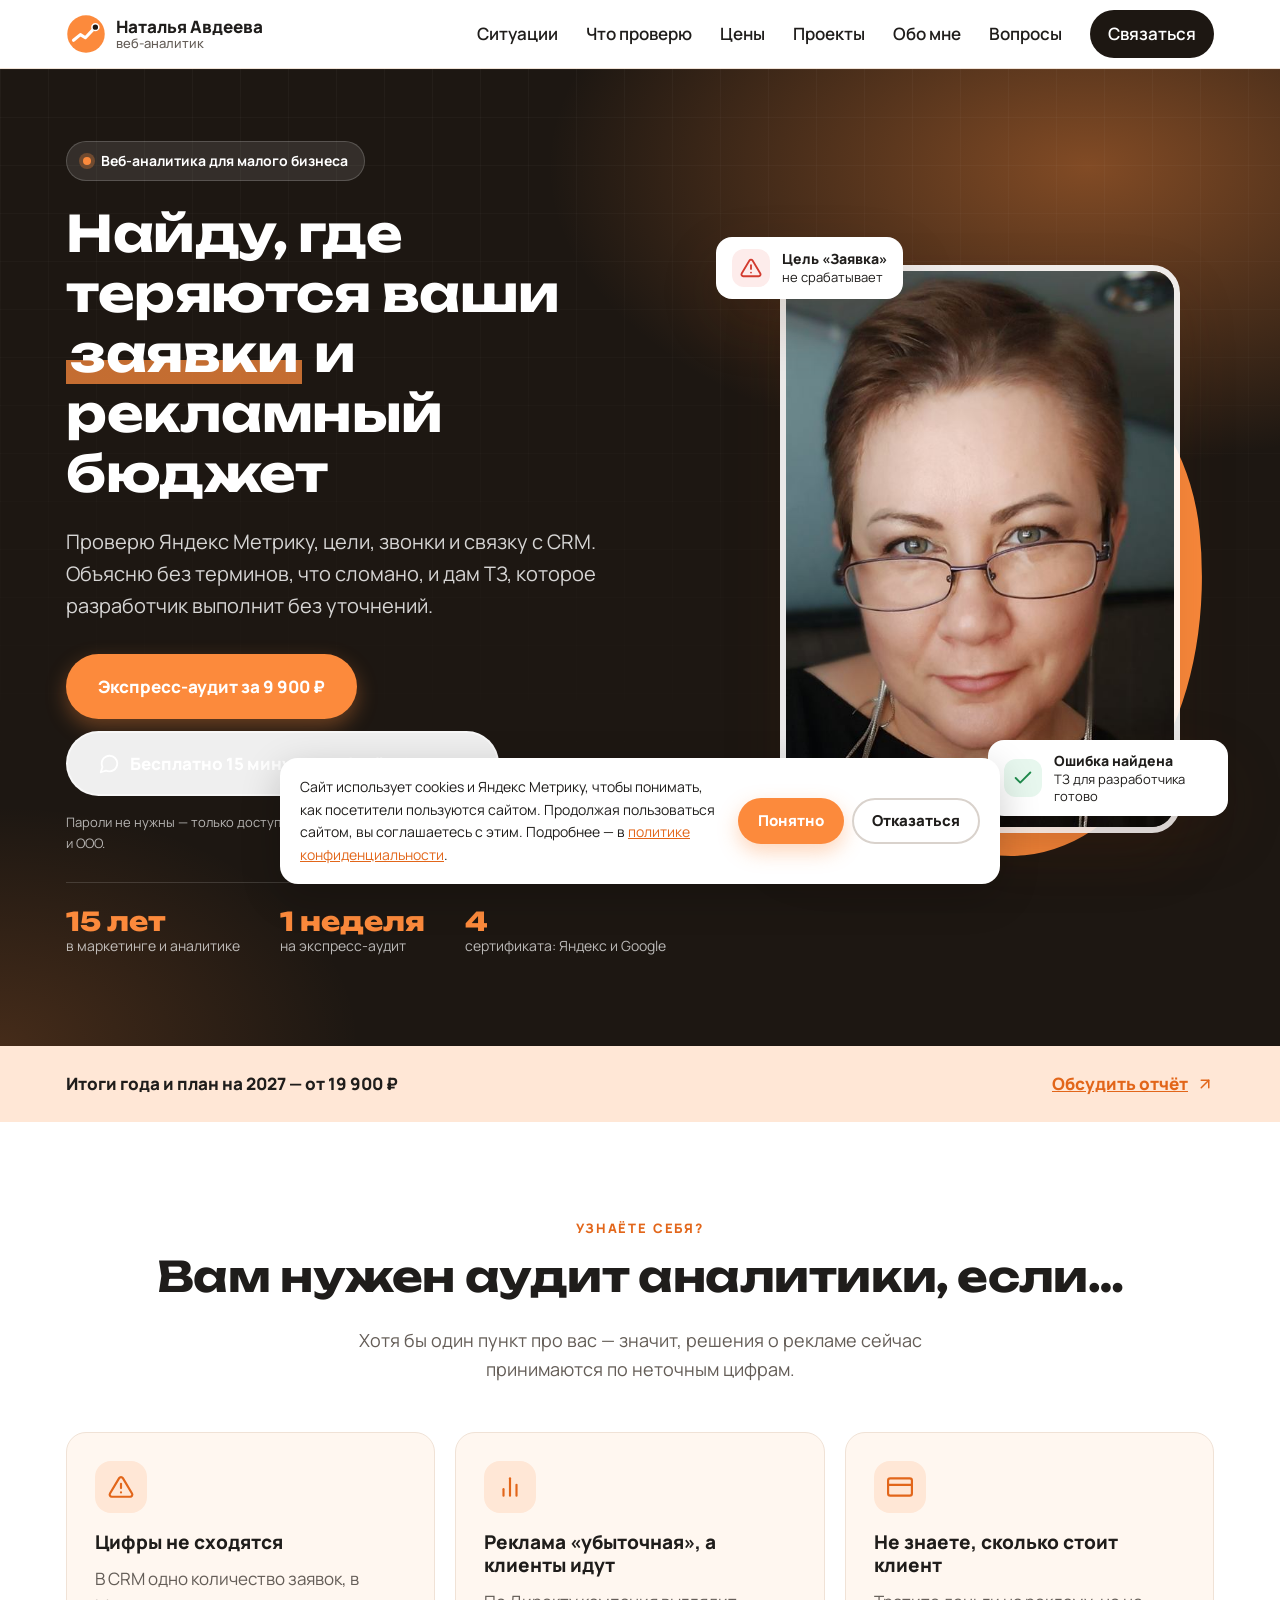
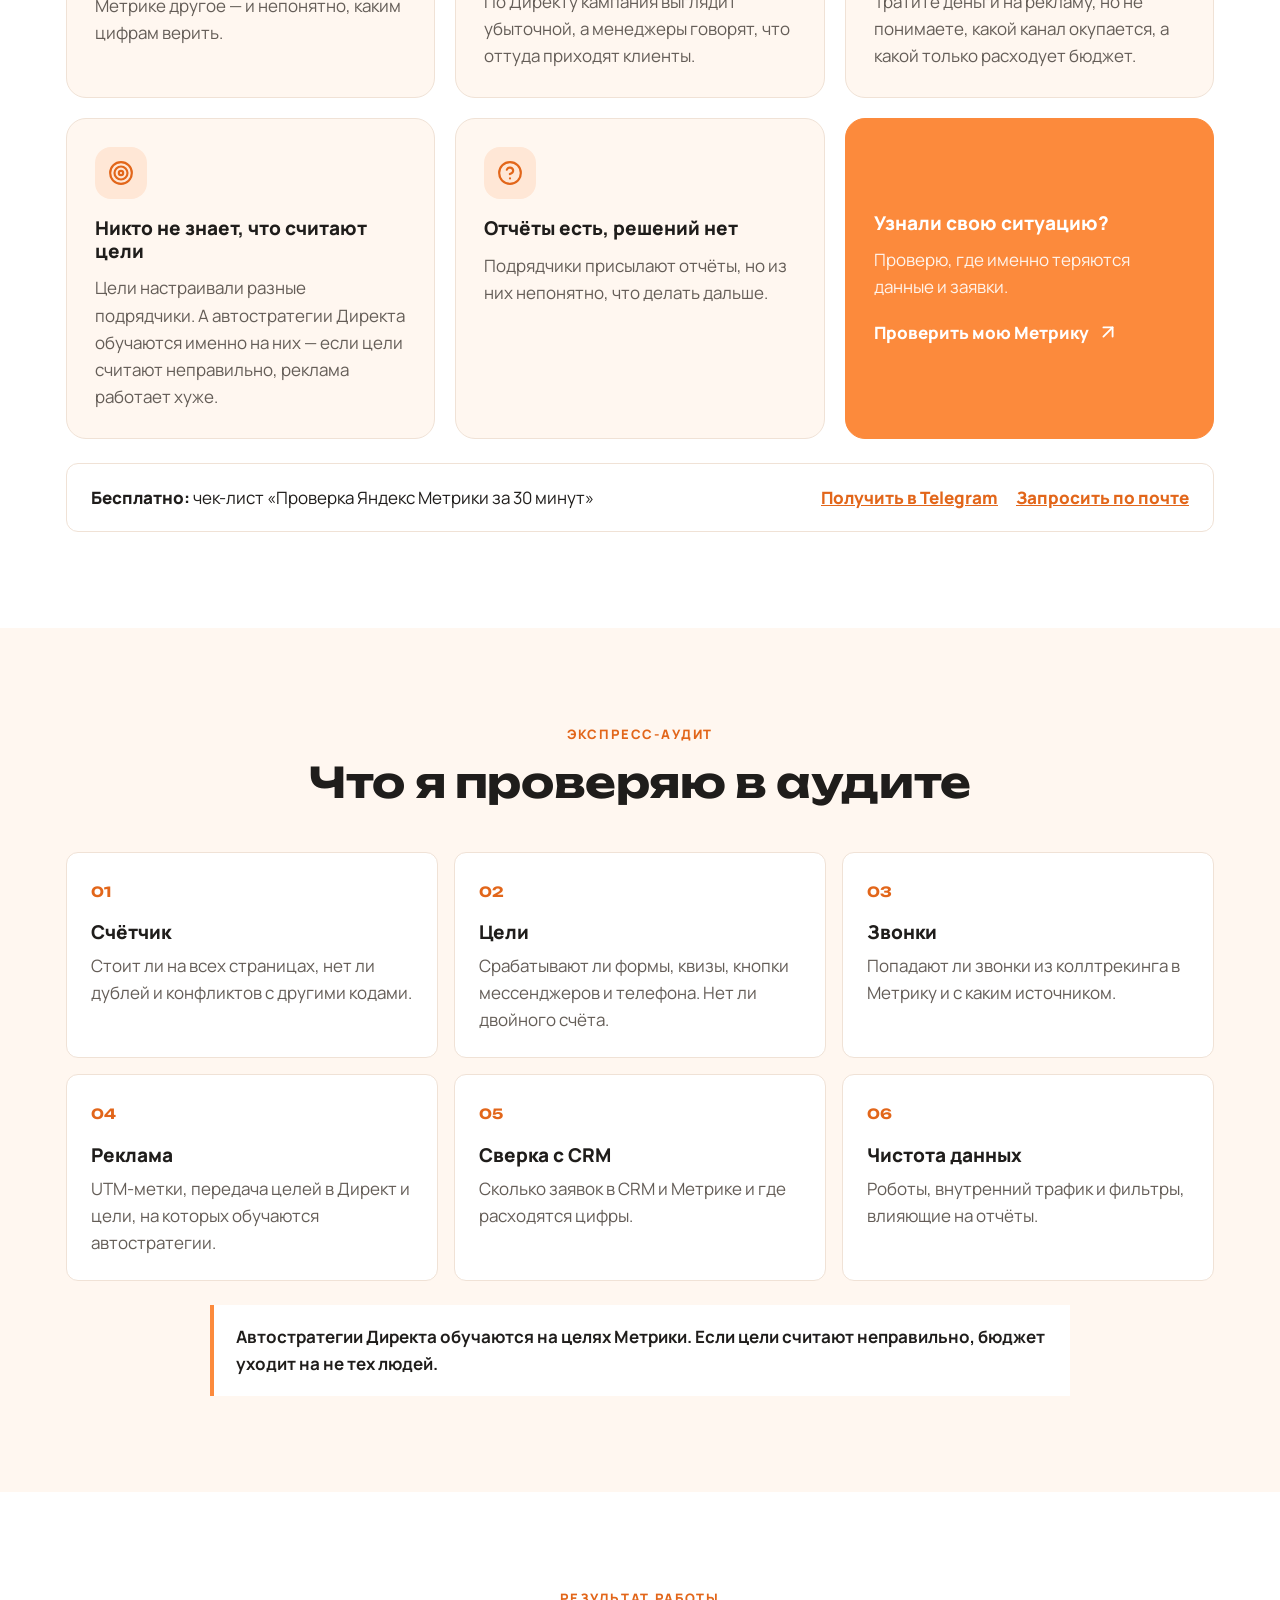
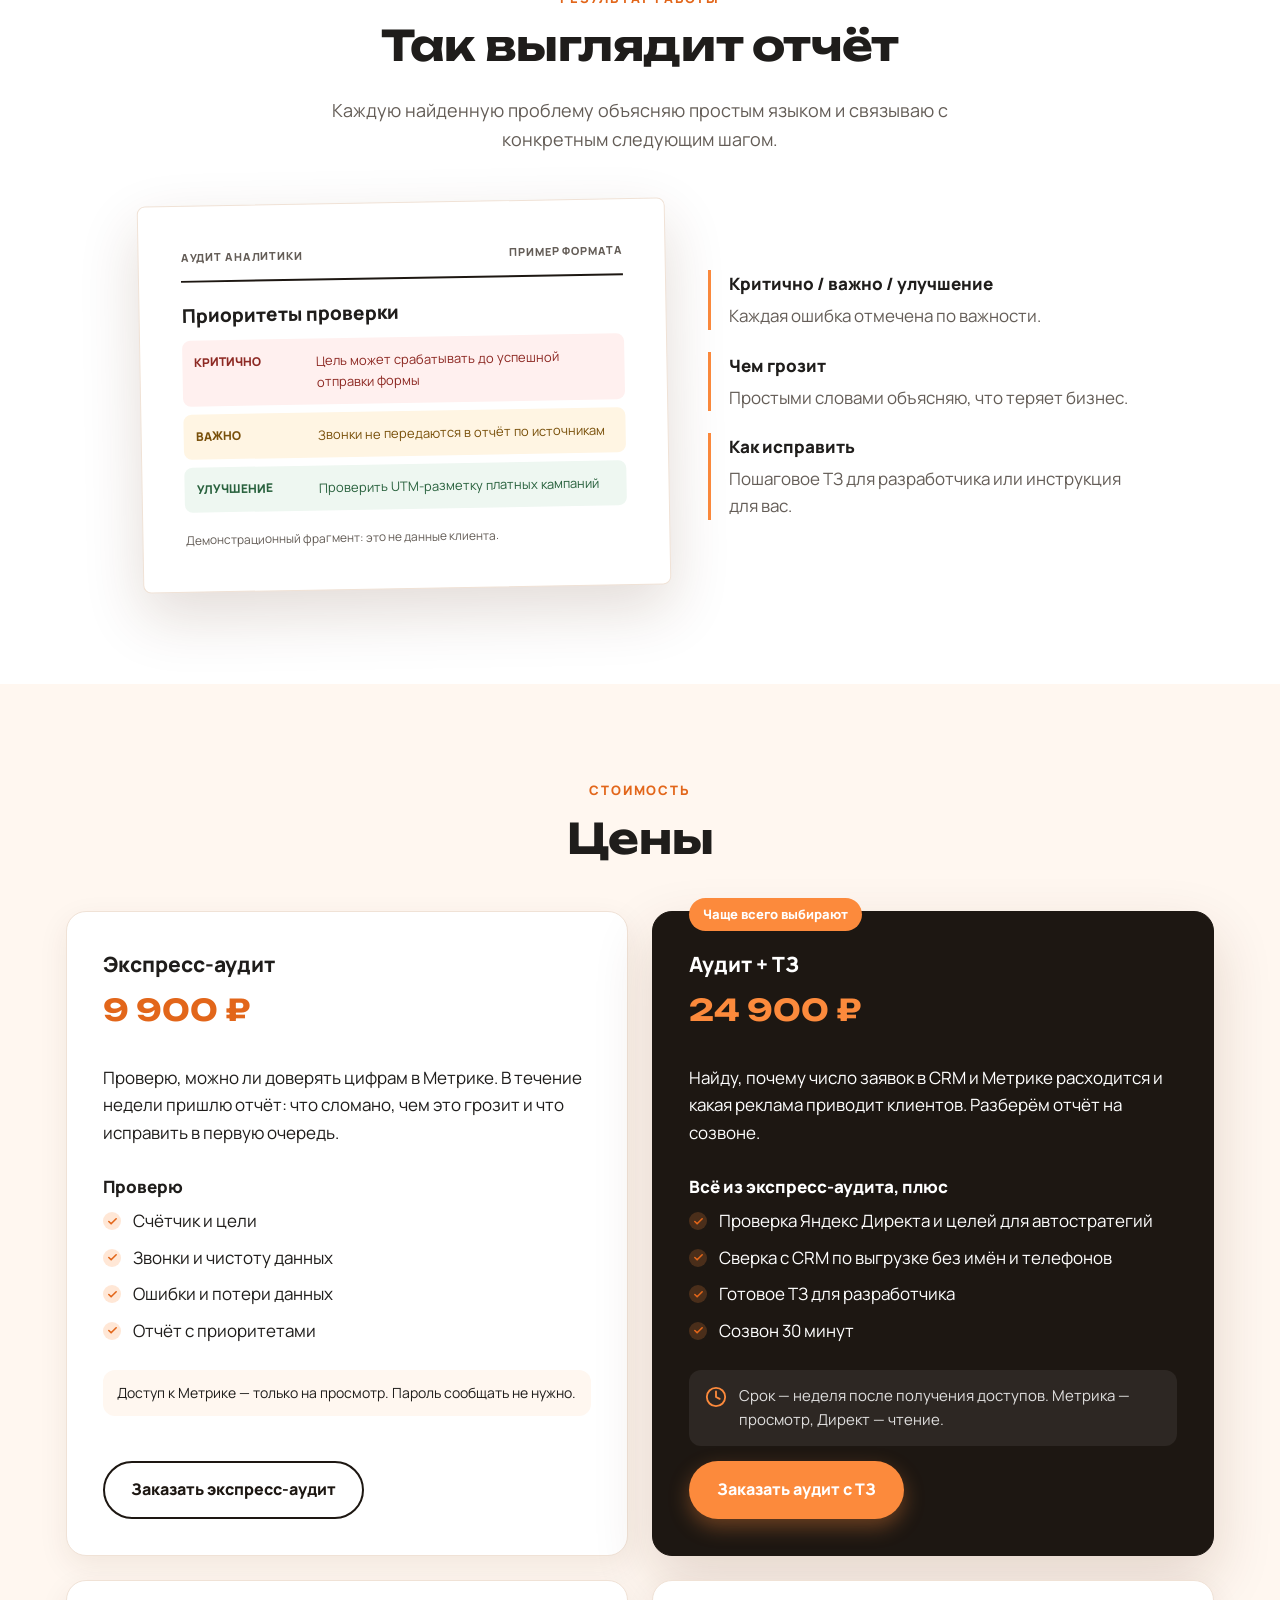
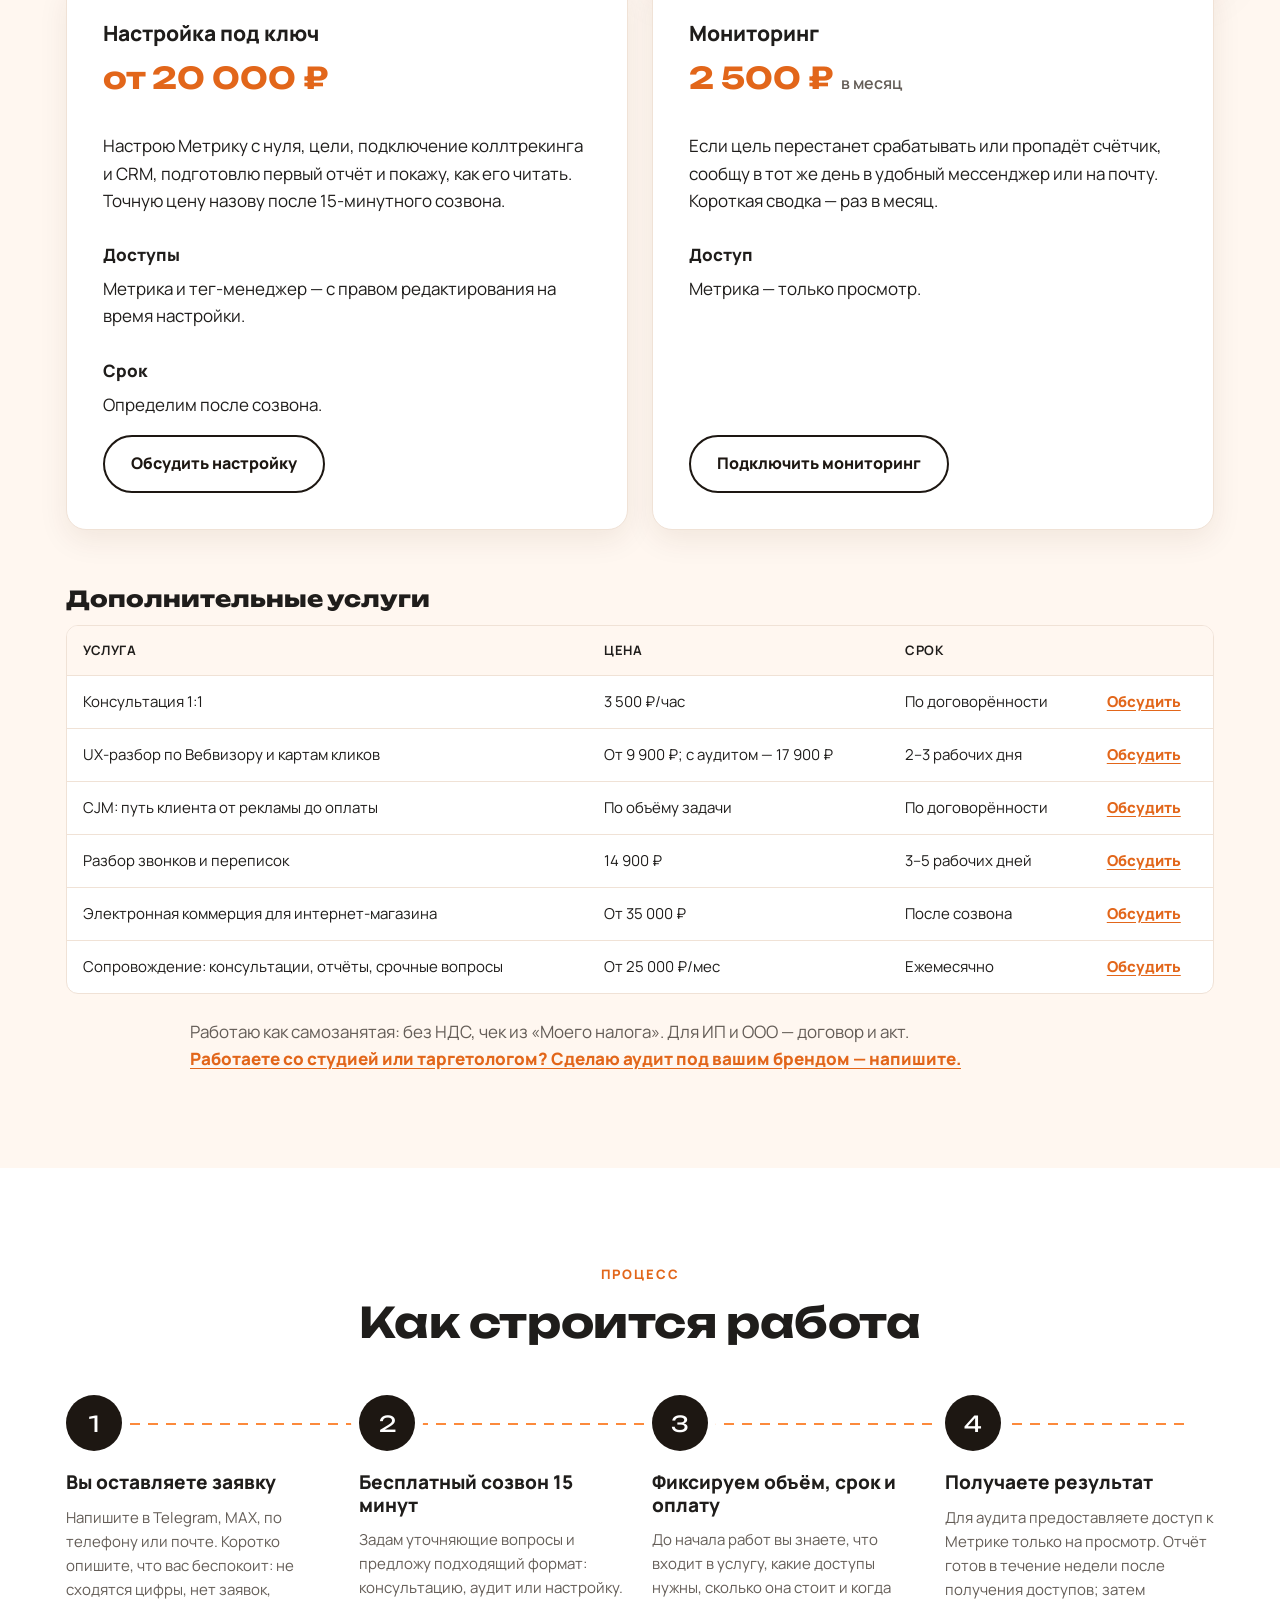
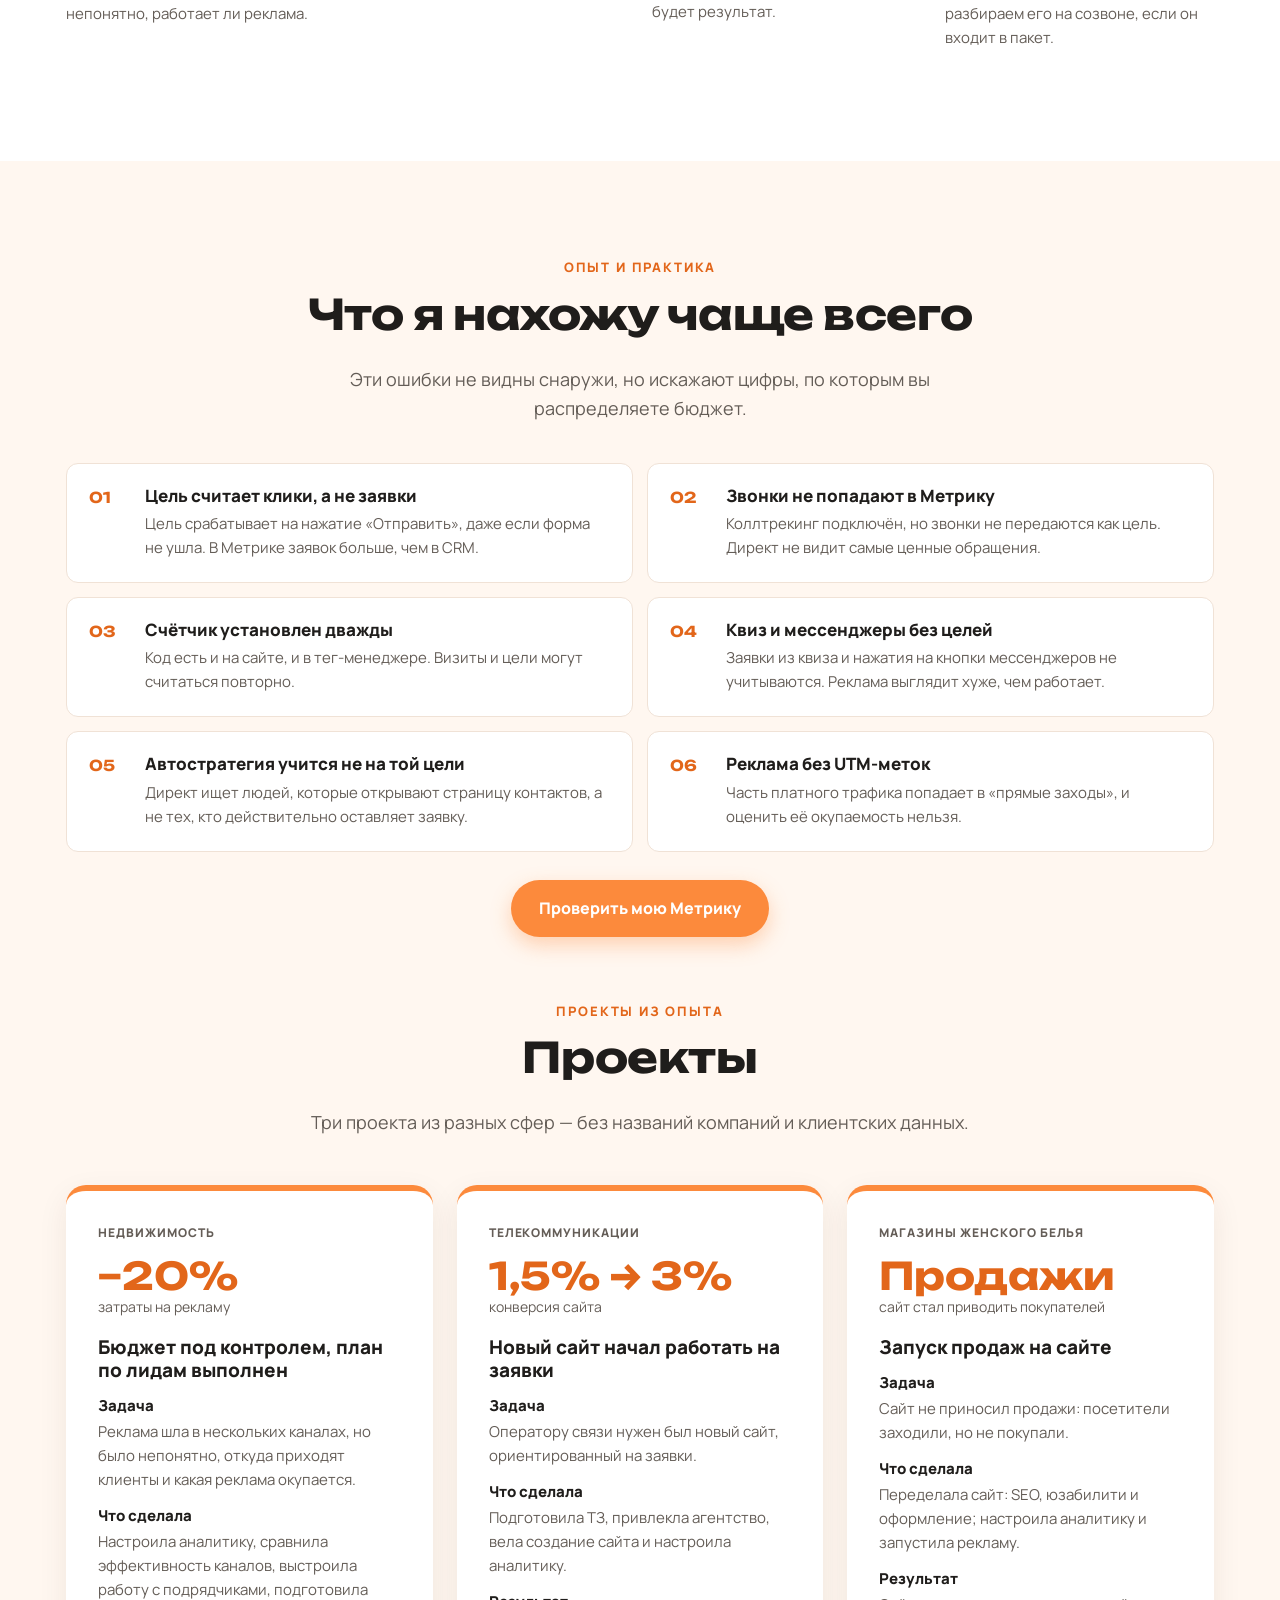
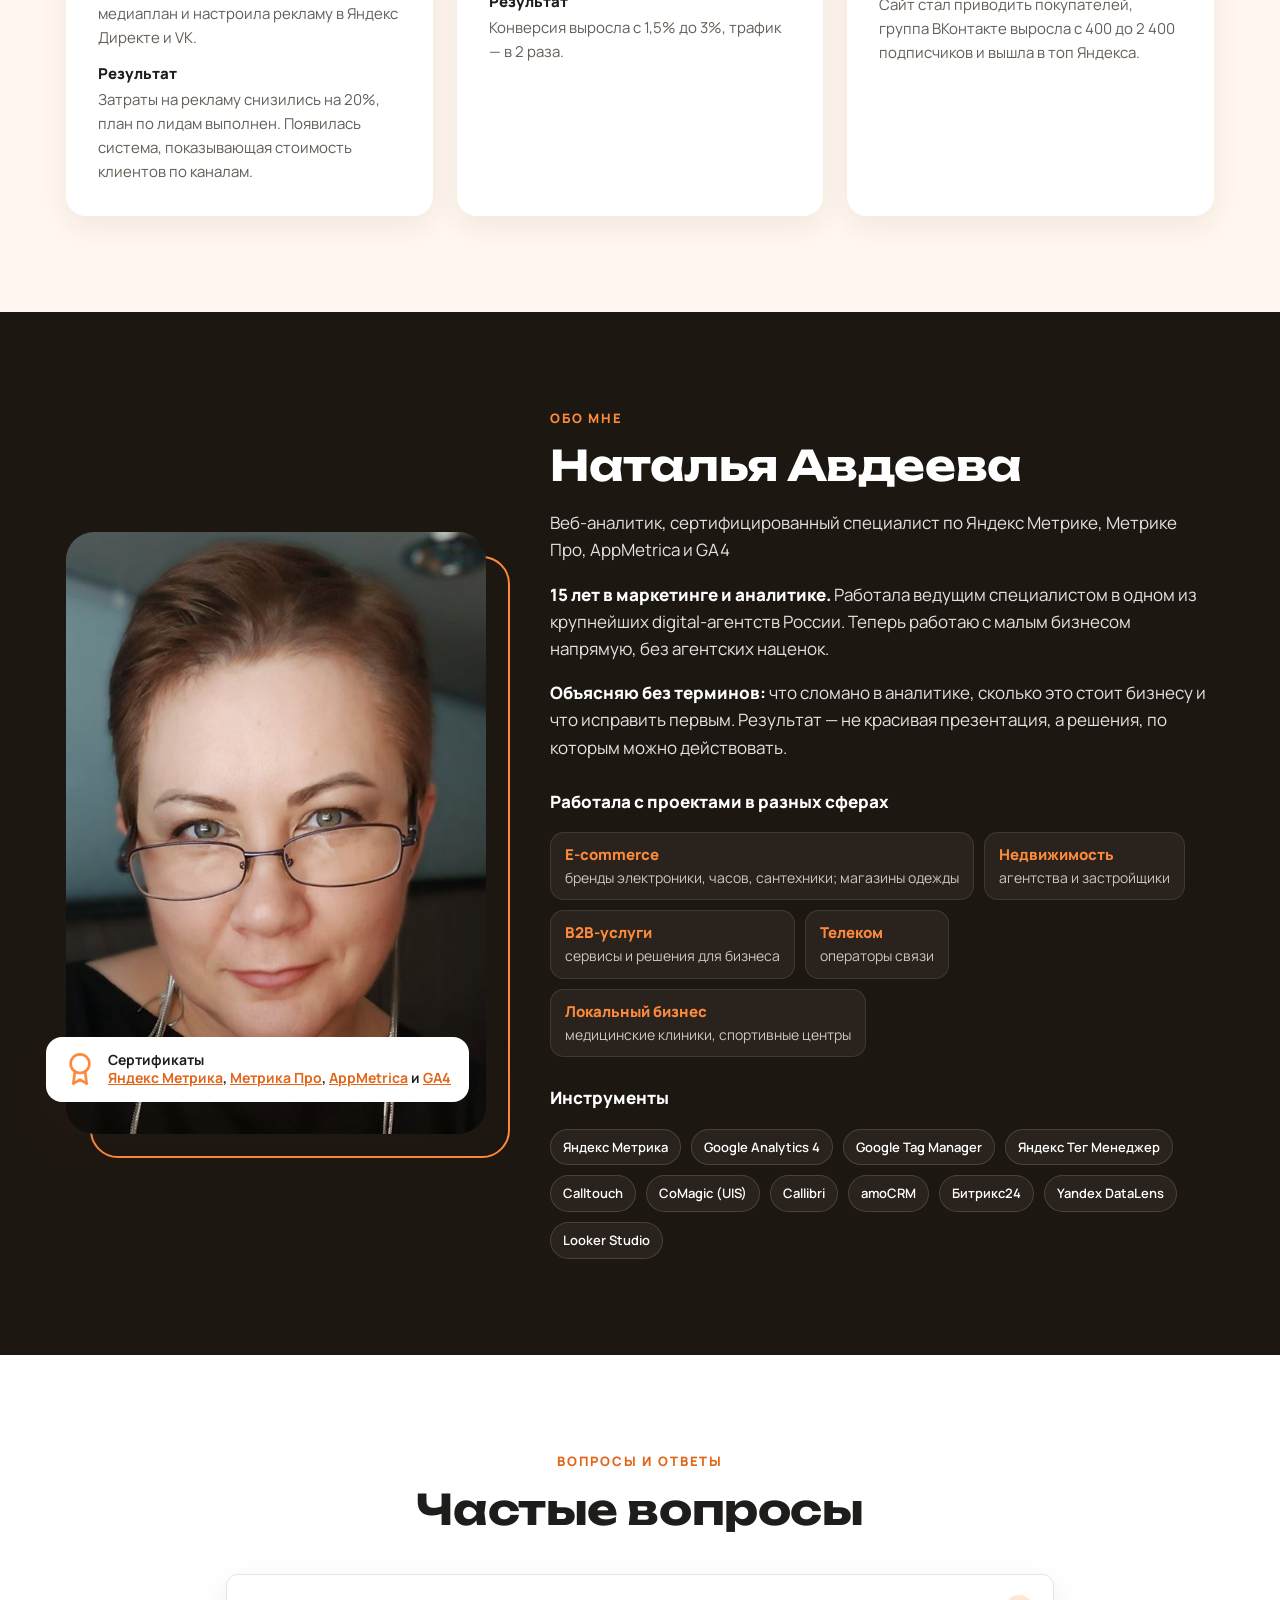
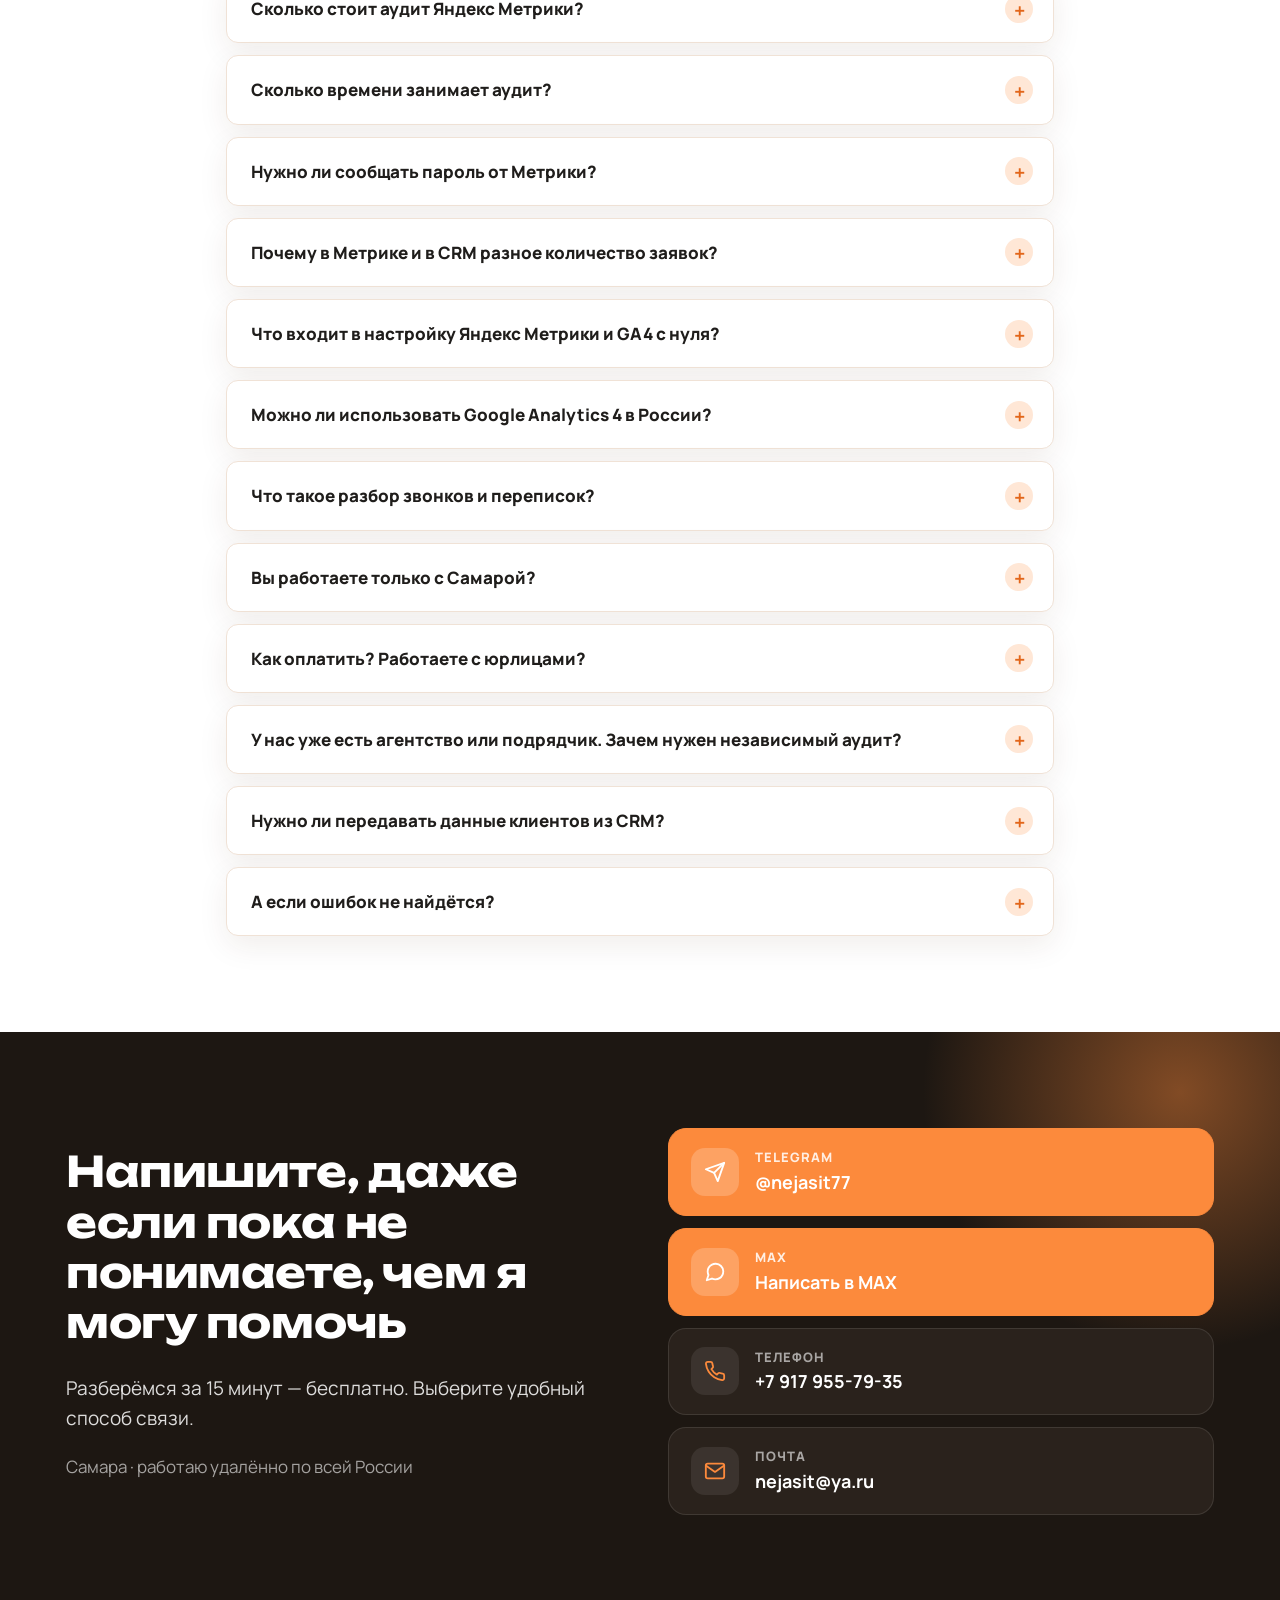
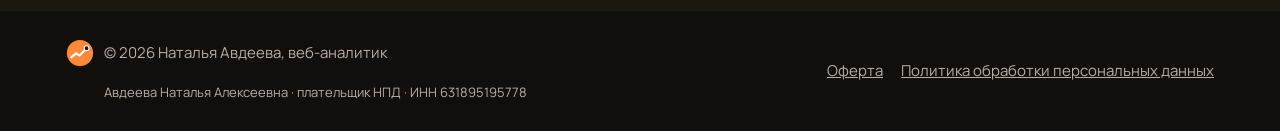
==== index.html @ f1ad082d "Publish staging website to GitHub Pages Co-authored-by: Copilot App <223556219+Copilot@users.noreply" ====
<!doctype html>
<html lang="ru">
<head>
  <meta charset="utf-8">
  <meta name="viewport" content="width=device-width, initial-scale=1">
  <title>Аудит Яндекс Метрики и GA4 за 9 900 ₽ — Наталья Авдеева</title>
  <meta name="description" content="Проверю Яндекс Метрику, цели, звонки и CRM. Экспресс-аудит за 9 900 ₽ с отчётом и приоритетами за неделю. Работаю с малым бизнесом по всей России.">
  <meta name="robots" content="noindex, follow">
  <meta name="author" content="Наталья Авдеева">
  <link rel="canonical" href="https://test.avd-analytics.ru/">
  <link rel="sitemap" type="application/xml" href="sitemap.xml">
  <meta property="og:title" content="Аудит Яндекс Метрики и GA4 за 9 900 ₽ — Наталья Авдеева">
  <meta property="og:description" content="Проверю цели, звонки, рекламу и сверку с CRM. Понятный отчёт с ошибками и планом исправлений за неделю.">
  <meta property="og:type" content="website">
  <meta property="og:locale" content="ru_RU">
  <meta property="og:site_name" content="Наталья Авдеева — веб-аналитик">
  <meta property="og:url" content="https://test.avd-analytics.ru/">
  <meta property="og:image" content="https://test.avd-analytics.ru/images/avatar-512.png">
  <meta name="twitter:card" content="summary">
  <!-- Структурированные данные для поисковиков и ИИ-ассистентов. При смене цен или контактов правьте и здесь -->
  <script type="application/ld+json">
  {
    "@context": "https://schema.org",
    "@graph": [
      {
        "@type": "WebSite",
        "@id": "https://test.avd-analytics.ru/#website",
        "url": "https://test.avd-analytics.ru/",
        "name": "Наталья Авдеева — веб-аналитик",
        "inLanguage": "ru"
      },
      {
        "@type": "Person",
        "@id": "https://test.avd-analytics.ru/#person",
        "name": "Наталья Авдеева",
        "jobTitle": "Веб-аналитик",
        "description": "Сертифицированный специалист по Яндекс Метрике, Метрике Про, AppMetrica и GA4. 15 лет в маркетинге и аналитике.",
        "image": "https://test.avd-analytics.ru/images/photo.jpg",
        "url": "https://test.avd-analytics.ru/",
        "address": { "@type": "PostalAddress", "addressLocality": "Самара", "addressCountry": "RU" },
        "sameAs": ["https://t.me/nejasit77"],
        "knowsAbout": ["Яндекс Метрика", "Google Analytics 4", "AppMetrica", "Google Tag Manager", "Яндекс Тег Менеджер", "Яндекс Директ", "коллтрекинг", "сквозная аналитика", "веб-аналитика"],
        "hasCredential": [
          { "@type": "EducationalOccupationalCredential", "name": "Сертификат Яндекса: Яндекс Метрика", "url": "https://b2b.yandex.ru/adv/expert/certificates?certId=299248&lastname=%D0%90%D0%B2%D0%B4%D0%B5%D0%B5%D0%B2%D0%B0" },
          { "@type": "EducationalOccupationalCredential", "name": "Сертификат Яндекса: Метрика Про", "url": "https://b2b.yandex.ru/adv/expert/certificates?certId=316061&lastname=%D0%90%D0%B2%D0%B4%D0%B5%D0%B5%D0%B2%D0%B0" },
          { "@type": "EducationalOccupationalCredential", "name": "Сертификат Яндекса: AppMetrica", "url": "https://b2b.yandex.ru/adv/expert/certificates?certId=316079&lastname=%D0%90%D0%B2%D0%B4%D0%B5%D0%B5%D0%B2%D0%B0" },
          { "@type": "EducationalOccupationalCredential", "name": "Google Analytics Certification (GA4)", "url": "https://skillshop.credential.net/a94b5e6e-2b35-4356-89f3-f37d66139ad4" }
        ]
      },
      {
        "@type": "ProfessionalService",
        "@id": "https://test.avd-analytics.ru/#service",
        "name": "Наталья Авдеева — аудит и настройка веб-аналитики",
        "description": "Аудит и настройка Яндекс Метрики и GA4 для малого бизнеса: цели, события, сверка с CRM, ТЗ для разработчика, разбор звонков и переписок менеджеров.",
        "url": "https://test.avd-analytics.ru/",
        "image": "https://test.avd-analytics.ru/images/avatar-512.png",
        "telephone": "+7 917 955-79-35",
        "email": "nejasit@ya.ru",
        "address": { "@type": "PostalAddress", "addressLocality": "Самара", "addressCountry": "RU" },
        "areaServed": { "@type": "Country", "name": "Россия" },
        "priceRange": "2 500–35 000 ₽",
        "founder": { "@id": "https://test.avd-analytics.ru/#person" },
        "hasOfferCatalog": {
          "@type": "OfferCatalog",
          "name": "Услуги веб-аналитика",
          "itemListElement": [
            { "@type": "Offer", "name": "Консультация по веб-аналитике 1:1", "price": "3500", "priceCurrency": "RUB", "description": "Час разбора вашей аналитики: где теряются деньги и что делать в ближайший месяц." },
            { "@type": "Offer", "name": "Экспресс-аудит Яндекс Метрики / GA4", "price": "9900", "priceCurrency": "RUB", "description": "Проверка счётчика, целей, звонков и чистоты данных. Отчёт с приоритетами в течение недели." },
            { "@type": "Offer", "name": "Аудит + ТЗ для разработчика", "price": "24900", "priceCurrency": "RUB", "description": "Экспресс-аудит, проверка Яндекс Директа, сверка с CRM, ТЗ для разработчика и созвон 30 минут. Срок — неделя." },
            { "@type": "Offer", "name": "Настройка Яндекс Метрики и GA4 с нуля", "price": "20000", "priceCurrency": "RUB", "description": "Установка счётчиков, настройка целей и событий, первый отчёт и обучение. Интернет-магазин с электронной коммерцией — от 35 000 ₽." },
            { "@type": "Offer", "name": "Мониторинг аналитики", "price": "2500", "priceCurrency": "RUB", "description": "Оперативное уведомление о сбое целей или счётчика и короткая сводка раз в месяц." },
            { "@type": "Offer", "name": "Сопровождение аналитики", "price": "25000", "priceCurrency": "RUB", "description": "Консультации, отчёты и срочные вопросы. Ежемесячно." },
            { "@type": "Offer", "name": "UX-разбор по Вебвизору и картам кликов", "price": "9900", "priceCurrency": "RUB", "description": "UX-разбор по Вебвизору и картам кликов от 9 900 ₽; вместе с аудитом — 17 900 ₽." },
            { "@type": "Offer", "name": "Разбор звонков и переписок менеджеров", "price": "14900", "priceCurrency": "RUB", "description": "Разбор 30–50 звонков и переписок: почему заявки не превращаются в продажи и 5–7 правок для скрипта. 3–5 рабочих дней." }
          ]
        }
      }
    ]
  }
  </script>
  <link rel="icon" href="images/logo.svg" type="image/svg+xml">
  <link rel="icon" href="images/favicon-32.png" sizes="32x32" type="image/png">
  <link rel="apple-touch-icon" href="images/apple-touch-icon.png">
  <link rel="preconnect" href="https://fonts.googleapis.com">
  <link rel="preconnect" href="https://fonts.gstatic.com" crossorigin>
  <link href="https://fonts.googleapis.com/css2?family=Manrope:wght@400;500;600;700;800&family=Unbounded:wght@500;700&display=swap" rel="stylesheet">
  <link rel="stylesheet" href="css/style.css?v=6">
</head>
<body>

<!-- Иконки: используются через <use href="#i-..."> -->
<svg width="0" height="0" style="position:absolute" aria-hidden="true">
  <symbol id="i-search" viewBox="0 0 24 24"><circle cx="11" cy="11" r="8"/><line x1="21" y1="21" x2="16.65" y2="16.65"/></symbol>
  <symbol id="i-eye" viewBox="0 0 24 24"><path d="M1 12s4-8 11-8 11 8 11 8-4 8-11 8-11-8-11-8z"/><circle cx="12" cy="12" r="3"/></symbol>
  <symbol id="i-chart" viewBox="0 0 24 24"><line x1="18" y1="20" x2="18" y2="10"/><line x1="12" y1="20" x2="12" y2="4"/><line x1="6" y1="20" x2="6" y2="14"/></symbol>
  <symbol id="i-trend" viewBox="0 0 24 24"><polyline points="23 6 13.5 15.5 8.5 10.5 1 18"/><polyline points="17 6 23 6 23 12"/></symbol>
  <symbol id="i-file" viewBox="0 0 24 24"><path d="M14 2H6a2 2 0 0 0-2 2v16a2 2 0 0 0 2 2h12a2 2 0 0 0 2-2V8z"/><polyline points="14 2 14 8 20 8"/><line x1="16" y1="13" x2="8" y2="13"/><line x1="16" y1="17" x2="8" y2="17"/></symbol>
  <symbol id="i-alert" viewBox="0 0 24 24"><path d="M10.29 3.86L1.82 18a2 2 0 0 0 1.71 3h16.94a2 2 0 0 0 1.71-3L13.71 3.86a2 2 0 0 0-3.42 0z"/><line x1="12" y1="9" x2="12" y2="13"/><line x1="12" y1="17" x2="12.01" y2="17"/></symbol>
  <symbol id="i-card" viewBox="0 0 24 24"><rect x="1" y="4" width="22" height="16" rx="2"/><line x1="1" y1="10" x2="23" y2="10"/></symbol>
  <symbol id="i-target" viewBox="0 0 24 24"><circle cx="12" cy="12" r="10"/><circle cx="12" cy="12" r="6"/><circle cx="12" cy="12" r="2"/></symbol>
  <symbol id="i-help" viewBox="0 0 24 24"><circle cx="12" cy="12" r="10"/><path d="M9.09 9a3 3 0 0 1 5.83 1c0 2-3 3-3 3"/><line x1="12" y1="17" x2="12.01" y2="17"/></symbol>
  <symbol id="i-brief" viewBox="0 0 24 24"><rect x="2" y="7" width="20" height="14" rx="2"/><path d="M16 21V5a2 2 0 0 0-2-2h-4a2 2 0 0 0-2 2v16"/></symbol>
  <symbol id="i-book" viewBox="0 0 24 24"><path d="M2 3h6a4 4 0 0 1 4 4v14a3 3 0 0 0-3-3H2z"/><path d="M22 3h-6a4 4 0 0 0-4 4v14a3 3 0 0 1 3-3h7z"/></symbol>
  <symbol id="i-users" viewBox="0 0 24 24"><path d="M17 21v-2a4 4 0 0 0-4-4H5a4 4 0 0 0-4 4v2"/><circle cx="9" cy="7" r="4"/><path d="M23 21v-2a4 4 0 0 0-3-3.87"/><path d="M16 3.13a4 4 0 0 1 0 7.75"/></symbol>
  <symbol id="i-send" viewBox="0 0 24 24"><line x1="22" y1="2" x2="11" y2="13"/><polygon points="22 2 15 22 11 13 2 9 22 2"/></symbol>
  <symbol id="i-chat" viewBox="0 0 24 24"><path d="M21 11.5a8.38 8.38 0 0 1-.9 3.8 8.5 8.5 0 0 1-7.6 4.7 8.38 8.38 0 0 1-3.8-.9L3 21l1.9-5.7a8.38 8.38 0 0 1-.9-3.8 8.5 8.5 0 0 1 4.7-7.6 8.38 8.38 0 0 1 3.8-.9h.5a8.48 8.48 0 0 1 8 8v.5z"/></symbol>
  <symbol id="i-phone" viewBox="0 0 24 24"><path d="M22 16.92v3a2 2 0 0 1-2.18 2 19.79 19.79 0 0 1-8.63-3.07 19.5 19.5 0 0 1-6-6 19.79 19.79 0 0 1-3.07-8.67A2 2 0 0 1 4.11 2h3a2 2 0 0 1 2 1.72 12.84 12.84 0 0 0 .7 2.81 2 2 0 0 1-.45 2.11L8.09 9.91a16 16 0 0 0 6 6l1.27-1.27a2 2 0 0 1 2.11-.45 12.84 12.84 0 0 0 2.81.7A2 2 0 0 1 22 16.92z"/></symbol>
  <symbol id="i-mail" viewBox="0 0 24 24"><path d="M4 4h16c1.1 0 2 .9 2 2v12c0 1.1-.9 2-2 2H4c-1.1 0-2-.9-2-2V6c0-1.1.9-2 2-2z"/><polyline points="22,6 12,13 2,6"/></symbol>
  <symbol id="i-clock" viewBox="0 0 24 24"><circle cx="12" cy="12" r="10"/><polyline points="12 6 12 12 16 14"/></symbol>
  <symbol id="i-award" viewBox="0 0 24 24"><circle cx="12" cy="8" r="7"/><polyline points="8.21 13.89 7 23 12 20 17 23 15.79 13.88"/></symbol>
  <symbol id="i-check" viewBox="0 0 24 24"><polyline points="20 6 9 17 4 12"/></symbol>
  <symbol id="i-arrow" viewBox="0 0 24 24"><line x1="7" y1="17" x2="17" y2="7"/><polyline points="7 7 17 7 17 17"/></symbol>
</svg>

<header class="header">
  <div class="container header__inner">
    <a href="#top" class="header__logo" aria-label="На главную">
      <img src="images/logo.svg" alt="Наталья Авдеева — веб-аналитик" width="40" height="40">
      <span>Наталья Авдеева<small>веб-аналитик</small></span>
    </a>
    <button class="header__burger" aria-label="Открыть меню" aria-expanded="false" aria-controls="nav">
      <span></span><span></span><span></span>
    </button>
    <nav class="header__nav" id="nav">
      <a href="#pains">Ситуации</a>
      <a href="#audit-check">Что проверю</a>
      <a href="#prices">Цены</a>
      <a href="#cases">Проекты</a>
      <a href="#about">Обо мне</a>
      <a href="#faq">Вопросы</a>
      <a href="#contacts" class="header__cta" data-goal="click_order" data-service="header_contact" data-open-contact>Связаться</a>
    </nav>
  </div>
</header>

<main id="top">

  <!-- Первый экран -->
  <section class="hero">
    <div class="container hero__inner">
      <div class="hero__text">
        <p class="pill"><span class="pill__dot"></span>Веб-аналитика для малого бизнеса</p>
        <h1>Найду, где теряются ваши <mark>заявки</mark> и рекламный бюджет</h1>
        <p class="hero__lead">Проверю Яндекс Метрику, цели, звонки и связку с CRM. Объясню без терминов, что сломано, и дам ТЗ, которое разработчик выполнит без уточнений.</p>
        <div class="hero__actions">
        <button type="button" class="btn btn--primary btn--lg" data-goal="click_order" data-service="hero_audit" data-open-contact>Экспресс-аудит за 9 900 ₽</button>
        <button type="button" class="btn btn--ghost btn--lg" data-goal="click_order" data-service="hero_free_call" data-open-contact><svg class="ico"><use href="#i-chat"/></svg>Бесплатно 15 минут: подберём формат</button>
        </div>
        <p class="hero__fine">Пароли не нужны — только доступ на просмотр. Работаю как самозанятая: чек или договор для ИП и ООО.</p>
        <ul class="hero__facts">
        <li><b>15 лет</b><span>в маркетинге и аналитике</span></li>
        <li><b>1 неделя</b><span>на экспресс-аудит</span></li>
          <li><b>4</b><span>сертификата: Яндекс и Google</span></li>
        </ul>
      </div>
      <div class="hero__visual" aria-hidden="true">
        <div class="hero__blob"></div>
        <img class="hero__photo" src="images/photo.jpg" alt="Веб-аналитик Наталья Авдеева" width="540" height="774">
        <div class="float float--a">
          <span class="float__icon float__icon--warn"><svg class="ico"><use href="#i-alert"/></svg></span>
          <span><b>Цель «Заявка»</b>не срабатывает</span>
        </div>
        <div class="float float--b">
          <span class="float__icon"><svg class="ico"><use href="#i-check"/></svg></span>
          <span><b>Ошибка найдена</b>ТЗ для разработчика готово</span>
        </div>
      </div>
    </div>
  </section>

  <!-- Сезонный блок скрывается автоматически с января 2027 года -->
  <section class="seasonal" id="seasonal">
    <div class="container seasonal__inner">
      <p>Итоги года и план на 2027 — от 19 900 ₽</p>
      <a href="#prices">Обсудить отчёт <svg class="ico"><use href="#i-arrow"/></svg></a>
    </div>
  </section>

  <!-- Боли -->
  <section class="section" id="pains">
    <div class="container">
      <p class="kicker reveal">Узнаёте себя?</p>
      <h2 class="section__title reveal">Вам нужен аудит аналитики, если…</h2>
      <p class="section__lead reveal">Хотя бы один пункт про вас — значит, решения о рекламе сейчас принимаются по неточным цифрам.</p>
      <div class="pains">
        <div class="pain reveal"><span class="icon-badge icon-badge--soft"><svg class="ico"><use href="#i-alert"/></svg></span><h3>Цифры не сходятся</h3><p>В CRM одно количество заявок, в Метрике другое — и непонятно, каким цифрам верить.</p></div>
        <div class="pain reveal"><span class="icon-badge icon-badge--soft"><svg class="ico"><use href="#i-chart"/></svg></span><h3>Реклама «убыточная», а клиенты идут</h3><p>По Директу кампания выглядит убыточной, а менеджеры говорят, что оттуда приходят клиенты.</p></div>
        <div class="pain reveal"><span class="icon-badge icon-badge--soft"><svg class="ico"><use href="#i-card"/></svg></span><h3>Не знаете, сколько стоит клиент</h3><p>Тратите деньги на рекламу, но не понимаете, какой канал окупается, а какой только расходует бюджет.</p></div>
        <div class="pain reveal"><span class="icon-badge icon-badge--soft"><svg class="ico"><use href="#i-target"/></svg></span><h3>Никто не знает, что считают цели</h3><p>Цели настраивали разные подрядчики. А автостратегии Директа обучаются именно на них — если цели считают неправильно, реклама работает хуже.</p></div>
        <div class="pain reveal"><span class="icon-badge icon-badge--soft"><svg class="ico"><use href="#i-help"/></svg></span><h3>Отчёты есть, решений нет</h3><p>Подрядчики присылают отчёты, но из них непонятно, что делать дальше.</p></div>
        <a class="pain pain--cta reveal" href="#contacts" data-goal="click_order" data-service="pains_cta" data-open-contact>
          <h3>Узнали свою ситуацию?</h3>
          <p>Проверю, где именно теряются данные и заявки.</p>
          <span class="pain__link">Проверить мою Метрику <svg class="ico"><use href="#i-arrow"/></svg></span>
        </a>
      </div>
      <div class="checklist-line reveal">
        <p><b>Бесплатно:</b> чек-лист «Проверка Яндекс Метрики за 30 минут»</p>
        <span>
          <a href="https://t.me/nejasit77" target="_blank" rel="noopener" data-goal="click_telegram" data-service="checklist">Получить в Telegram</a>
          <a href="mailto:nejasit@ya.ru?subject=%D0%A7%D0%B5%D0%BA-%D0%BB%D0%B8%D1%81%D1%82%20%D0%BF%D0%BE%20%D0%AF%D0%BD%D0%B4%D0%B5%D0%BA%D1%81%20%D0%9C%D0%B5%D1%82%D1%80%D0%B8%D0%BA%D0%B5" data-goal="click_email" data-service="checklist">Запросить по почте</a>
        </span>
      </div>
    </div>
  </section>

  <!-- Что проверяю -->
  <section class="section section--cream" id="audit-check">
    <div class="container">
      <p class="kicker reveal">Экспресс-аудит</p>
      <h2 class="section__title reveal">Что я проверяю в аудите</h2>
      <div class="audit-grid">
        <article class="audit-item reveal"><span class="audit-item__num">01</span><h3>Счётчик</h3><p>Стоит ли на всех страницах, нет ли дублей и конфликтов с другими кодами.</p></article>
        <article class="audit-item reveal"><span class="audit-item__num">02</span><h3>Цели</h3><p>Срабатывают ли формы, квизы, кнопки мессенджеров и телефона. Нет ли двойного счёта.</p></article>
        <article class="audit-item reveal"><span class="audit-item__num">03</span><h3>Звонки</h3><p>Попадают ли звонки из коллтрекинга в Метрику и с каким источником.</p></article>
        <article class="audit-item reveal"><span class="audit-item__num">04</span><h3>Реклама</h3><p>UTM-метки, передача целей в Директ и цели, на которых обучаются автостратегии.</p></article>
        <article class="audit-item reveal"><span class="audit-item__num">05</span><h3>Сверка с CRM</h3><p>Сколько заявок в CRM и Метрике и где расходятся цифры.</p></article>
        <article class="audit-item reveal"><span class="audit-item__num">06</span><h3>Чистота данных</h3><p>Роботы, внутренний трафик и фильтры, влияющие на отчёты.</p></article>
      </div>
      <p class="audit-note reveal">Автостратегии Директа обучаются на целях Метрики. Если цели считают неправильно, бюджет уходит на не тех людей.</p>
    </div>
  </section>

  <!-- Как выглядит результат -->
  <section class="section" id="report">
    <div class="container">
      <p class="kicker reveal">Результат работы</p>
      <h2 class="section__title reveal">Так выглядит отчёт</h2>
      <p class="section__lead reveal">Каждую найденную проблему объясняю простым языком и связываю с конкретным следующим шагом.</p>
      <div class="report-preview reveal">
        <div class="report-preview__sheet">
          <div class="report-preview__top"><span>АУДИТ АНАЛИТИКИ</span><span>ПРИМЕР ФОРМАТА</span></div>
          <h3>Приоритеты проверки</h3>
          <div class="report-row report-row--critical"><b>Критично</b><span>Цель может срабатывать до успешной отправки формы</span></div>
          <div class="report-row report-row--important"><b>Важно</b><span>Звонки не передаются в отчёт по источникам</span></div>
          <div class="report-row report-row--improve"><b>Улучшение</b><span>Проверить UTM-разметку платных кампаний</span></div>
          <p>Демонстрационный фрагмент: это не данные клиента.</p>
        </div>
        <div class="report-preview__details">
          <article><b>Критично / важно / улучшение</b><p>Каждая ошибка отмечена по важности.</p></article>
          <article><b>Чем грозит</b><p>Простыми словами объясняю, что теряет бизнес.</p></article>
          <article><b>Как исправить</b><p>Пошаговое ТЗ для разработчика или инструкция для вас.</p></article>
        </div>
      </div>
    </div>
  </section>

  <!-- Цены -->
  <section class="section section--cream" id="prices">
    <div class="container">
      <p class="kicker reveal">Стоимость</p>
      <h2 class="section__title reveal">Цены</h2>
      <div class="prices">
        <article class="price reveal">
          <p class="price__name">Экспресс-аудит</p>
          <p class="price__value">9 900 ₽</p>
          <p>Проверю, можно ли доверять цифрам в Метрике. В течение недели пришлю отчёт: что сломано, чем это грозит и что исправить в первую очередь.</p>
          <p class="price__label">Проверю</p>
          <ul class="checks"><li>Счётчик и цели</li><li>Звонки и чистоту данных</li><li>Ошибки и потери данных</li><li>Отчёт с приоритетами</li></ul>
          <p class="price__note price__note--light">Доступ к Метрике — только на просмотр. Пароль сообщать не нужно.</p>
          <button type="button" class="btn btn--outline" data-goal="click_order" data-service="audit" data-open-contact>Заказать экспресс-аудит</button>
        </article>
        <article class="price price--hit reveal">
          <p class="price__badge">Чаще всего выбирают</p>
          <p class="price__name">Аудит + ТЗ</p>
          <p class="price__value">24 900 ₽</p>
          <p>Найду, почему число заявок в CRM и Метрике расходится и какая реклама приводит клиентов. Разберём отчёт на созвоне.</p>
          <p class="price__label">Всё из экспресс-аудита, плюс</p>
          <ul class="checks"><li>Проверка Яндекс Директа и целей для автостратегий</li><li>Сверка с CRM по выгрузке без имён и телефонов</li><li>Готовое ТЗ для разработчика</li><li>Созвон 30 минут</li></ul>
          <p class="price__note"><svg class="ico"><use href="#i-clock"/></svg><span>Срок — неделя после получения доступов. Метрика — просмотр, Директ — чтение.</span></p>
          <button type="button" class="btn btn--primary" data-goal="click_order" data-service="audit_tz" data-open-contact>Заказать аудит с ТЗ</button>
        </article>
        <article class="price reveal">
          <p class="price__name">Настройка под ключ</p>
          <p class="price__value">от 20 000 ₽</p>
          <p>Настрою Метрику с нуля, цели, подключение коллтрекинга и CRM, подготовлю первый отчёт и покажу, как его читать. Точную цену назову после 15-минутного созвона.</p>
          <p class="price__label">Доступы</p><p>Метрика и тег-менеджер — с правом редактирования на время настройки.</p>
          <p class="price__label">Срок</p><p>Определим после созвона.</p>
          <button type="button" class="btn btn--outline" data-goal="click_order" data-service="setup" data-open-contact>Обсудить настройку</button>
        </article>
        <article class="price reveal">
          <p class="price__name">Мониторинг</p>
          <p class="price__value">2 500 ₽ <span>в месяц</span></p>
          <p>Если цель перестанет срабатывать или пропадёт счётчик, сообщу в тот же день в удобный мессенджер или на почту. Короткая сводка — раз в месяц.</p>
          <p class="price__label">Доступ</p><p>Метрика — только просмотр.</p>
          <button type="button" class="btn btn--outline" data-goal="click_order" data-service="monitoring" data-open-contact>Подключить мониторинг</button>
        </article>
      </div>
      <div class="additional reveal">
        <h3>Дополнительные услуги</h3>
        <div class="additional__table-wrap">
          <table class="additional__table">
            <thead><tr><th>Услуга</th><th>Цена</th><th>Срок</th><th></th></tr></thead>
            <tbody>
              <tr><td>Консультация 1:1</td><td>3 500 ₽/час</td><td>По договорённости</td><td><button type="button" class="text-button" data-goal="click_order" data-service="consultation" data-open-contact>Обсудить</button></td></tr>
              <tr><td>UX-разбор по Вебвизору и картам кликов</td><td>От 9 900 ₽; с аудитом — 17 900 ₽</td><td>2–3 рабочих дня</td><td><button type="button" class="text-button" data-goal="click_order" data-service="ux_review" data-open-contact>Обсудить</button></td></tr>
              <tr><td>CJM: путь клиента от рекламы до оплаты</td><td>По объёму задачи</td><td>По договорённости</td><td><button type="button" class="text-button" data-goal="click_order" data-service="cjm" data-open-contact>Обсудить</button></td></tr>
              <tr><td>Разбор звонков и переписок</td><td>14 900 ₽</td><td>3–5 рабочих дней</td><td><button type="button" class="text-button" data-goal="click_order" data-service="calls_review" data-open-contact>Обсудить</button></td></tr>
              <tr><td>Электронная коммерция для интернет-магазина</td><td>От 35 000 ₽</td><td>После созвона</td><td><button type="button" class="text-button" data-goal="click_order" data-service="ecommerce" data-open-contact>Обсудить</button></td></tr>
              <tr><td>Сопровождение: консультации, отчёты, срочные вопросы</td><td>От 25 000 ₽/мес</td><td>Ежемесячно</td><td><button type="button" class="text-button" data-goal="click_order" data-service="support" data-open-contact>Обсудить</button></td></tr>
            </tbody>
          </table>
        </div>
      </div>
      <p class="prices__terms reveal">Работаю как самозанятая: без НДС, чек из «Моего налога». Для ИП и ООО — договор и акт. <button type="button" class="text-button" data-goal="click_order" data-service="agency_audit" data-open-contact>Работаете со студией или таргетологом? Сделаю аудит под вашим брендом — напишите.</button></p>
    </div>
  </section>

  <!-- Как строится работа -->
  <section class="section" id="process">
    <div class="container">
      <p class="kicker reveal">Процесс</p>
      <h2 class="section__title reveal">Как строится работа</h2>
      <ol class="steps">
        <li class="reveal"><span class="steps__num">1</span><h3>Вы оставляете заявку</h3><p>Напишите в Telegram, MAX, по телефону или почте. Коротко опишите, что вас беспокоит: не сходятся цифры, нет заявок, непонятно, работает ли реклама.</p></li>
        <li class="reveal"><span class="steps__num">2</span><h3>Бесплатный созвон 15 минут</h3><p>Задам уточняющие вопросы и предложу подходящий формат: консультацию, аудит или настройку.</p></li>
        <li class="reveal"><span class="steps__num">3</span><h3>Фиксируем объём, срок и оплату</h3><p>До начала работ вы знаете, что входит в услугу, какие доступы нужны, сколько она стоит и когда будет результат.</p></li>
        <li class="reveal"><span class="steps__num">4</span><h3>Получаете результат</h3><p>Для аудита предоставляете доступ к Метрике только на просмотр. Отчёт готов в течение недели после получения доступов; затем разбираем его на созвоне, если он входит в пакет.</p></li>
      </ol>
    </div>
  </section>

  <!-- Проекты -->
  <section class="section section--cream" id="cases">
    <div class="container">
      <p class="kicker reveal">Опыт и практика</p>
      <h2 class="section__title reveal">Что я нахожу чаще всего</h2>
      <p class="section__lead reveal">Эти ошибки не видны снаружи, но искажают цифры, по которым вы распределяете бюджет.</p>
      <div class="issues-grid">
        <article class="issue reveal"><span>01</span><div><h3>Цель считает клики, а не заявки</h3><p>Цель срабатывает на нажатие «Отправить», даже если форма не ушла. В Метрике заявок больше, чем в CRM.</p></div></article>
        <article class="issue reveal"><span>02</span><div><h3>Звонки не попадают в Метрику</h3><p>Коллтрекинг подключён, но звонки не передаются как цель. Директ не видит самые ценные обращения.</p></div></article>
        <article class="issue reveal"><span>03</span><div><h3>Счётчик установлен дважды</h3><p>Код есть и на сайте, и в тег-менеджере. Визиты и цели могут считаться повторно.</p></div></article>
        <article class="issue reveal"><span>04</span><div><h3>Квиз и мессенджеры без целей</h3><p>Заявки из квиза и нажатия на кнопки мессенджеров не учитываются. Реклама выглядит хуже, чем работает.</p></div></article>
        <article class="issue reveal"><span>05</span><div><h3>Автостратегия учится не на той цели</h3><p>Директ ищет людей, которые открывают страницу контактов, а не тех, кто действительно оставляет заявку.</p></div></article>
        <article class="issue reveal"><span>06</span><div><h3>Реклама без UTM-меток</h3><p>Часть платного трафика попадает в «прямые заходы», и оценить её окупаемость нельзя.</p></div></article>
      </div>
      <p class="issues-cta reveal"><button type="button" class="btn btn--primary" data-goal="click_order" data-service="common_errors" data-open-contact>Проверить мою Метрику</button></p>
      <div class="projects-heading">
        <p class="kicker reveal">Проекты из опыта</p>
        <h2 class="section__title reveal">Проекты</h2>
        <p class="section__lead reveal">Три проекта из разных сфер — без названий компаний и клиентских данных.</p>
      </div>
      <div class="grid grid--3">
        <article class="case reveal">
          <p class="case__sphere">Недвижимость</p>
          <p class="case__metric">−20%</p>
          <p class="case__metric-label">затраты на рекламу</p>
          <h3>Бюджет под контролем, план по лидам выполнен</h3>
          <dl>
            <dt>Задача</dt><dd>Реклама шла в нескольких каналах, но было непонятно, откуда приходят клиенты и какая реклама окупается.</dd>
            <dt>Что сделала</dt><dd>Настроила аналитику, сравнила эффективность каналов, выстроила работу с подрядчиками, подготовила медиаплан и настроила рекламу в Яндекс Директе и VK.</dd>
            <dt>Результат</dt><dd>Затраты на рекламу снизились на 20%, план по лидам выполнен. Появилась система, показывающая стоимость клиентов по каналам.</dd>
          </dl>
        </article>
        <article class="case reveal">
          <p class="case__sphere">Телекоммуникации</p>
          <p class="case__metric">1,5% → 3%</p>
          <p class="case__metric-label">конверсия сайта</p>
          <h3>Новый сайт начал работать на заявки</h3>
          <dl>
            <dt>Задача</dt><dd>Оператору связи нужен был новый сайт, ориентированный на заявки.</dd>
            <dt>Что сделала</dt><dd>Подготовила ТЗ, привлекла агентство, вела создание сайта и настроила аналитику.</dd>
            <dt>Результат</dt><dd>Конверсия выросла с 1,5% до 3%, трафик — в 2 раза.</dd>
          </dl>
        </article>
        <article class="case reveal">
          <p class="case__sphere">Магазины женского белья</p>
          <p class="case__metric">Продажи</p>
          <p class="case__metric-label">сайт стал приводить покупателей</p>
          <h3>Запуск продаж на сайте</h3>
          <dl>
            <dt>Задача</dt><dd>Сайт не приносил продажи: посетители заходили, но не покупали.</dd>
            <dt>Что сделала</dt><dd>Переделала сайт: SEO, юзабилити и оформление; настроила аналитику и запустила рекламу.</dd>
            <dt>Результат</dt><dd>Сайт стал приводить покупателей, группа ВКонтакте выросла с 400 до 2 400 подписчиков и вышла в топ Яндекса.</dd>
          </dl>
        </article>
      </div>
    </div>
  </section>

  <!-- Обо мне -->
  <section class="section section--dark" id="about">
    <div class="container about">
      <div class="about__media reveal">
        <img class="about__photo" src="images/photo.jpg" alt="Наталья Авдеева, веб-аналитик" width="540" height="774" loading="lazy">
        <div class="about__badge"><svg class="ico"><use href="#i-award"/></svg><span>Сертификаты<br><a href="https://b2b.yandex.ru/adv/expert/certificates?certId=299248&amp;lastname=%D0%90%D0%B2%D0%B4%D0%B5%D0%B5%D0%B2%D0%B0" target="_blank" rel="noopener">Яндекс Метрика</a>, <a href="https://b2b.yandex.ru/adv/expert/certificates?certId=316061&amp;lastname=%D0%90%D0%B2%D0%B4%D0%B5%D0%B5%D0%B2%D0%B0" target="_blank" rel="noopener">Метрика Про</a>, <a href="https://b2b.yandex.ru/adv/expert/certificates?certId=316079&amp;lastname=%D0%90%D0%B2%D0%B4%D0%B5%D0%B5%D0%B2%D0%B0" target="_blank" rel="noopener">AppMetrica</a> и <a href="https://skillshop.credential.net/a94b5e6e-2b35-4356-89f3-f37d66139ad4#acc.31vSM8tE" target="_blank" rel="noopener">GA4</a></span></div>
      </div>
      <div class="about__text reveal">
        <p class="kicker">Обо мне</p>
        <h2 class="section__title section__title--left">Наталья Авдеева</h2>
        <p class="about__role">Веб-аналитик, сертифицированный специалист по Яндекс Метрике, Метрике Про, AppMetrica и GA4</p>
        <p><b>15 лет в маркетинге и аналитике.</b> Работала ведущим специалистом в одном из крупнейших digital-агентств России. Теперь работаю с малым бизнесом напрямую, без агентских наценок.</p>
        <p><b>Объясняю без терминов:</b> что сломано в аналитике, сколько это стоит бизнесу и что исправить первым. Результат — не красивая презентация, а решения, по которым можно действовать.</p>
        <p class="about__label">Работала с проектами в разных сферах</p>
        <ul class="tags">
          <li><b>E-commerce</b> бренды электроники, часов, сантехники; магазины одежды</li>
          <li><b>Недвижимость</b> агентства и застройщики</li>
          <li><b>B2B-услуги</b> сервисы и решения для бизнеса</li>
          <li><b>Телеком</b> операторы связи</li>
          <li><b>Локальный бизнес</b> медицинские клиники, спортивные центры</li>
        </ul>
        <p class="about__label">Инструменты</p>
        <ul class="chips chips--about">
          <li>Яндекс Метрика</li><li>Google Analytics 4</li>
          <li>Google Tag Manager</li><li>Яндекс Тег Менеджер</li>
          <li>Calltouch</li><li>CoMagic (UIS)</li><li>Callibri</li>
          <li>amoCRM</li><li>Битрикс24</li>
          <li>Yandex DataLens</li><li>Looker Studio</li>
        </ul>
      </div>
    </div>
  </section>

  <!-- Частые вопросы. Тексты продублированы в FAQPage ниже — правьте в обоих местах -->
  <section class="section" id="faq">
    <div class="container container--narrow">
      <p class="kicker reveal">Вопросы и ответы</p>
      <h2 class="section__title reveal">Частые вопросы</h2>
      <div class="faq reveal">
        <details>
          <summary>Сколько стоит аудит Яндекс Метрики?</summary>
          <p>Экспресс-аудит — 9 900 ₽: проверю счётчик, цели, звонки и чистоту данных, пришлю отчёт с приоритетами в течение недели. Аудит с ТЗ — 24 900 ₽: дополнительно проверю Директ, сверю данные с CRM по обезличенной выгрузке, подготовлю ТЗ и разберу отчёт на созвоне 30 минут.</p>
        </details>
        <details>
          <summary>Сколько времени занимает аудит?</summary>
          <p>Отчёт будет готов в течение недели после получения необходимых доступов.</p>
        </details>
        <details>
          <summary>Нужно ли сообщать пароль от Метрики?</summary>
          <p>Нет. Вы добавляете мой логин в настройках счётчика с правом «Только просмотр» — это занимает пару минут, я пришлю инструкцию. Доступ можно отозвать в любой момент.</p>
        </details>
        <details>
          <summary>Почему в Метрике и в CRM разное количество заявок?</summary>
          <p>Частые причины: цель срабатывает на клик по кнопке, а не на успешную отправку формы; одна заявка засчитывается дважды; звонки и сообщения в мессенджерах не попадают в Метрику без коллтрекинга; часть посетителей блокирует счётчик. На аудите я нахожу, какие из причин есть у вас, и показываю, каким цифрам можно верить.</p>
        </details>
        <details>
          <summary>Что входит в настройку Яндекс Метрики и GA4 с нуля?</summary>
          <p>Настройка Метрики с нуля, цели, подключение коллтрекинга и CRM, первый отчёт и обучение. Стоимость — от 20 000 ₽, для интернет-магазина с электронной коммерцией — от 35 000 ₽. Точный срок определим после созвона.</p>
        </details>
        <details>
          <summary>Можно ли использовать Google Analytics 4 в России?</summary>
          <p>Отдельного закона, который запрещает именно Google Analytics, нет. Но по закону о персональных данных (ч. 5 ст. 18 152-ФЗ) данные россиян при сборе должны сначала записываться в базы на территории России, а GA4 отправляет данные посетителей сразу на серверы Google за рубежом. Уведомление Роскомнадзора о трансграничной передаче и согласие посетителя в cookie-баннере эту проблему не снимают. Штраф для компаний за нарушение локализации — до 6 млн ₽, при повторном нарушении — до 18 млн ₽. Поэтому для российских сайтов безопаснее Яндекс Метрика, а GA4 стоит подключать только после консультации с юристом по персональным данным.</p>
        </details>
        <details>
          <summary>Что такое разбор звонков и переписок?</summary>
          <p>Я разбираю 30–50 звонков и переписок ваших менеджеров и показываю, где и почему теряются клиенты: цена, запись, следующий шаг. Вы получаете частые вопросы клиентов и 5–7 правок для скрипта продаж с готовыми фразами. Стоимость — 14 900 ₽, срок — 3–5 рабочих дней.</p>
        </details>
        <details>
          <summary>Вы работаете только с Самарой?</summary>
          <p>Нет. Я живу в Самаре и работаю удалённо с клиентами по всей России: всё общение — в Telegram, MAX, по телефону или почте, доступы выдаются онлайн.</p>
        </details>
        <details>
          <summary>Как оплатить? Работаете с юрлицами?</summary>
          <p>Работаю как самозанятая, чек выдаю через «Мой налог». Для ИП и ООО готовлю договор и акт. НДС нет. Условия оплаты согласуем до начала работы.</p>
        </details>
        <details>
          <summary>У нас уже есть агентство или подрядчик. Зачем нужен независимый аудит?</summary>
          <p>Независимая проверка помогает убедиться, что данные аналитики точны и по ним можно объективно оценивать работу подрядчика.</p>
        </details>
        <details>
          <summary>Нужно ли передавать данные клиентов из CRM?</summary>
          <p>Нет. Для сверки достаточно выгрузки без имён и телефонов: дата, источник и статус заявки.</p>
        </details>
        <details>
          <summary>А если ошибок не найдётся?</summary>
          <p>Вы получите подтверждение, что данным можно доверять, и список того, что можно улучшить.</p>
        </details>
      </div>
    </div>
  </section>
  <script type="application/ld+json">
  {
    "@context": "https://schema.org",
    "@type": "FAQPage",
    "mainEntity": [
      { "@type": "Question", "name": "Сколько стоит аудит Яндекс Метрики?", "acceptedAnswer": { "@type": "Answer", "text": "Экспресс-аудит — 9 900 ₽: проверю счётчик, цели, звонки и чистоту данных, пришлю отчёт с приоритетами в течение недели. Аудит с ТЗ — 24 900 ₽: дополнительно проверю Директ, сверю данные с CRM по обезличенной выгрузке, подготовлю ТЗ и разберу отчёт на созвоне 30 минут." } },
      { "@type": "Question", "name": "Сколько времени занимает аудит?", "acceptedAnswer": { "@type": "Answer", "text": "Отчёт будет готов в течение недели после получения необходимых доступов." } },
      { "@type": "Question", "name": "Нужно ли сообщать пароль от Метрики?", "acceptedAnswer": { "@type": "Answer", "text": "Нет. Вы добавляете мой логин в настройках счётчика с правом «Только просмотр» — это занимает пару минут, я пришлю инструкцию. Доступ можно отозвать в любой момент." } },
      { "@type": "Question", "name": "Почему в Метрике и в CRM разное количество заявок?", "acceptedAnswer": { "@type": "Answer", "text": "Частые причины: цель срабатывает на клик по кнопке, а не на успешную отправку формы; одна заявка засчитывается дважды; звонки и сообщения в мессенджерах не попадают в Метрику без коллтрекинга; часть посетителей блокирует счётчик. На аудите я нахожу, какие из причин есть у вас, и показываю, каким цифрам можно верить." } },
      { "@type": "Question", "name": "Что входит в настройку Яндекс Метрики и GA4 с нуля?", "acceptedAnswer": { "@type": "Answer", "text": "Настройка Метрики с нуля, цели, подключение коллтрекинга и CRM, первый отчёт и обучение. Стоимость — от 20 000 ₽, для интернет-магазина с электронной коммерцией — от 35 000 ₽. Точный срок определим после созвона." } },
      { "@type": "Question", "name": "Можно ли использовать Google Analytics 4 в России?", "acceptedAnswer": { "@type": "Answer", "text": "Отдельного закона, который запрещает именно Google Analytics, нет. Но по закону о персональных данных (ч. 5 ст. 18 152-ФЗ) данные россиян при сборе должны сначала записываться в базы на территории России, а GA4 отправляет данные посетителей сразу на серверы Google за рубежом. Уведомление Роскомнадзора о трансграничной передаче и согласие посетителя в cookie-баннере эту проблему не снимают. Штраф для компаний за нарушение локализации — до 6 млн ₽, при повторном нарушении — до 18 млн ₽. Поэтому для российских сайтов безопаснее Яндекс Метрика, а GA4 стоит подключать только после консультации с юристом по персональным данным." } },
      { "@type": "Question", "name": "Что такое разбор звонков и переписок?", "acceptedAnswer": { "@type": "Answer", "text": "Я разбираю 30–50 звонков и переписок ваших менеджеров и показываю, где и почему теряются клиенты: цена, запись, следующий шаг. Вы получаете частые вопросы клиентов и 5–7 правок для скрипта продаж с готовыми фразами. Стоимость — 14 900 ₽, срок — 3–5 рабочих дней." } },
      { "@type": "Question", "name": "Вы работаете только с Самарой?", "acceptedAnswer": { "@type": "Answer", "text": "Нет. Я живу в Самаре и работаю удалённо с клиентами по всей России: всё общение — в Telegram, MAX, по телефону или почте, доступы выдаются онлайн." } },
      { "@type": "Question", "name": "Как оплатить? Работаете с юрлицами?", "acceptedAnswer": { "@type": "Answer", "text": "Работаю как самозанятая, чек выдаю через «Мой налог». Для ИП и ООО готовлю договор и акт. НДС нет. Условия оплаты согласуем до начала работы." } },
      { "@type": "Question", "name": "У нас уже есть агентство или подрядчик. Зачем нужен независимый аудит?", "acceptedAnswer": { "@type": "Answer", "text": "Независимая проверка помогает убедиться, что данные аналитики точны и по ним можно объективно оценивать работу подрядчика." } },
      { "@type": "Question", "name": "Нужно ли передавать данные клиентов из CRM?", "acceptedAnswer": { "@type": "Answer", "text": "Нет. Для сверки достаточно выгрузки без имён и телефонов: дата, источник и статус заявки." } },
      { "@type": "Question", "name": "А если ошибок не найдётся?", "acceptedAnswer": { "@type": "Answer", "text": "Вы получите подтверждение, что данным можно доверять, и список того, что можно улучшить." } }
    ]
  }
  </script>

  <!-- Контакты -->
  <section class="section contacts" id="contacts">
    <div class="container contacts__inner">
      <div class="contacts__text reveal">
        <h2 class="section__title section__title--left">Напишите, даже если пока не понимаете, чем я могу помочь</h2>
        <p class="contacts__lead">Разберёмся за 15 минут — бесплатно. Выберите удобный способ связи.</p>
        <p class="contacts__geo">Самара · работаю удалённо по всей России</p>
      </div>
      <div class="contacts__card reveal">
        <a class="contact contact--tg" href="https://t.me/nejasit77" target="_blank" rel="noopener" data-goal="click_telegram">
          <span class="contact__icon"><svg class="ico"><use href="#i-send"/></svg></span>
          <span><b>Telegram</b>@nejasit77</span>
        </a>
        <a class="contact contact--max" href="https://max.ru/u/f9LHodD0cOIstSbB-7pquYAZlcAGWximjwvTOyJSx4Q5UJZFZWwgO3F9Ykw" target="_blank" rel="noopener" data-goal="click_max">
          <span class="contact__icon"><svg class="ico"><use href="#i-chat"/></svg></span>
          <span><b>MAX</b>Написать в MAX</span>
        </a>
        <a class="contact" href="tel:+79179557935" data-goal="click_phone">
          <span class="contact__icon"><svg class="ico"><use href="#i-phone"/></svg></span>
          <span><b>Телефон</b>+7 917 955-79-35</span>
        </a>
        <a class="contact" href="mailto:nejasit@ya.ru" data-goal="click_email">
          <span class="contact__icon"><svg class="ico"><use href="#i-mail"/></svg></span>
          <span><b>Почта</b>nejasit@ya.ru</span>
        </a>
      </div>
    </div>
  </section>

</main>

<footer class="footer">
  <div class="container footer__inner">
    <div>
      <span class="footer__brand"><img src="images/logo.svg" alt="" width="28" height="28">© 2026 Наталья Авдеева, веб-аналитик</span>
      <p class="footer__seller">Авдеева Наталья Алексеевна · плательщик НПД · ИНН 631895195778</p>
    </div>
    <nav class="footer__links" aria-label="Документы">
      <a href="offer.html">Оферта</a>
      <a href="privacy.html">Политика обработки персональных данных</a>
    </nav>
  </div>
</footer>

<dialog class="contact-dialog" id="contact-dialog" aria-labelledby="contact-dialog-title">
  <div class="contact-dialog__inner">
    <button class="contact-dialog__close" type="button" aria-label="Закрыть окно" data-close-contact>&times;</button>
    <p class="kicker">Связаться</p>
    <h2 id="contact-dialog-title">Выберите удобный способ</h2>
    <p>Напишите, какая услуга вас интересует, и адрес сайта.</p>
    <div class="contact-dialog__choices">
      <a class="contact contact--tg" href="https://t.me/nejasit77" target="_blank" rel="noopener" data-goal="click_telegram"><span class="contact__icon"><svg class="ico"><use href="#i-send"/></svg></span><span><b>Telegram</b>@nejasit77</span></a>
      <a class="contact contact--max" href="https://max.ru/u/f9LHodD0cOIstSbB-7pquYAZlcAGWximjwvTOyJSx4Q5UJZFZWwgO3F9Ykw" target="_blank" rel="noopener" data-goal="click_max"><span class="contact__icon"><svg class="ico"><use href="#i-chat"/></svg></span><span><b>MAX</b>Написать в MAX</span></a>
      <a class="contact" href="tel:+79179557935" data-goal="click_phone"><span class="contact__icon"><svg class="ico"><use href="#i-phone"/></svg></span><span><b>Телефон</b>+7 917 955-79-35</span></a>
      <a class="contact" href="mailto:nejasit@ya.ru" data-goal="click_email"><span class="contact__icon"><svg class="ico"><use href="#i-mail"/></svg></span><span><b>Почта</b>nejasit@ya.ru</span></a>
    </div>
  </div>
</dialog>

<div class="cookie" id="cookie" hidden>
  <p>Сайт использует cookies и Яндекс Метрику, чтобы понимать, как посетители пользуются сайтом. Продолжая пользоваться сайтом, вы соглашаетесь с этим. Подробнее — в <a href="privacy.html">политике конфиденциальности</a>.</p>
  <div class="cookie__actions">
    <button class="btn btn--primary btn--sm" data-cookie="accept">Понятно</button>
    <button class="btn btn--ghost-dark btn--sm" data-cookie="decline">Отказаться</button>
  </div>
</div>

<script src="js/main.js"></script>
</body>
</html>
---- css/style.css ----
:root {
  --accent: #fc8a3c;
  --accent-dark: #e2661a;
  --accent-soft: #ffe7d6;
  --ink: #1d1712;
  --text: #1f1d1b;
  --muted: #645d57;
  --bg: #ffffff;
  --cream: #fff7f0;
  --line: #f0e2d6;
  --dark: #1d1712;
  --dark-2: #2a221c;
  --radius: 20px;
  --radius-sm: 12px;
  --shadow: 0 10px 30px rgba(80, 40, 10, .08);
  --shadow-lg: 0 24px 60px rgba(80, 40, 10, .16);
  --font-head: "Unbounded", "Manrope", system-ui, sans-serif;
}

*, *::before, *::after { box-sizing: border-box; }

html { scroll-behavior: smooth; scroll-padding-top: 80px; }

body {
  margin: 0;
  font-family: "Manrope", system-ui, -apple-system, "Segoe UI", Roboto, Arial, sans-serif;
  font-size: 17px;
  line-height: 1.6;
  color: var(--text);
  background: var(--bg);
  -webkit-font-smoothing: antialiased;
}

img { max-width: 100%; display: block; }
a { color: var(--accent-dark); }
h1, h2, h3 { line-height: 1.2; margin: 0 0 .6em; }
h3 { font-size: 19px; font-weight: 800; }
p { margin: 0 0 1em; }
b { font-weight: 800; }

:focus-visible { outline: 3px solid var(--accent); outline-offset: 3px; border-radius: 6px; }

.container { width: 100%; max-width: 1180px; margin: 0 auto; padding: 0 16px; }
.container--narrow { max-width: 860px; }

.ico {
  width: 22px; height: 22px; flex-shrink: 0;
  fill: none; stroke: currentColor; stroke-width: 2; stroke-linecap: round; stroke-linejoin: round;
}

/* Шапка */
.header {
  position: sticky; top: 0; z-index: 20;
  background: rgba(255, 255, 255, .92);
  backdrop-filter: blur(10px);
  border-bottom: 1px solid var(--line);
}
.header__inner { display: flex; align-items: center; justify-content: space-between; height: 68px; }
.header__logo { display: flex; align-items: center; gap: 10px; color: var(--text); text-decoration: none; font-weight: 800; line-height: 1.15; }
.header__logo img { width: 40px; height: 40px; }
.header__logo small { display: block; font-weight: 500; font-size: 13px; color: var(--muted); }
.header__nav { display: flex; align-items: center; gap: 28px; }
.header__nav a { color: var(--text); text-decoration: none; font-weight: 600; white-space: nowrap; }
.header__nav a:hover { color: var(--accent-dark); }
.header__nav a.header__cta { background: var(--ink); color: #fff; padding: 10px 18px; border-radius: 999px; }
.header__nav a.header__cta:hover { background: var(--accent-dark); color: #fff; }
.header__burger { display: none; background: none; border: 0; padding: 8px; cursor: pointer; }
.header__burger span { display: block; width: 24px; height: 2px; margin: 5px 0; background: var(--text); border-radius: 2px; }

/* Кнопки */
.btn {
  display: inline-flex; align-items: center; justify-content: center; gap: 10px;
  padding: 14px 26px; border-radius: 999px;
  font: inherit; font-weight: 800; font-size: 16px; text-decoration: none; text-align: center;
  cursor: pointer; border: 2px solid transparent;
  transition: background .2s, color .2s, transform .2s, box-shadow .2s;
}
.btn:hover { transform: translateY(-2px); }
.btn--lg { padding: 17px 30px; font-size: 17px; }
.btn--primary { background: var(--accent); color: #fff; box-shadow: 0 8px 20px rgba(252, 138, 60, .35); }
.btn--primary:hover { background: var(--accent-dark); }
.btn--ghost { border-color: rgba(255, 255, 255, .55); color: #fff; }
.btn--ghost:hover { background: rgba(255, 255, 255, .12); }
.btn--outline { border-color: var(--ink); color: var(--ink); background: transparent; }
.btn--outline:hover { background: var(--ink); color: #fff; }
.btn--ghost-dark { border-color: #d9d2cc; color: var(--text); background: #fff; }
.btn--sm { padding: 9px 18px; font-size: 15px; }

/* Первый экран */
.hero {
  position: relative; overflow: hidden; color: #fff;
  background:
    radial-gradient(900px 500px at 85% 10%, rgba(252, 138, 60, .45), transparent 60%),
    radial-gradient(600px 400px at 0% 100%, rgba(252, 138, 60, .18), transparent 60%),
    var(--dark);
  padding: 72px 0 88px;
}
.hero::after {
  content: ""; position: absolute; inset: 0; pointer-events: none;
  background-image: linear-gradient(rgba(255,255,255,.05) 1px, transparent 1px), linear-gradient(90deg, rgba(255,255,255,.05) 1px, transparent 1px);
  background-size: 48px 48px;
  mask-image: linear-gradient(180deg, rgba(0,0,0,.6), transparent 80%);
}
.hero__inner { position: relative; z-index: 1; display: grid; grid-template-columns: 1.15fr .85fr; gap: 48px; align-items: center; }
.pill {
  display: inline-flex; align-items: center; gap: 10px; margin-bottom: 22px;
  padding: 8px 16px; border-radius: 999px; background: rgba(255, 255, 255, .1); border: 1px solid rgba(255, 255, 255, .18);
  font-size: 14px; font-weight: 700;
}
.pill__dot { width: 8px; height: 8px; border-radius: 50%; background: var(--accent); box-shadow: 0 0 0 4px rgba(252, 138, 60, .3); }
.hero h1 { font-family: var(--font-head); font-weight: 700; font-size: clamp(30px, 4vw, 50px); letter-spacing: -.01em; margin-bottom: .45em; }
.hero h1 mark {
  color: inherit; background: linear-gradient(180deg, transparent 62%, rgba(252, 138, 60, .75) 62%);
  padding: 0 .08em;
}
.hero__lead { font-size: clamp(17px, 1.6vw, 20px); color: rgba(255, 255, 255, .82); max-width: 560px; margin-bottom: 32px; }
.hero__actions { display: flex; flex-wrap: wrap; gap: 12px; margin-bottom: 40px; }
.hero__fine { color: rgba(255, 255, 255, .68); font-size: 13px; max-width: 620px; margin: -24px 0 28px; }
.hero__facts { list-style: none; margin: 0; padding: 24px 0 0; display: flex; flex-wrap: wrap; gap: 16px 40px; border-top: 1px solid rgba(255, 255, 255, .14); }
.hero__facts li { display: flex; flex-direction: column; }
.hero__facts b { font-family: var(--font-head); font-size: 26px; color: var(--accent); line-height: 1.1; }
.hero__facts span { font-size: 14px; color: rgba(255, 255, 255, .7); }

.hero__visual { position: relative; justify-self: center; width: min(400px, 100%); }
.hero__blob {
  position: absolute; inset: 8% -6% -4% 6%; border-radius: 42% 58% 52% 48% / 46% 44% 56% 54%;
  background: var(--accent); transform: rotate(-6deg);
}
.hero__photo {
  position: relative; width: 100%; height: auto;
  border-radius: 28px; box-shadow: var(--shadow-lg); border: 6px solid rgba(255, 255, 255, .9);
}
.float {
  position: absolute; display: flex; align-items: center; gap: 12px;
  background: #fff; color: var(--text); border-radius: 16px; padding: 12px 16px;
  box-shadow: var(--shadow-lg); font-size: 13px; line-height: 1.3; max-width: 240px;
  animation: float 6s ease-in-out infinite;
}
.float b { display: block; font-size: 14px; }
/* Плашки стоят на краях фото (над верхним краем и на уровне одежды), чтобы не закрывать лицо */
.float--a { left: -16%; top: -5%; }
.float--b { right: -12%; bottom: 3%; animation-delay: -3s; }
.float__icon { width: 38px; height: 38px; border-radius: 12px; display: grid; place-items: center; background: #e7f7ee; color: #1f8a4c; flex-shrink: 0; }
.float__icon--warn { background: #fdeceb; color: #d23b2f; }
@keyframes float { 0%, 100% { transform: translateY(0); } 50% { transform: translateY(-10px); } }

/* Секции */
.section { padding: 96px 0; }
.section--tight { padding: 72px 0; }
.section--cream { background: var(--cream); }
.section--dark { background: var(--dark); color: #fff; }
.kicker {
  text-align: center; text-transform: uppercase; letter-spacing: .14em;
  font-size: 13px; font-weight: 800; color: var(--accent-dark); margin-bottom: 12px;
}
.section__title { font-family: var(--font-head); font-weight: 700; font-size: clamp(26px, 3.4vw, 42px); text-align: center; letter-spacing: -.01em; }
.section__title--left { text-align: left; }
.section__lead { text-align: center; color: var(--muted); max-width: 680px; margin: 0 auto 8px; font-size: 18px; }

.grid { display: grid; gap: 24px; margin-top: 48px; }
.grid--2 { grid-template-columns: repeat(2, 1fr); }
.grid--3 { grid-template-columns: repeat(3, 1fr); }

.icon-badge {
  width: 52px; height: 52px; border-radius: 16px; display: inline-grid; place-items: center;
  background: var(--accent); color: #fff; box-shadow: 0 8px 18px rgba(252, 138, 60, .3);
}
.icon-badge .ico { width: 26px; height: 26px; }
.icon-badge--soft { background: var(--accent-soft); color: var(--accent-dark); box-shadow: none; }

/* Сезонное предложение */
.seasonal { background: var(--accent-soft); }
.seasonal[hidden] { display: none; }
.seasonal__inner { min-height: 76px; display: flex; align-items: center; justify-content: space-between; gap: 18px; }
.seasonal__inner p { margin: 0; font-weight: 800; }
.seasonal__inner a { display: inline-flex; align-items: center; gap: 8px; font-weight: 800; white-space: nowrap; }
.seasonal__inner .ico { width: 18px; height: 18px; }

/* Боли */
.pains { display: grid; grid-template-columns: repeat(3, 1fr); gap: 20px; margin-top: 48px; }
.pain { background: var(--cream); border-radius: var(--radius); padding: 28px; border: 1px solid var(--line); }
.pain .icon-badge { margin-bottom: 18px; }
.pain p { margin: 0; color: var(--muted); }
.pain--cta {
  display: flex; flex-direction: column; justify-content: center; text-decoration: none;
  background: var(--accent); color: #fff; border-color: var(--accent); transition: background .2s, transform .2s;
}
.pain--cta:hover { background: var(--accent-dark); transform: translateY(-4px); }
.pain--cta p { color: rgba(255, 255, 255, .9); margin-bottom: 18px; }
.pain__link { display: inline-flex; align-items: center; gap: 8px; font-weight: 800; }
.checklist-line { display: flex; justify-content: space-between; align-items: center; gap: 20px; padding: 20px 24px; margin-top: 24px; border: 1px solid var(--line); border-radius: var(--radius-sm); background: #fff; }
.checklist-line p { margin: 0; }
.checklist-line span { display: flex; flex-wrap: wrap; gap: 18px; }
.checklist-line a { font-weight: 800; white-space: nowrap; }

/* Проверка и формат отчёта */
.audit-grid { display: grid; grid-template-columns: repeat(3, 1fr); gap: 16px; margin-top: 44px; }
.audit-item { background: #fff; border: 1px solid var(--line); border-radius: var(--radius-sm); padding: 24px; }
.audit-item__num { display: inline-block; margin-bottom: 18px; color: var(--accent-dark); font-family: var(--font-head); font-size: 14px; font-weight: 700; }
.audit-item h3 { margin-bottom: 8px; }
.audit-item p { color: var(--muted); margin: 0; }
.audit-note { margin: 24px auto 0; max-width: 860px; padding: 18px 22px; border-left: 4px solid var(--accent); background: #fff; font-weight: 700; }
.report-preview { display: grid; grid-template-columns: 1.1fr .9fr; gap: 40px; align-items: center; max-width: 1000px; margin: 48px auto 0; }
.report-preview__sheet { padding: clamp(24px, 4vw, 42px); background: #fff; border: 1px solid var(--line); border-radius: 8px; box-shadow: var(--shadow-lg); transform: rotate(-1deg); }
.report-preview__top { display: flex; justify-content: space-between; gap: 12px; padding-bottom: 14px; border-bottom: 2px solid var(--ink); color: var(--muted); font-size: 11px; font-weight: 800; letter-spacing: .08em; }
.report-preview__sheet h3 { margin: 22px 0 14px; }
.report-row { display: grid; grid-template-columns: 110px 1fr; gap: 12px; padding: 12px; margin-top: 8px; border-radius: 8px; font-size: 13px; }
.report-row b { font-size: 12px; text-transform: uppercase; }
.report-row--critical { background: #fff0ef; color: #8d2923; }
.report-row--important { background: #fff5e3; color: #79500a; }
.report-row--improve { background: #eef7f1; color: #28613d; }
.report-preview__sheet > p { margin: 18px 0 0; color: var(--muted); font-size: 12px; }
.report-preview__details { display: grid; gap: 22px; }
.report-preview__details article { padding-left: 18px; border-left: 3px solid var(--accent); }
.report-preview__details b { display: block; margin-bottom: 5px; }
.report-preview__details p { color: var(--muted); margin: 0; }

/* Обо мне */
.about { display: grid; grid-template-columns: 420px 1fr; gap: 64px; align-items: center; }
.about__media { position: relative; }
.about__photo { width: 100%; height: auto; border-radius: 28px; }
.about__media::before {
  content: ""; position: absolute; inset: 24px -24px -24px 24px; border: 2px solid var(--accent); border-radius: 28px; z-index: 0;
}
.about__photo { position: relative; z-index: 1; }
.about__badge {
  position: absolute; z-index: 2; left: -20px; bottom: 32px; display: flex; align-items: center; gap: 12px;
  background: #fff; color: var(--text); padding: 14px 18px; border-radius: 16px; box-shadow: var(--shadow-lg);
  font-size: 14px; font-weight: 700; line-height: 1.35;
}
.about__badge .ico { width: 32px; height: 32px; color: var(--accent); }
.about__badge a { white-space: nowrap; }
.about__text .kicker { text-align: left; color: var(--accent); }
.about__role { color: rgba(255, 255, 255, .7); margin-top: -.4em; }
.about__text p { color: rgba(255, 255, 255, .88); }
.about__text b { color: #fff; }
.about__label { font-weight: 800; color: #fff !important; margin-top: 1.6em; }
.tags { list-style: none; padding: 0; margin: 0; display: flex; flex-wrap: wrap; gap: 10px; }
.tags li { background: var(--dark-2); border: 1px solid rgba(255, 255, 255, .1); border-radius: 14px; padding: 10px 14px; font-size: 14px; color: rgba(255, 255, 255, .75); }
.tags b { display: block; color: var(--accent); font-size: 15px; }

/* С кем работаю */
.who { background: #fff; border-radius: var(--radius); padding: 32px; border: 1px solid var(--line); box-shadow: var(--shadow); }
.who .icon-badge { margin-bottom: 20px; }
.who__accent { font-weight: 700; }

.checks { list-style: none; padding: 0; margin: 0 0 1em; }
.checks li { padding-left: 30px; position: relative; margin-bottom: .55em; }
.checks li::before {
  content: ""; position: absolute; left: 0; top: .3em; width: 18px; height: 18px; border-radius: 50%;
  background: var(--accent-soft) url("data:image/svg+xml,%3Csvg xmlns='http://www.w3.org/2000/svg' viewBox='0 0 24 24' fill='none' stroke='%23e2661a' stroke-width='3.5' stroke-linecap='round' stroke-linejoin='round'%3E%3Cpolyline points='20 6 9 17 4 12'/%3E%3C/svg%3E") center / 11px no-repeat;
}

/* Кейсы */
.case { background: #fff; border-radius: var(--radius); padding: 32px; box-shadow: var(--shadow); border-top: 6px solid var(--accent); }
.case__sphere { text-transform: uppercase; letter-spacing: .08em; font-size: 12px; font-weight: 800; color: var(--muted); margin-bottom: 14px; }
.case__metric { font-family: var(--font-head); font-weight: 700; font-size: clamp(30px, 3vw, 38px); color: var(--accent-dark); line-height: 1.05; margin: 0; }
.case__metric-label { color: var(--muted); font-size: 14px; margin-bottom: 18px; }
.case dl { margin: 0; font-size: 15px; }
.case dt { font-weight: 800; margin-top: 12px; }
.case dd { margin: 2px 0 0; color: var(--muted); }
.issues-grid { display: grid; grid-template-columns: repeat(2, 1fr); gap: 14px; margin-top: 40px; }
.issue { display: flex; gap: 18px; padding: 22px; background: #fff; border: 1px solid var(--line); border-radius: var(--radius-sm); }
.issue > span { flex: 0 0 38px; color: var(--accent-dark); font-family: var(--font-head); font-size: 15px; font-weight: 700; }
.issue h3 { margin-bottom: 6px; font-size: 17px; }
.issue p { margin: 0; color: var(--muted); font-size: 15px; }
.issues-cta { margin: 28px 0 64px; text-align: center; }
.projects-heading { margin-top: 12px; }
.projects-heading .kicker { margin-bottom: 10px; }

/* Шаги */
.steps { list-style: none; padding: 0; margin: 48px 0 0; display: grid; grid-template-columns: repeat(4, 1fr); gap: 24px; position: relative; }
.steps::before {
  content: ""; position: absolute; top: 28px; left: 28px; right: 28px; height: 2px;
  background: repeating-linear-gradient(90deg, var(--accent) 0 10px, transparent 10px 18px);
}
.steps li { position: relative; }
.steps__num {
  position: relative; width: 56px; height: 56px; border-radius: 50%; display: grid; place-items: center; margin-bottom: 20px;
  background: var(--ink); color: #fff; font-family: var(--font-head); font-size: 22px; box-shadow: 0 0 0 8px #fff;
}
.steps p { color: var(--muted); font-size: 15px; }

/* Цены */
.prices { display: grid; grid-template-columns: repeat(2, 1fr); gap: 24px; margin-top: 48px; align-items: stretch; }
.price { background: #fff; border-radius: var(--radius); padding: 36px; box-shadow: var(--shadow); display: flex; flex-direction: column; position: relative; border: 1px solid var(--line); }
.price--hit { background: var(--dark); color: #fff; border-color: var(--dark); box-shadow: var(--shadow-lg); }
.price--hit .checks li::before { background-color: rgba(252, 138, 60, .2); }
.price__badge {
  position: absolute; top: -14px; left: 36px; margin: 0;
  background: var(--accent); color: #fff; font-size: 13px; font-weight: 800; padding: 6px 14px; border-radius: 999px;
}
.price__name { font-weight: 800; font-size: 21px; margin-bottom: .2em; }
.price__value { font-family: var(--font-head); font-size: 30px; font-weight: 700; color: var(--accent-dark); }
.price--hit .price__value { color: var(--accent); }
.price__value span { font-family: "Manrope", sans-serif; font-size: 16px; font-weight: 600; color: var(--muted); }
.price__label { font-weight: 800; margin: .6em 0 .4em; }
.price__quotes { color: var(--muted); font-size: 15px; font-style: italic; }
.price__note { display: flex; gap: 12px; font-size: 15px; background: rgba(255, 255, 255, .07); border-radius: var(--radius-sm); padding: 14px 16px; color: rgba(255, 255, 255, .85); }
.price__note .ico { color: var(--accent); margin-top: 2px; }
.price__note--light { background: var(--cream); color: var(--text); padding: 12px 14px; border-radius: var(--radius-sm); font-size: 14px; }
.price .btn { margin-top: auto; align-self: flex-start; }
.price--new { border: 2px solid var(--accent); }
.price--ask { background: rgba(252, 138, 60, .1); border-color: rgba(252, 138, 60, .35); box-shadow: none; justify-content: center; }
.price--ask .btn { margin-top: 24px; }
.price--ask .price__value { color: var(--accent-dark); }
.additional { margin-top: 56px; }
.additional h3 { font-family: var(--font-head); font-size: 22px; }
.additional__table-wrap { overflow-x: auto; background: #fff; border: 1px solid var(--line); border-radius: var(--radius-sm); }
.additional__table { width: 100%; border-collapse: collapse; font-size: 15px; }
.additional__table th, .additional__table td { padding: 14px 16px; border-bottom: 1px solid var(--line); text-align: left; vertical-align: middle; }
.additional__table th { background: var(--cream); font-size: 13px; text-transform: uppercase; letter-spacing: .04em; }
.additional__table tr:last-child td { border-bottom: 0; }
.text-button { padding: 0; border: 0; background: none; color: var(--accent-dark); font: inherit; font-weight: 800; text-align: left; text-decoration: underline; text-underline-offset: 3px; cursor: pointer; }
.prices__terms { max-width: 900px; margin: 24px auto 0; color: var(--muted); }
.prices__terms .text-button { display: inline; }

/* Частые вопросы */
.faq { margin-top: 40px; display: grid; gap: 12px; }
.faq details { background: #fff; border: 1px solid var(--line); border-radius: var(--radius-sm); box-shadow: var(--shadow); }
.faq summary {
  cursor: pointer; list-style: none; padding: 20px 56px 20px 24px; font-weight: 800; font-size: 17px; position: relative;
}
.faq summary::-webkit-details-marker { display: none; }
.faq summary::after {
  content: "+"; position: absolute; right: 20px; top: 50%; transform: translateY(-50%);
  width: 28px; height: 28px; border-radius: 50%; display: grid; place-items: center;
  background: var(--accent-soft); color: var(--accent-dark); font-size: 20px; font-weight: 700;
}
.faq details[open] summary::after { content: "−"; }
.faq details p { padding: 0 24px 20px; margin: 0; color: var(--muted); }

/* Инструменты */
.chips { list-style: none; padding: 0; margin: 40px auto 0; max-width: 900px; display: flex; flex-wrap: wrap; gap: 10px; justify-content: center; }
.chips li { background: var(--cream); border: 1px solid var(--line); border-radius: 999px; padding: 9px 18px; font-weight: 600; font-size: 15px; }

/* Публикации */
.pubs { display: grid; grid-template-columns: repeat(auto-fit, minmax(300px, 1fr)); gap: 16px; margin-top: 48px; }
.pub {
  position: relative; display: flex; flex-direction: column; gap: 10px; padding: 26px 64px 26px 26px; background: #fff;
  border-radius: var(--radius); text-decoration: none; color: var(--text); border: 1px solid var(--line);
  transition: border-color .2s, transform .2s, box-shadow .2s;
}
.pub:hover { border-color: var(--accent); transform: translateY(-3px); box-shadow: var(--shadow); }
.pub__src { font-size: 12px; text-transform: uppercase; letter-spacing: .08em; color: var(--accent-dark); font-weight: 800; }
.pub__title { font-weight: 800; font-size: 17px; line-height: 1.35; }
.pub__go { position: absolute; right: 22px; top: 24px; width: 34px; height: 34px; border-radius: 50%; display: grid; place-items: center; background: var(--accent-soft); color: var(--accent-dark); }
.pub__go .ico { width: 18px; height: 18px; }

/* Контакты */
.contacts { background: var(--dark); color: #fff; position: relative; overflow: hidden; }
.contacts::before {
  content: ""; position: absolute; width: 520px; height: 520px; right: -160px; top: -200px; border-radius: 50%;
  background: radial-gradient(circle, rgba(252, 138, 60, .45), transparent 70%);
}
.contacts__inner { position: relative; display: grid; grid-template-columns: 1fr 1fr; gap: 56px; align-items: center; }
.contacts__lead { font-size: 19px; color: rgba(255, 255, 255, .85); }
.contacts__geo { color: rgba(255, 255, 255, .6); }
.contacts__card { display: grid; gap: 12px; }
.contact {
  display: flex; align-items: center; gap: 16px; padding: 18px 22px; border-radius: 18px; text-decoration: none;
  background: var(--dark-2); color: #fff; border: 1px solid rgba(255, 255, 255, .1); transition: transform .2s, background .2s, border-color .2s;
}
.contact:hover { transform: translateX(4px); border-color: var(--accent); }
.contact b { display: block; font-size: 13px; text-transform: uppercase; letter-spacing: .08em; color: rgba(255, 255, 255, .6); }
.contact span:last-child { font-size: 18px; font-weight: 700; }
.contact__icon { width: 48px; height: 48px; border-radius: 14px; display: grid; place-items: center; background: rgba(255, 255, 255, .08); color: var(--accent); flex-shrink: 0; }
.contact--tg, .contact--max { background: var(--accent); border-color: var(--accent); }
.contact--tg:hover, .contact--max:hover { background: var(--accent-dark); }
.contact--tg b, .contact--max b { color: rgba(255, 255, 255, .85); }
.contact--tg .contact__icon, .contact--max .contact__icon { background: rgba(255, 255, 255, .2); color: #fff; }

/* Подвал */
.footer { background: #120e0b; color: #b9aea5; padding: 28px 0; font-size: 15px; }
.footer__inner { display: flex; flex-wrap: wrap; gap: 12px; justify-content: space-between; align-items: center; }
.footer__brand { display: inline-flex; align-items: center; gap: 10px; }
.footer__seller { margin: 8px 0 0 38px; color: #b9aea5; font-size: 13px; }
.footer__links { display: flex; flex-wrap: wrap; gap: 18px; }
.footer a { color: #b9aea5; }

/* Окно связи */
.contact-dialog { width: min(620px, calc(100% - 32px)); max-width: none; max-height: min(90vh, 760px); padding: 0; border: 0; border-radius: var(--radius); color: var(--text); box-shadow: var(--shadow-lg); }
.contact-dialog::backdrop { background: rgba(18, 14, 11, .72); backdrop-filter: blur(3px); }
.contact-dialog__inner { position: relative; padding: clamp(24px, 5vw, 40px); }
.contact-dialog__inner .kicker { text-align: left; }
.contact-dialog__inner h2 { font-family: var(--font-head); font-size: clamp(24px, 4vw, 32px); }
.contact-dialog__close { position: absolute; top: 16px; right: 18px; width: 40px; height: 40px; border: 0; border-radius: 50%; background: var(--cream); color: var(--text); font-size: 28px; cursor: pointer; }
.contact-dialog__choices { display: grid; gap: 10px; margin-top: 24px; }
.contact-dialog__choices .contact { color: #fff; }
.chips--about { justify-content: flex-start; margin: 0; }
.chips--about li { background: var(--dark-2); border-color: rgba(255, 255, 255, .14); color: #fff; font-size: 13px; padding: 7px 12px; }

/* Cookie */
.cookie {
  position: fixed; left: 16px; right: 16px; bottom: 16px; z-index: 50;
  max-width: 720px; margin: 0 auto; background: #fff; border-radius: 18px;
  box-shadow: 0 12px 40px rgba(0, 0, 0, .2); padding: 18px 20px;
  display: flex; gap: 16px; align-items: center; font-size: 14px;
}
.cookie[hidden] { display: none; }
.cookie p { margin: 0; }
.cookie__actions { display: flex; gap: 8px; flex-shrink: 0; }

/* Страница политики */
.doc { padding: 56px 16px 80px; max-width: 820px; }
.doc h1 { font-family: var(--font-head); font-size: clamp(26px, 4vw, 38px); }
.doc h2 { font-size: 21px; margin-top: 1.6em; }
.list { padding-left: 1.2em; margin: 0 0 1em; }
.list li { margin-bottom: .4em; }

/* Появление при прокрутке */
.js .reveal { opacity: 0; transform: translateY(24px); transition: opacity .6s ease, transform .6s ease; }
.js .reveal.is-visible { opacity: 1; transform: none; }

@media (prefers-reduced-motion: reduce) {
  html { scroll-behavior: auto; }
  .js .reveal { opacity: 1; transform: none; transition: none; }
  .float { animation: none; }
  .btn, .offer, .pub, .contact, .pain--cta { transition: none; }
}

/* Адаптив */
@media (max-width: 1024px) {
  .hero__inner { grid-template-columns: 1fr; }
  .hero__visual { width: min(360px, 80%); margin-top: 40px; }
  .pains { grid-template-columns: 1fr 1fr; }
  .audit-grid { grid-template-columns: 1fr 1fr; }
  .issues-grid { grid-template-columns: 1fr; }
  .report-preview { gap: 28px; }
  .grid--3 { grid-template-columns: 1fr 1fr; }
  .steps { grid-template-columns: 1fr 1fr; }
  .steps::before { display: none; }
  .about { grid-template-columns: 1fr; gap: 56px; }
  .about__media { max-width: 400px; margin: 0 auto 24px; }
  .contacts__inner { grid-template-columns: 1fr; gap: 32px; }
}

/* Меню прячется в бургер, когда шесть пунктов перестают помещаться в одну строку */
@media (max-width: 900px) {
  .header__burger { display: block; }
  .header__nav {
    display: none; position: absolute; top: 68px; left: 0; right: 0;
    flex-direction: column; align-items: stretch; gap: 0; background: #fff; border-bottom: 1px solid var(--line);
  }
  .header__nav.is-open { display: flex; }
  .header__nav a { padding: 14px 16px; border-top: 1px solid var(--line); }
  .header__nav a.header__cta { margin: 12px 16px; text-align: center; }
  .header__nav--static { display: flex; position: static; border: 0; background: none; }
  .header__nav--static a { padding: 0; border: 0; }
}

@media (max-width: 720px) {
  body { font-size: 16px; }
  .section { padding: 64px 0; }
  .hero { padding: 48px 0 64px; }
  .hero__actions .btn { width: 100%; }
  .hero__facts { gap: 16px 28px; }
  .hero__facts b { font-size: 22px; }
  .float { font-size: 12px; padding: 10px 12px; max-width: 200px; }
  .float--a { left: -8%; top: -9%; }
  .float--b { right: -8%; bottom: -6%; }
  .grid--2, .grid--3, .pains, .steps, .prices { grid-template-columns: 1fr; }
  .audit-grid, .report-preview { grid-template-columns: 1fr; }
  .seasonal__inner, .checklist-line { align-items: flex-start; flex-direction: column; }
  .seasonal__inner { justify-content: center; padding-top: 14px; padding-bottom: 14px; }
  .seasonal__inner a { white-space: normal; }
  .checklist-line span { flex-direction: column; gap: 8px; }
  .report-preview__sheet { transform: none; }
  .report-row { grid-template-columns: 88px 1fr; }
  .additional__table { min-width: 680px; }
  .hero__visual { width: min(270px, 72%); }
  .about__media { max-width: 300px; }
  .steps li { display: grid; grid-template-columns: 48px 1fr; column-gap: 16px; }
  .steps__num { width: 48px; height: 48px; font-size: 18px; margin: 0; grid-row: span 2; }
  .steps h3 { margin: 10px 0 .4em; }
  .offer, .who, .case, .price { padding: 26px; }
  .about__media::before { inset: 16px -12px -16px 12px; }
  /* На телефоне плашка с сертификатами уходит под фото, чтобы не закрывать лицо */
  .about__badge { left: -12px; right: -12px; bottom: auto; top: calc(100% - 20px); }
  .about__media { margin-bottom: 110px; }
  .cookie { flex-direction: column; align-items: stretch; }
  .contact span:last-child { font-size: 16px; }
  .footer__inner { align-items: flex-start; flex-direction: column; }
  .footer__seller { margin-left: 0; }
}
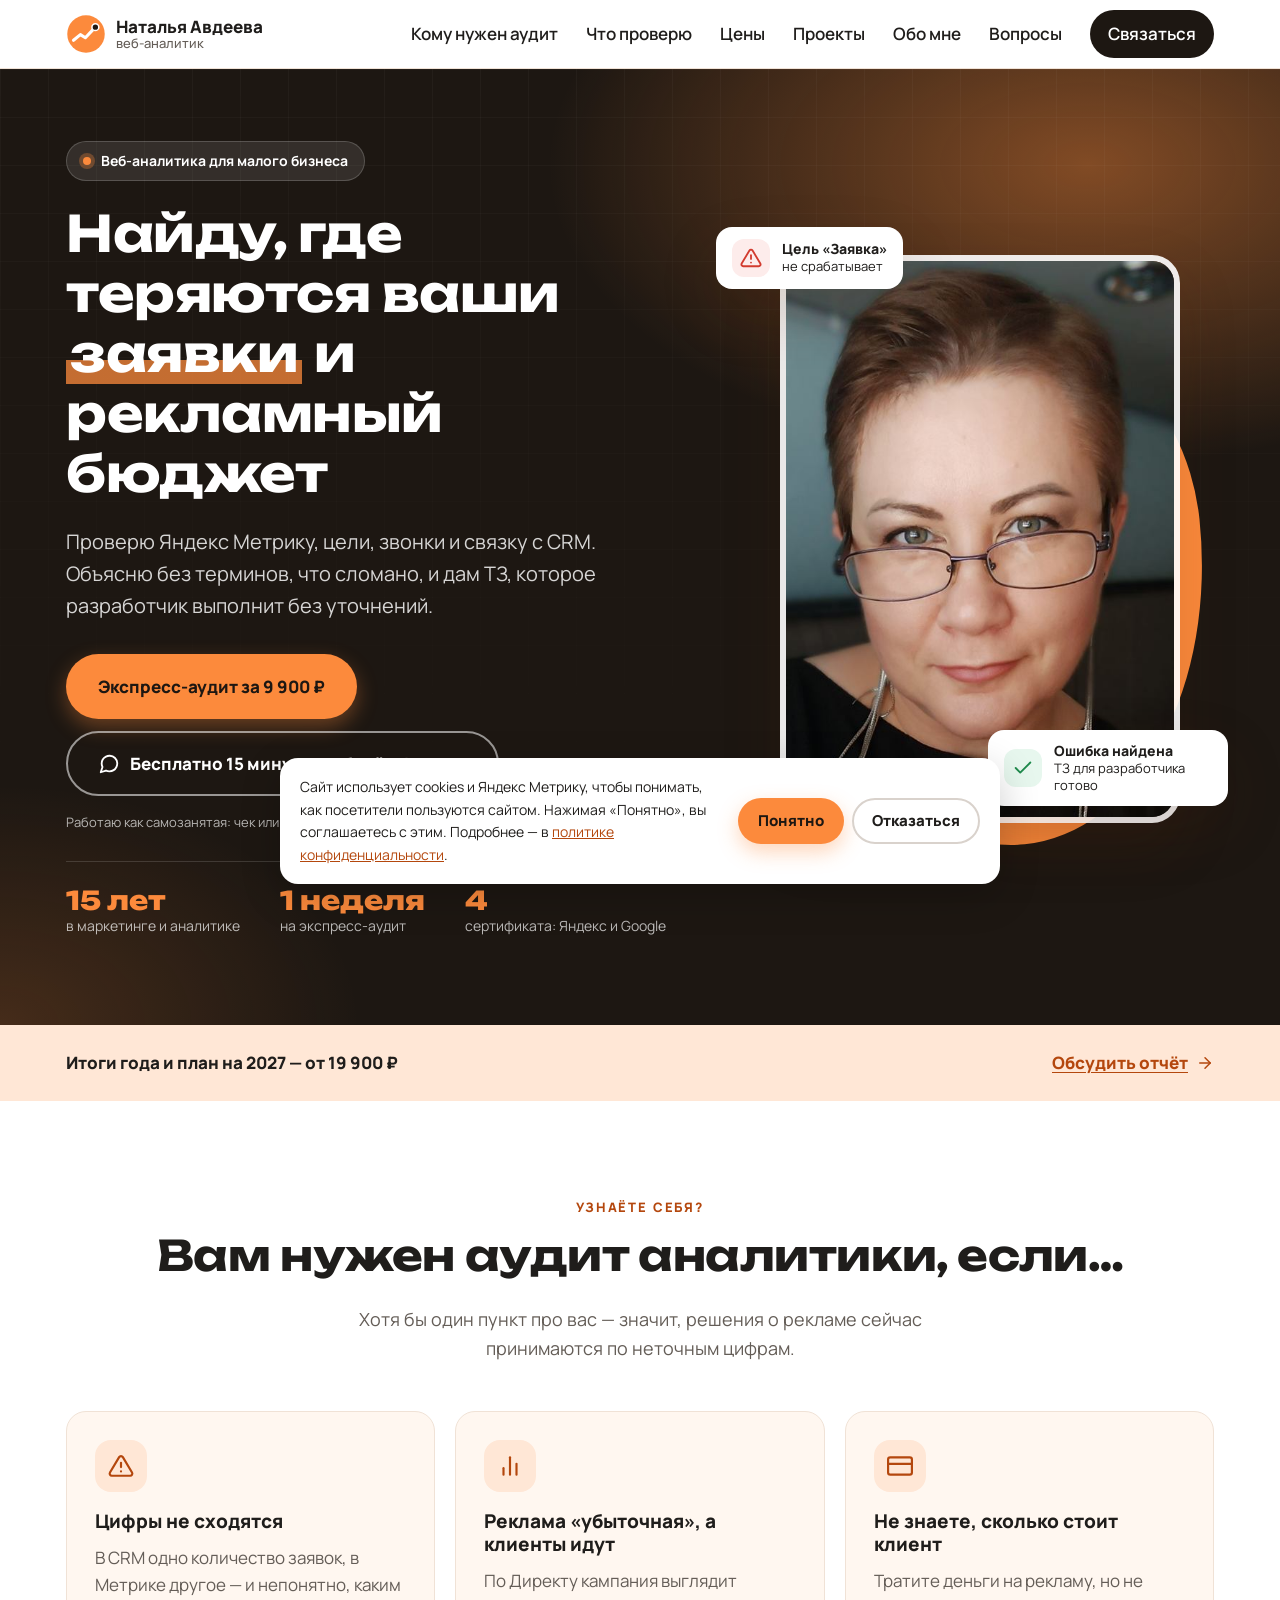
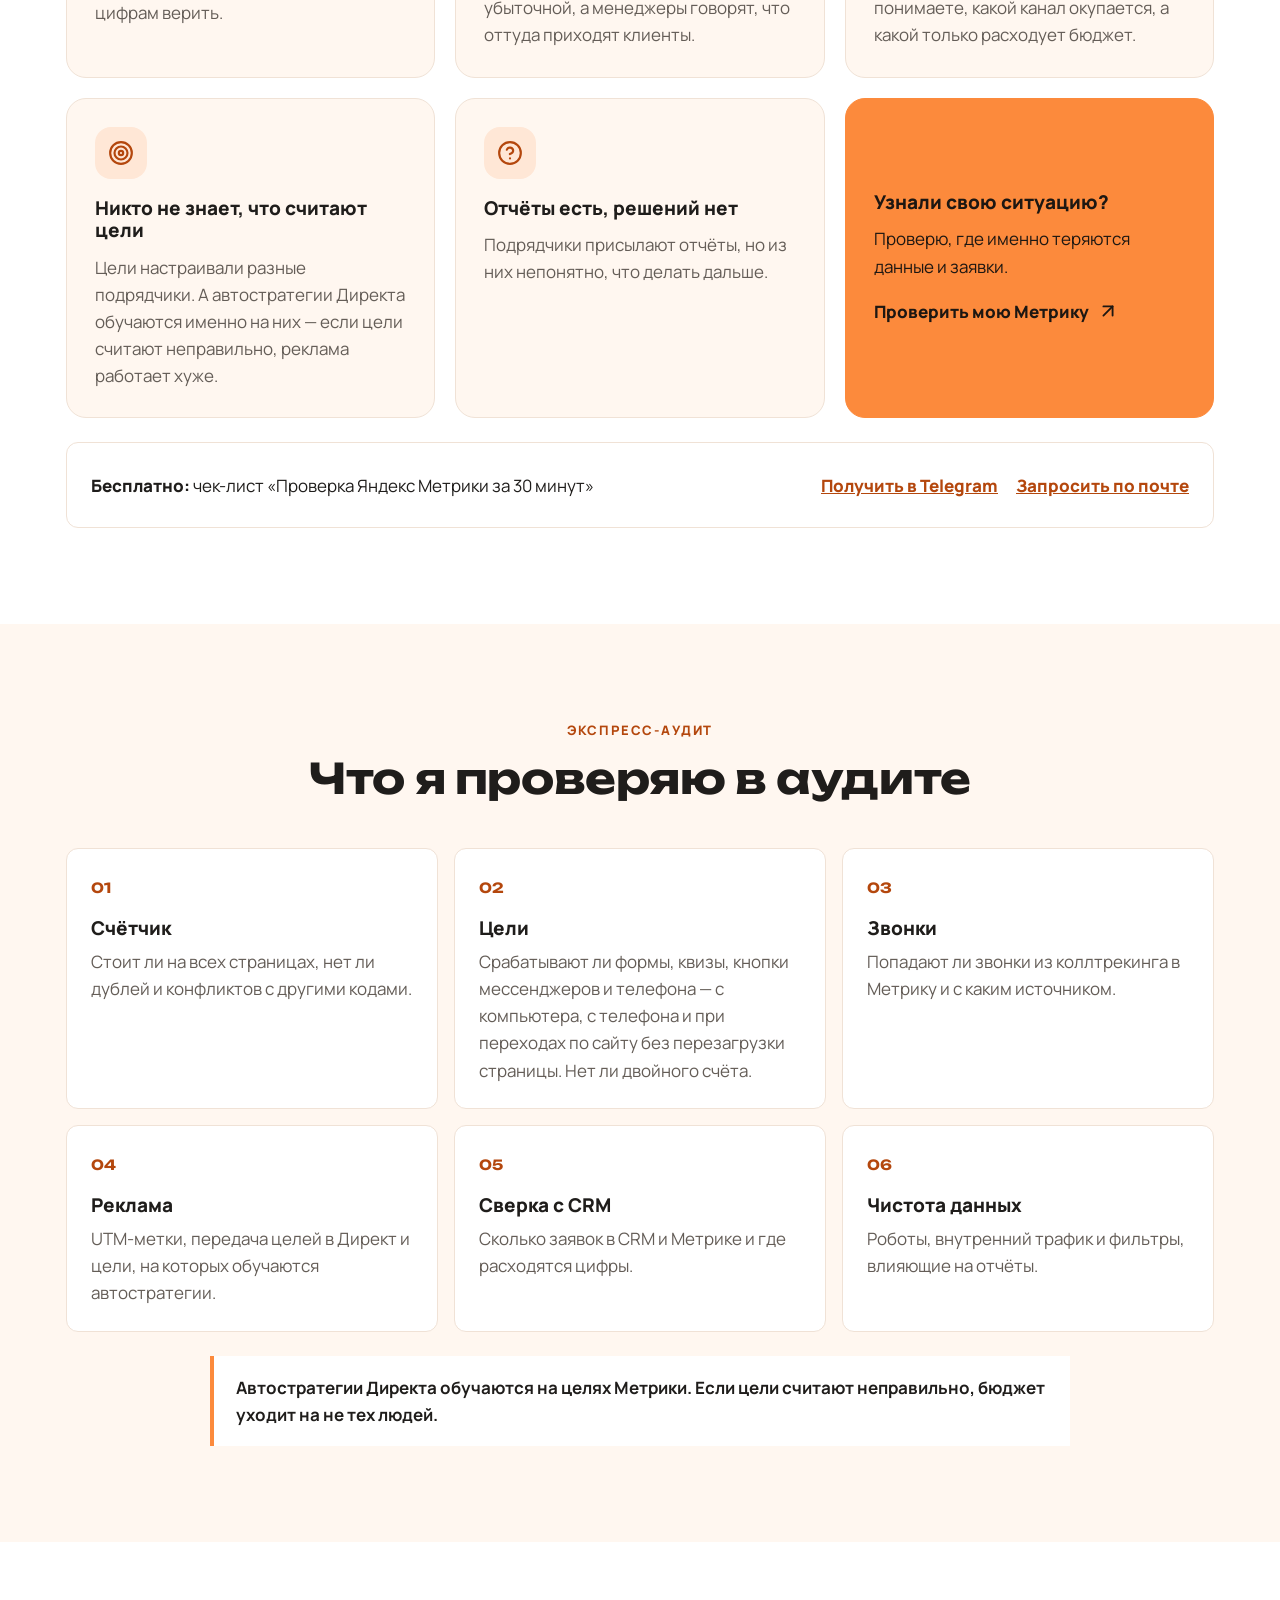
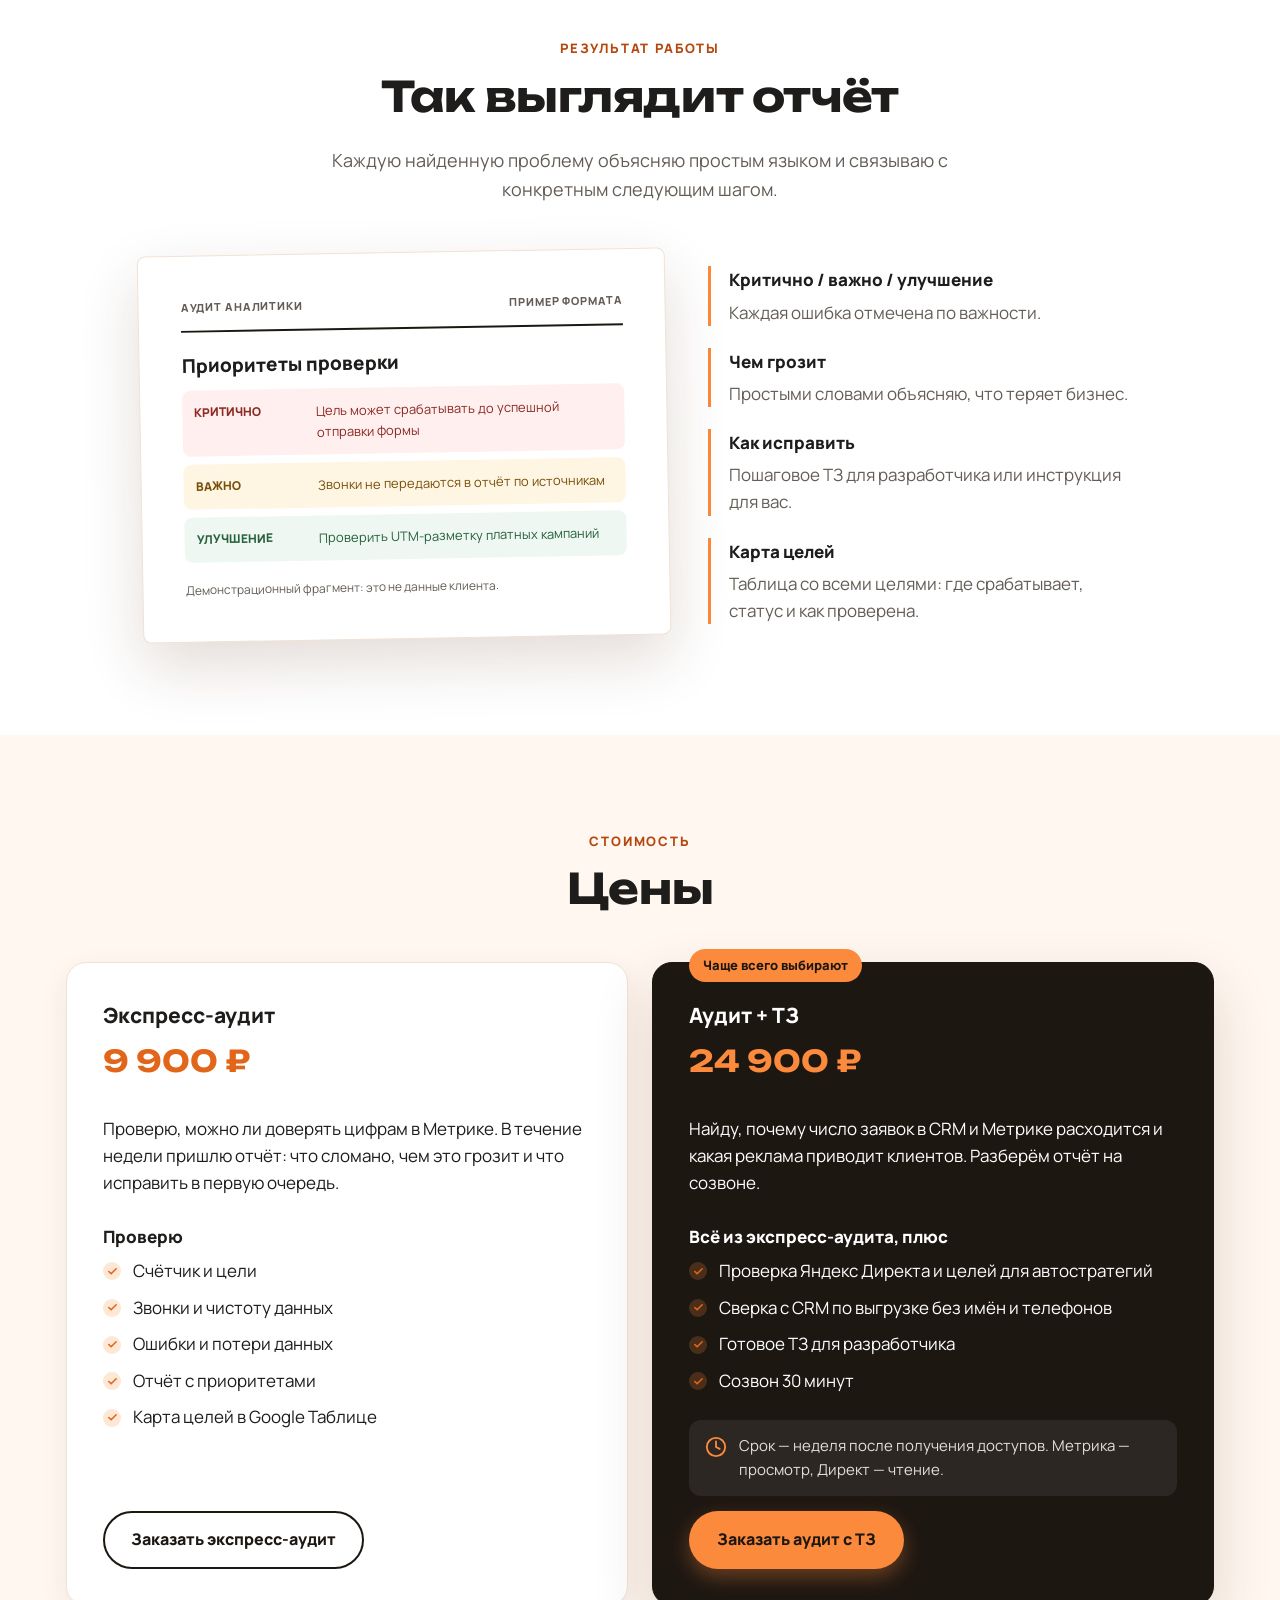
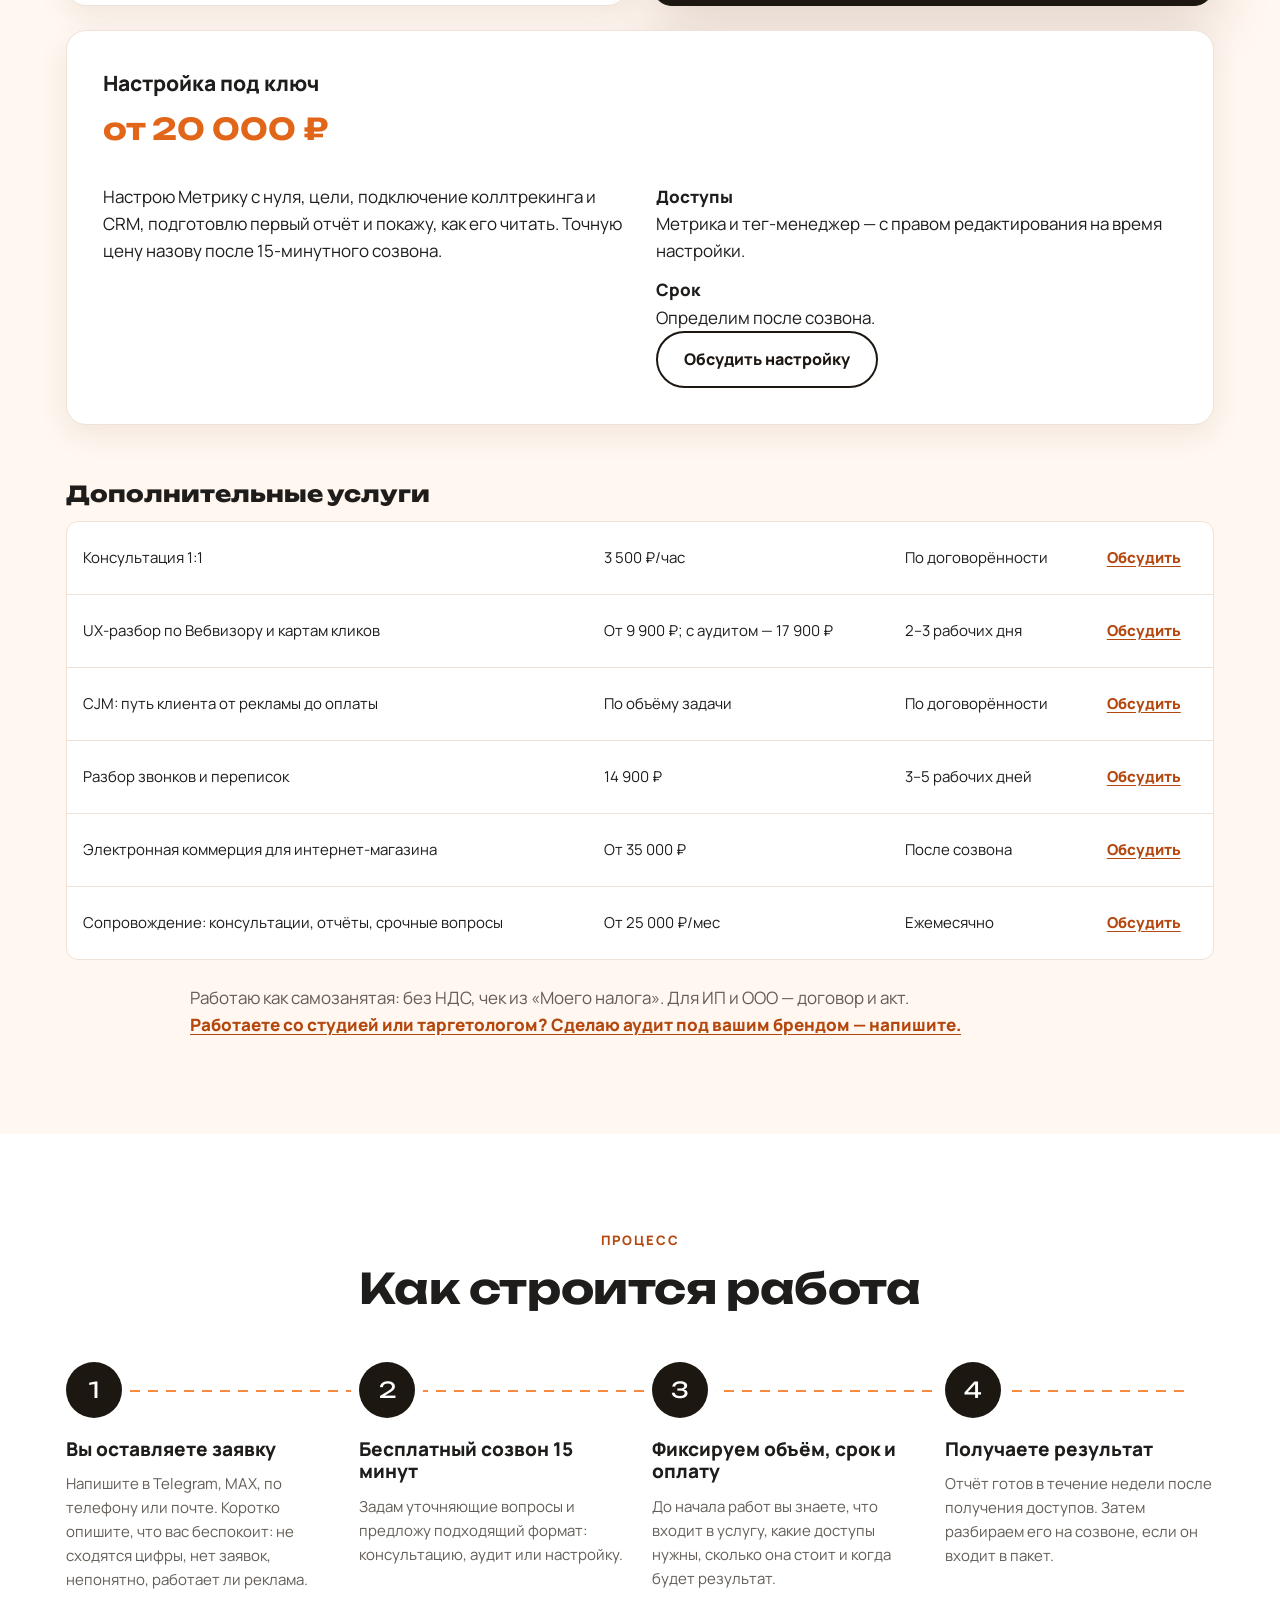
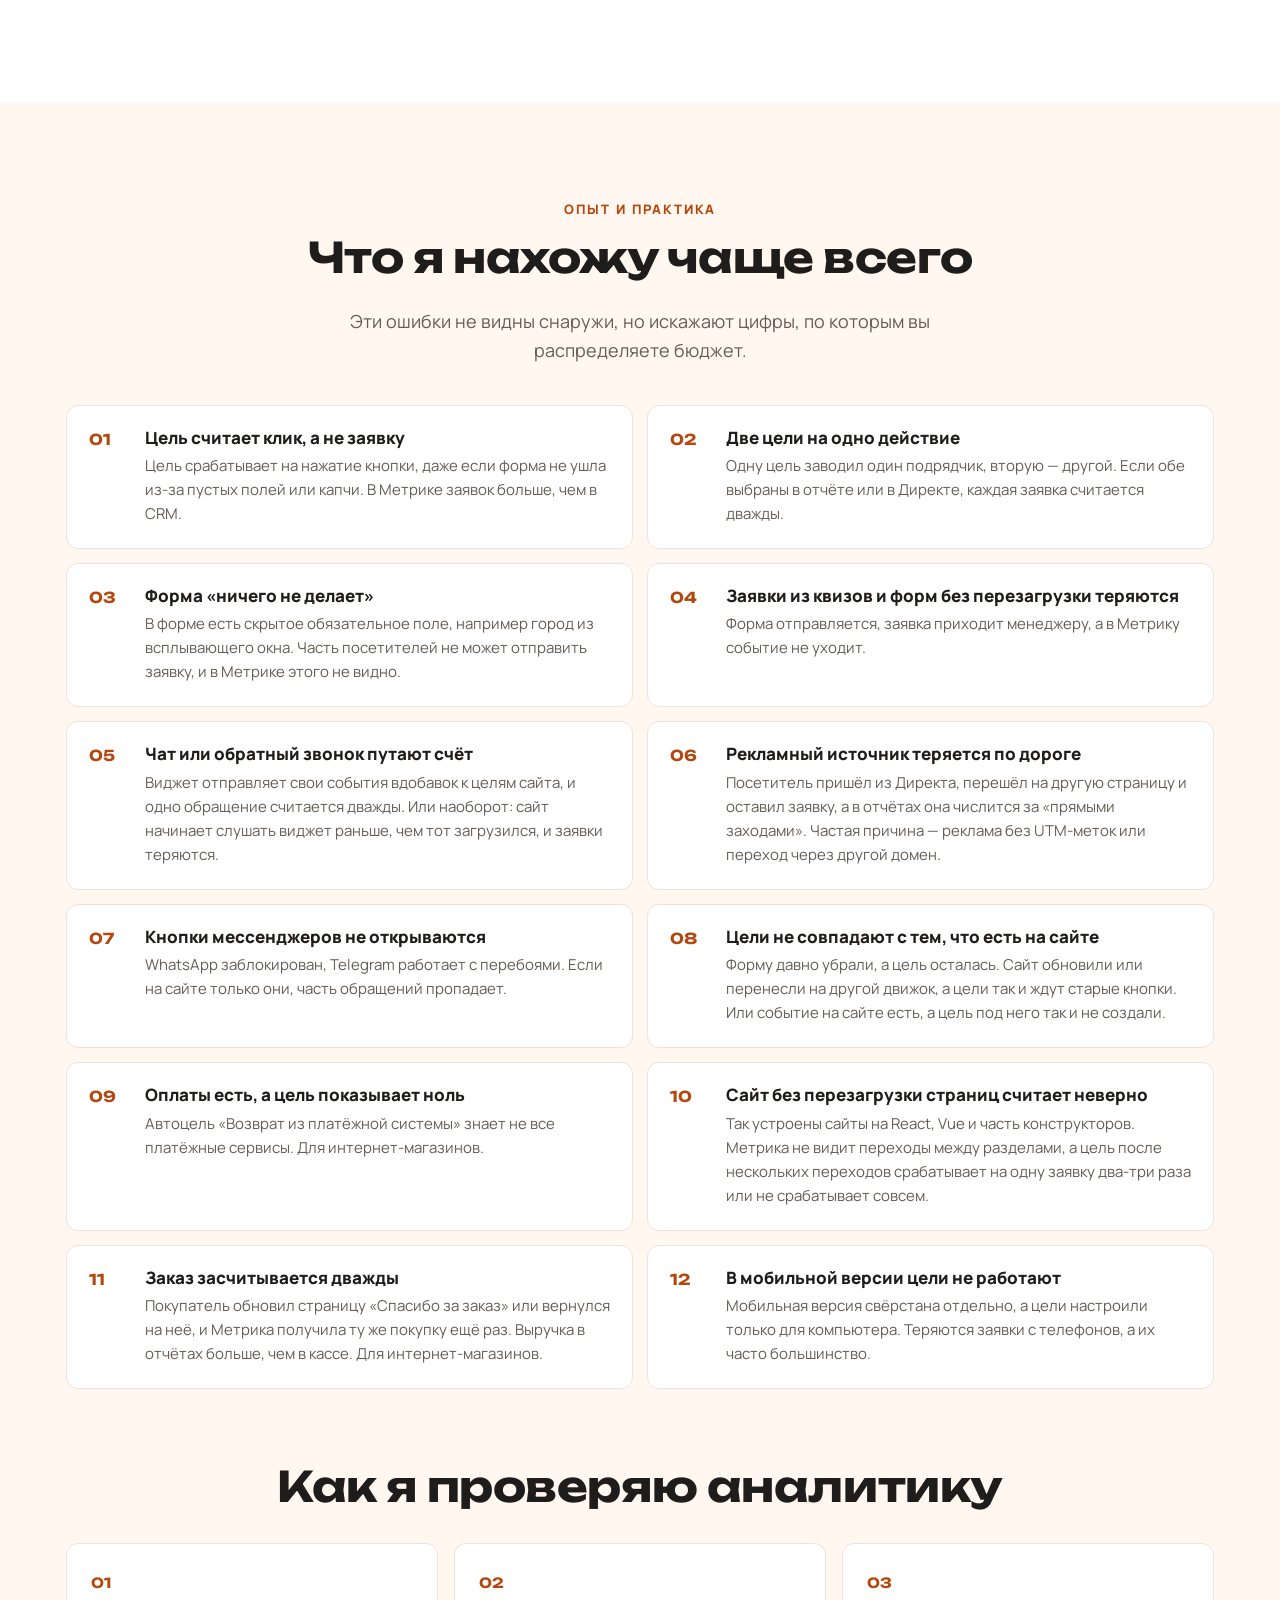
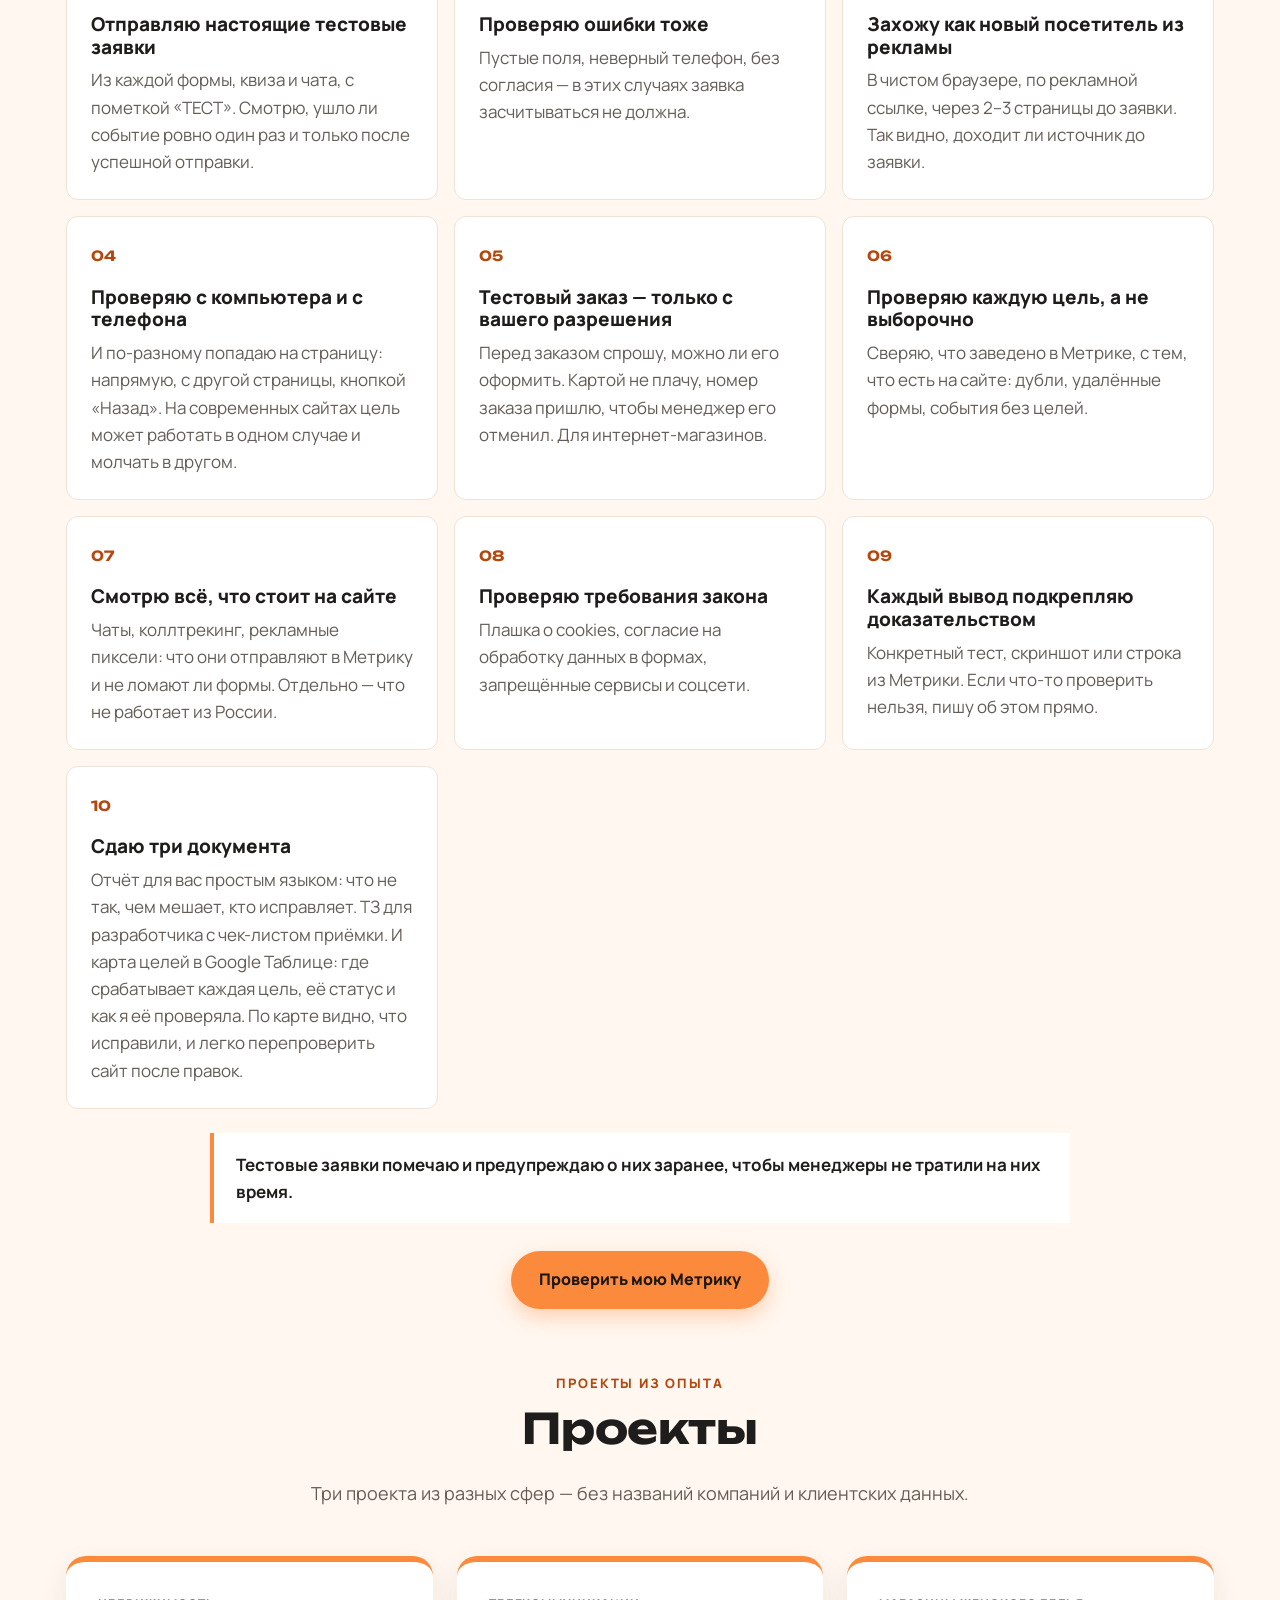
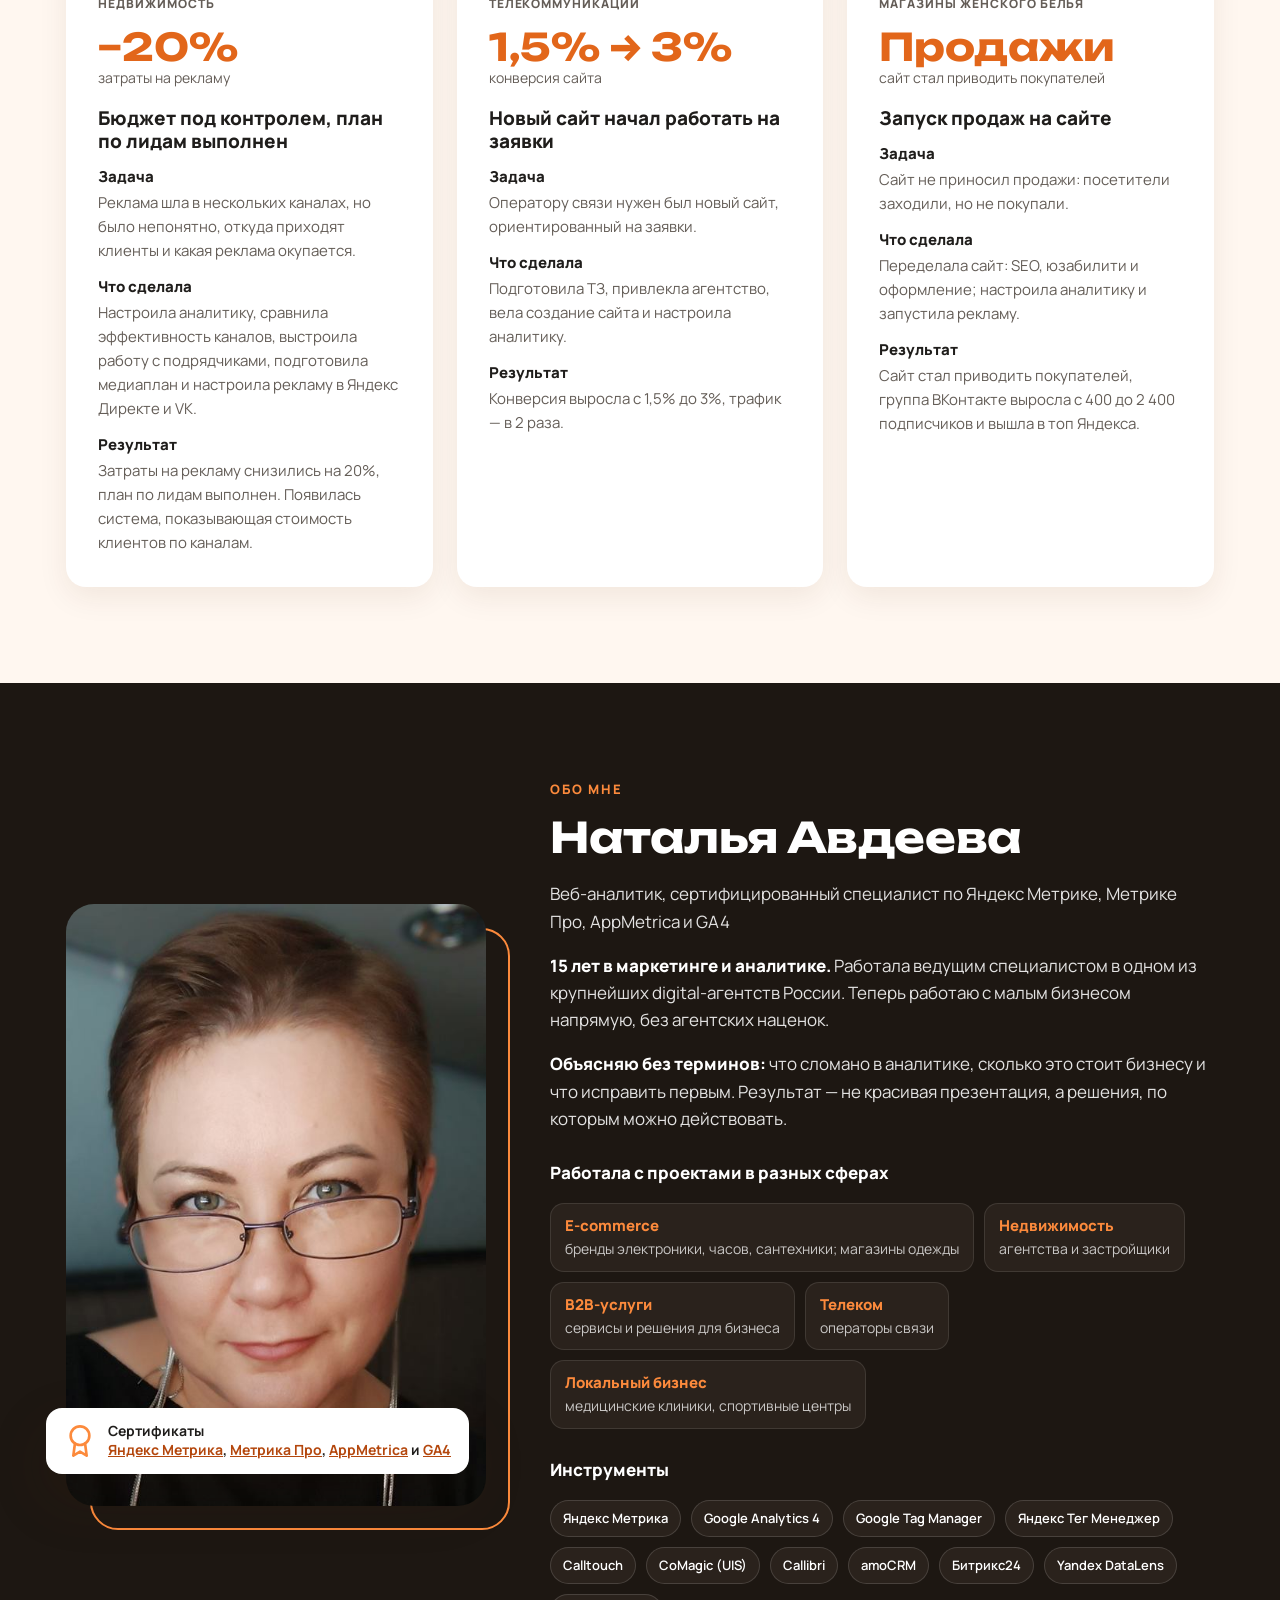
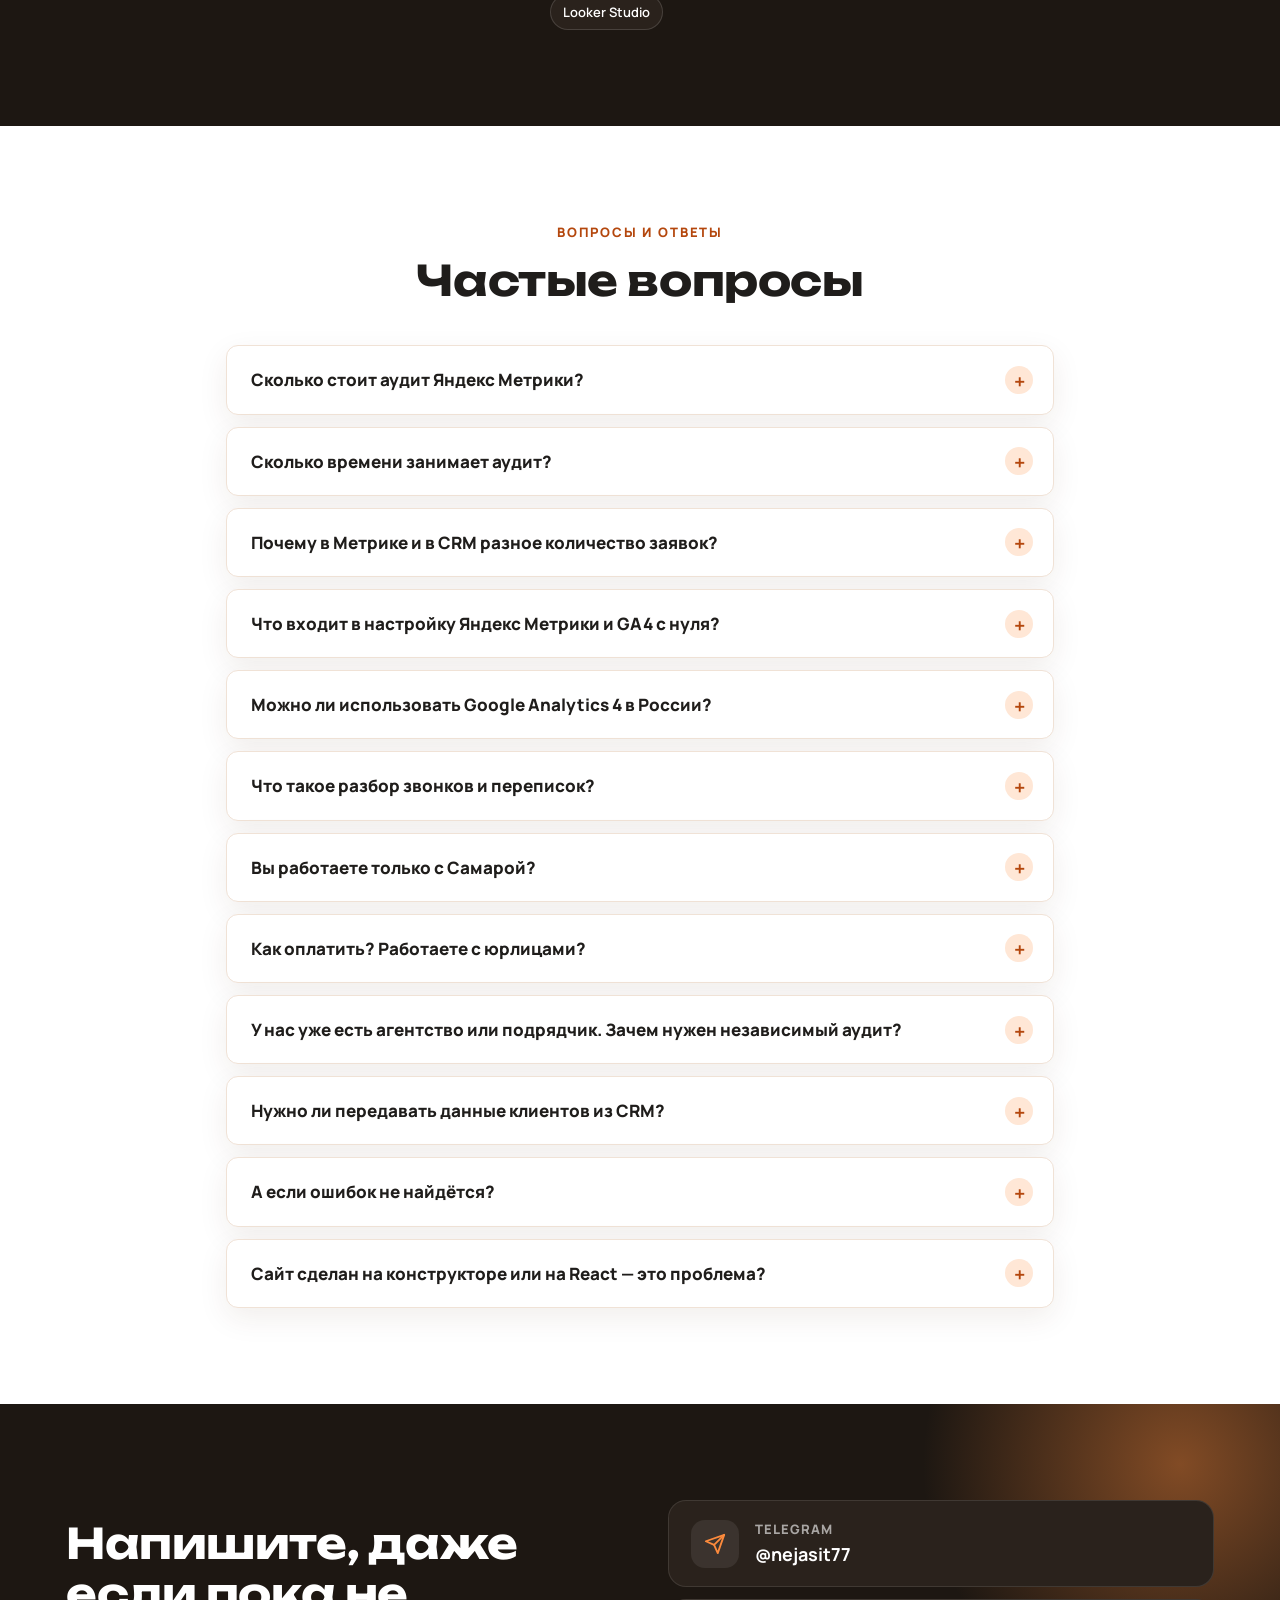
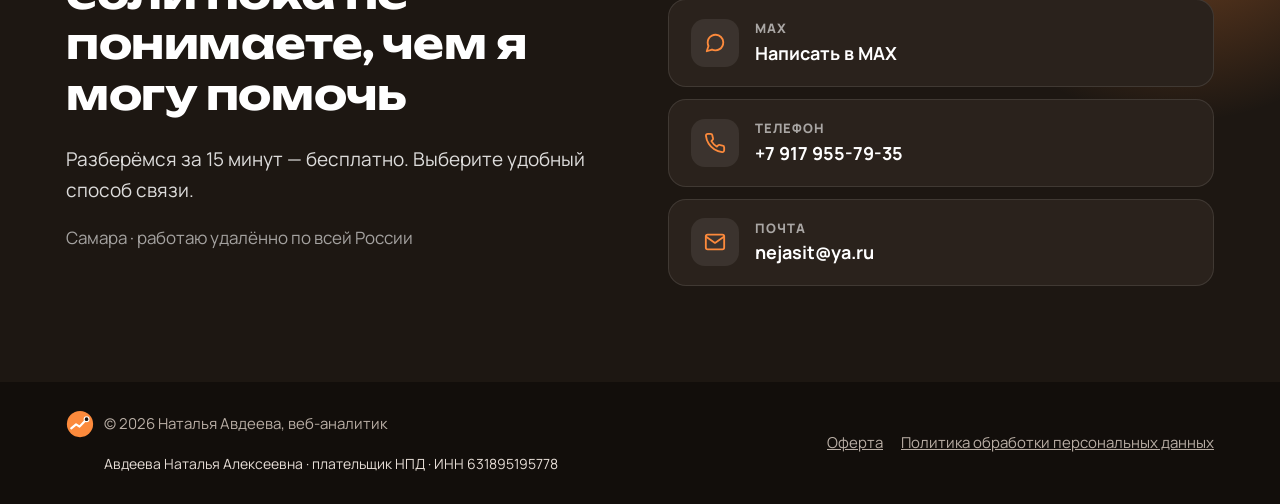
==== commit d1c55701: "Apply landing page improvements Co-authored-by: Copilot App <223556219+Copilot@users.noreply.github." ====
--- a/index.html
+++ b/index.html
@@ -58,7 +58,7 @@
         "email": "nejasit@ya.ru",
         "address": { "@type": "PostalAddress", "addressLocality": "Самара", "addressCountry": "RU" },
         "areaServed": { "@type": "Country", "name": "Россия" },
-        "priceRange": "2 500–35 000 ₽",
+        "priceRange": "3 500–35 000 ₽",
         "founder": { "@id": "https://test.avd-analytics.ru/#person" },
         "hasOfferCatalog": {
           "@type": "OfferCatalog",
@@ -68,7 +68,6 @@
             { "@type": "Offer", "name": "Экспресс-аудит Яндекс Метрики / GA4", "price": "9900", "priceCurrency": "RUB", "description": "Проверка счётчика, целей, звонков и чистоты данных. Отчёт с приоритетами в течение недели." },
             { "@type": "Offer", "name": "Аудит + ТЗ для разработчика", "price": "24900", "priceCurrency": "RUB", "description": "Экспресс-аудит, проверка Яндекс Директа, сверка с CRM, ТЗ для разработчика и созвон 30 минут. Срок — неделя." },
             { "@type": "Offer", "name": "Настройка Яндекс Метрики и GA4 с нуля", "price": "20000", "priceCurrency": "RUB", "description": "Установка счётчиков, настройка целей и событий, первый отчёт и обучение. Интернет-магазин с электронной коммерцией — от 35 000 ₽." },
-            { "@type": "Offer", "name": "Мониторинг аналитики", "price": "2500", "priceCurrency": "RUB", "description": "Оперативное уведомление о сбое целей или счётчика и короткая сводка раз в месяц." },
             { "@type": "Offer", "name": "Сопровождение аналитики", "price": "25000", "priceCurrency": "RUB", "description": "Консультации, отчёты и срочные вопросы. Ежемесячно." },
             { "@type": "Offer", "name": "UX-разбор по Вебвизору и картам кликов", "price": "9900", "priceCurrency": "RUB", "description": "UX-разбор по Вебвизору и картам кликов от 9 900 ₽; вместе с аудитом — 17 900 ₽." },
             { "@type": "Offer", "name": "Разбор звонков и переписок менеджеров", "price": "14900", "priceCurrency": "RUB", "description": "Разбор 30–50 звонков и переписок: почему заявки не превращаются в продажи и 5–7 правок для скрипта. 3–5 рабочих дней." }
@@ -84,7 +83,7 @@
   <link rel="preconnect" href="https://fonts.googleapis.com">
   <link rel="preconnect" href="https://fonts.gstatic.com" crossorigin>
   <link href="https://fonts.googleapis.com/css2?family=Manrope:wght@400;500;600;700;800&family=Unbounded:wght@500;700&display=swap" rel="stylesheet">
-  <link rel="stylesheet" href="css/style.css?v=6">
+  <link rel="stylesheet" href="css/style.css?v=7">
 </head>
 <body>
 
@@ -110,6 +109,7 @@
   <symbol id="i-award" viewBox="0 0 24 24"><circle cx="12" cy="8" r="7"/><polyline points="8.21 13.89 7 23 12 20 17 23 15.79 13.88"/></symbol>
   <symbol id="i-check" viewBox="0 0 24 24"><polyline points="20 6 9 17 4 12"/></symbol>
   <symbol id="i-arrow" viewBox="0 0 24 24"><line x1="7" y1="17" x2="17" y2="7"/><polyline points="7 7 17 7 17 17"/></symbol>
+  <symbol id="i-arrow-right" viewBox="0 0 24 24"><line x1="5" y1="12" x2="19" y2="12"/><polyline points="12 5 19 12 12 19"/></symbol>
 </svg>
 
 <header class="header">
@@ -121,11 +121,12 @@
     <button class="header__burger" aria-label="Открыть меню" aria-expanded="false" aria-controls="nav">
       <span></span><span></span><span></span>
     </button>
+    <button type="button" class="btn btn--primary header__cta-mobile" data-open-contact data-goal="click_order" data-service="header_mobile">Связаться</button>
     <nav class="header__nav" id="nav">
-      <a href="#pains">Ситуации</a>
+      <a href="#pains">Кому нужен аудит</a>
       <a href="#audit-check">Что проверю</a>
       <a href="#prices">Цены</a>
-      <a href="#cases">Проекты</a>
+      <a href="#projects">Проекты</a>
       <a href="#about">Обо мне</a>
       <a href="#faq">Вопросы</a>
       <a href="#contacts" class="header__cta" data-goal="click_order" data-service="header_contact" data-open-contact>Связаться</a>
@@ -146,7 +147,7 @@
         <button type="button" class="btn btn--primary btn--lg" data-goal="click_order" data-service="hero_audit" data-open-contact>Экспресс-аудит за 9 900 ₽</button>
         <button type="button" class="btn btn--ghost btn--lg" data-goal="click_order" data-service="hero_free_call" data-open-contact><svg class="ico"><use href="#i-chat"/></svg>Бесплатно 15 минут: подберём формат</button>
         </div>
-        <p class="hero__fine">Пароли не нужны — только доступ на просмотр. Работаю как самозанятая: чек или договор для ИП и ООО.</p>
+        <p class="hero__fine">Работаю как самозанятая: чек или договор для ИП и ООО.</p>
         <ul class="hero__facts">
         <li><b>15 лет</b><span>в маркетинге и аналитике</span></li>
         <li><b>1 неделя</b><span>на экспресс-аудит</span></li>
@@ -172,7 +173,7 @@
   <section class="seasonal" id="seasonal">
     <div class="container seasonal__inner">
       <p>Итоги года и план на 2027 — от 19 900 ₽</p>
-      <a href="#prices">Обсудить отчёт <svg class="ico"><use href="#i-arrow"/></svg></a>
+      <button type="button" class="seasonal__link" data-open-contact data-goal="click_order" data-service="seasonal">Обсудить отчёт <svg class="ico"><use href="#i-arrow-right"/></svg></button>
     </div>
   </section>
 
@@ -211,7 +212,7 @@
       <h2 class="section__title reveal">Что я проверяю в аудите</h2>
       <div class="audit-grid">
         <article class="audit-item reveal"><span class="audit-item__num">01</span><h3>Счётчик</h3><p>Стоит ли на всех страницах, нет ли дублей и конфликтов с другими кодами.</p></article>
-        <article class="audit-item reveal"><span class="audit-item__num">02</span><h3>Цели</h3><p>Срабатывают ли формы, квизы, кнопки мессенджеров и телефона. Нет ли двойного счёта.</p></article>
+        <article class="audit-item reveal"><span class="audit-item__num">02</span><h3>Цели</h3><p>Срабатывают ли формы, квизы, кнопки мессенджеров и телефона — с компьютера, с телефона и при переходах по сайту без перезагрузки страницы. Нет ли двойного счёта.</p></article>
         <article class="audit-item reveal"><span class="audit-item__num">03</span><h3>Звонки</h3><p>Попадают ли звонки из коллтрекинга в Метрику и с каким источником.</p></article>
         <article class="audit-item reveal"><span class="audit-item__num">04</span><h3>Реклама</h3><p>UTM-метки, передача целей в Директ и цели, на которых обучаются автостратегии.</p></article>
         <article class="audit-item reveal"><span class="audit-item__num">05</span><h3>Сверка с CRM</h3><p>Сколько заявок в CRM и Метрике и где расходятся цифры.</p></article>
@@ -240,6 +241,7 @@
           <article><b>Критично / важно / улучшение</b><p>Каждая ошибка отмечена по важности.</p></article>
           <article><b>Чем грозит</b><p>Простыми словами объясняю, что теряет бизнес.</p></article>
           <article><b>Как исправить</b><p>Пошаговое ТЗ для разработчика или инструкция для вас.</p></article>
+          <article><b>Карта целей</b><p>Таблица со всеми целями: где срабатывает, статус и как проверена.</p></article>
         </div>
       </div>
     </div>
@@ -256,8 +258,7 @@
           <p class="price__value">9 900 ₽</p>
           <p>Проверю, можно ли доверять цифрам в Метрике. В течение недели пришлю отчёт: что сломано, чем это грозит и что исправить в первую очередь.</p>
           <p class="price__label">Проверю</p>
-          <ul class="checks"><li>Счётчик и цели</li><li>Звонки и чистоту данных</li><li>Ошибки и потери данных</li><li>Отчёт с приоритетами</li></ul>
-          <p class="price__note price__note--light">Доступ к Метрике — только на просмотр. Пароль сообщать не нужно.</p>
+          <ul class="checks"><li>Счётчик и цели</li><li>Звонки и чистоту данных</li><li>Ошибки и потери данных</li><li>Отчёт с приоритетами</li><li>Карта целей в Google Таблице</li></ul>
           <button type="button" class="btn btn--outline" data-goal="click_order" data-service="audit" data-open-contact>Заказать экспресс-аудит</button>
         </article>
         <article class="price price--hit reveal">
@@ -270,34 +271,31 @@
           <p class="price__note"><svg class="ico"><use href="#i-clock"/></svg><span>Срок — неделя после получения доступов. Метрика — просмотр, Директ — чтение.</span></p>
           <button type="button" class="btn btn--primary" data-goal="click_order" data-service="audit_tz" data-open-contact>Заказать аудит с ТЗ</button>
         </article>
-        <article class="price reveal">
+        <article class="price price--wide reveal">
           <p class="price__name">Настройка под ключ</p>
           <p class="price__value">от 20 000 ₽</p>
-          <p>Настрою Метрику с нуля, цели, подключение коллтрекинга и CRM, подготовлю первый отчёт и покажу, как его читать. Точную цену назову после 15-минутного созвона.</p>
-          <p class="price__label">Доступы</p><p>Метрика и тег-менеджер — с правом редактирования на время настройки.</p>
-          <p class="price__label">Срок</p><p>Определим после созвона.</p>
-          <button type="button" class="btn btn--outline" data-goal="click_order" data-service="setup" data-open-contact>Обсудить настройку</button>
-        </article>
-        <article class="price reveal">
-          <p class="price__name">Мониторинг</p>
-          <p class="price__value">2 500 ₽ <span>в месяц</span></p>
-          <p>Если цель перестанет срабатывать или пропадёт счётчик, сообщу в тот же день в удобный мессенджер или на почту. Короткая сводка — раз в месяц.</p>
-          <p class="price__label">Доступ</p><p>Метрика — только просмотр.</p>
-          <button type="button" class="btn btn--outline" data-goal="click_order" data-service="monitoring" data-open-contact>Подключить мониторинг</button>
+          <div class="price--wide__description">
+            <p>Настрою Метрику с нуля, цели, подключение коллтрекинга и CRM, подготовлю первый отчёт и покажу, как его читать. Точную цену назову после 15-минутного созвона.</p>
+          </div>
+          <div class="price--wide__details">
+            <div><p class="price__label">Доступы</p><p>Метрика и тег-менеджер — с правом редактирования на время настройки.</p></div>
+            <div><p class="price__label">Срок</p><p>Определим после созвона.</p></div>
+            <button type="button" class="btn btn--outline" data-goal="click_order" data-service="setup" data-open-contact>Обсудить настройку</button>
+          </div>
         </article>
       </div>
       <div class="additional reveal">
         <h3>Дополнительные услуги</h3>
         <div class="additional__table-wrap">
           <table class="additional__table">
-            <thead><tr><th>Услуга</th><th>Цена</th><th>Срок</th><th></th></tr></thead>
+            <thead class="visually-hidden"><tr><th>Услуга</th><th>Цена</th><th>Срок</th><th></th></tr></thead>
             <tbody>
-              <tr><td>Консультация 1:1</td><td>3 500 ₽/час</td><td>По договорённости</td><td><button type="button" class="text-button" data-goal="click_order" data-service="consultation" data-open-contact>Обсудить</button></td></tr>
-              <tr><td>UX-разбор по Вебвизору и картам кликов</td><td>От 9 900 ₽; с аудитом — 17 900 ₽</td><td>2–3 рабочих дня</td><td><button type="button" class="text-button" data-goal="click_order" data-service="ux_review" data-open-contact>Обсудить</button></td></tr>
-              <tr><td>CJM: путь клиента от рекламы до оплаты</td><td>По объёму задачи</td><td>По договорённости</td><td><button type="button" class="text-button" data-goal="click_order" data-service="cjm" data-open-contact>Обсудить</button></td></tr>
-              <tr><td>Разбор звонков и переписок</td><td>14 900 ₽</td><td>3–5 рабочих дней</td><td><button type="button" class="text-button" data-goal="click_order" data-service="calls_review" data-open-contact>Обсудить</button></td></tr>
-              <tr><td>Электронная коммерция для интернет-магазина</td><td>От 35 000 ₽</td><td>После созвона</td><td><button type="button" class="text-button" data-goal="click_order" data-service="ecommerce" data-open-contact>Обсудить</button></td></tr>
-              <tr><td>Сопровождение: консультации, отчёты, срочные вопросы</td><td>От 25 000 ₽/мес</td><td>Ежемесячно</td><td><button type="button" class="text-button" data-goal="click_order" data-service="support" data-open-contact>Обсудить</button></td></tr>
+              <tr><td data-label="Услуга">Консультация 1:1</td><td data-label="Цена">3 500 ₽/час</td><td data-label="Срок">По договорённости</td><td><button type="button" class="text-button" data-goal="click_order" data-service="consultation" data-open-contact>Обсудить</button></td></tr>
+              <tr><td data-label="Услуга">UX-разбор по Вебвизору и картам кликов</td><td data-label="Цена">От 9 900 ₽; с аудитом — 17 900 ₽</td><td data-label="Срок">2–3 рабочих дня</td><td><button type="button" class="text-button" data-goal="click_order" data-service="ux_review" data-open-contact>Обсудить</button></td></tr>
+              <tr><td data-label="Услуга">CJM: путь клиента от рекламы до оплаты</td><td data-label="Цена">По объёму задачи</td><td data-label="Срок">По договорённости</td><td><button type="button" class="text-button" data-goal="click_order" data-service="cjm" data-open-contact>Обсудить</button></td></tr>
+              <tr><td data-label="Услуга">Разбор звонков и переписок</td><td data-label="Цена">14 900 ₽</td><td data-label="Срок">3–5 рабочих дней</td><td><button type="button" class="text-button" data-goal="click_order" data-service="calls_review" data-open-contact>Обсудить</button></td></tr>
+              <tr><td data-label="Услуга">Электронная коммерция для интернет-магазина</td><td data-label="Цена">От 35 000 ₽</td><td data-label="Срок">После созвона</td><td><button type="button" class="text-button" data-goal="click_order" data-service="ecommerce" data-open-contact>Обсудить</button></td></tr>
+              <tr><td data-label="Услуга">Сопровождение: консультации, отчёты, срочные вопросы</td><td data-label="Цена">От 25 000 ₽/мес</td><td data-label="Срок">Ежемесячно</td><td><button type="button" class="text-button" data-goal="click_order" data-service="support" data-open-contact>Обсудить</button></td></tr>
             </tbody>
           </table>
         </div>
@@ -315,7 +313,7 @@
         <li class="reveal"><span class="steps__num">1</span><h3>Вы оставляете заявку</h3><p>Напишите в Telegram, MAX, по телефону или почте. Коротко опишите, что вас беспокоит: не сходятся цифры, нет заявок, непонятно, работает ли реклама.</p></li>
         <li class="reveal"><span class="steps__num">2</span><h3>Бесплатный созвон 15 минут</h3><p>Задам уточняющие вопросы и предложу подходящий формат: консультацию, аудит или настройку.</p></li>
         <li class="reveal"><span class="steps__num">3</span><h3>Фиксируем объём, срок и оплату</h3><p>До начала работ вы знаете, что входит в услугу, какие доступы нужны, сколько она стоит и когда будет результат.</p></li>
-        <li class="reveal"><span class="steps__num">4</span><h3>Получаете результат</h3><p>Для аудита предоставляете доступ к Метрике только на просмотр. Отчёт готов в течение недели после получения доступов; затем разбираем его на созвоне, если он входит в пакет.</p></li>
+        <li class="reveal"><span class="steps__num">4</span><h3>Получаете результат</h3><p>Отчёт готов в течение недели после получения доступов. Затем разбираем его на созвоне, если он входит в пакет.</p></li>
       </ol>
     </div>
   </section>
@@ -327,15 +325,37 @@
       <h2 class="section__title reveal">Что я нахожу чаще всего</h2>
       <p class="section__lead reveal">Эти ошибки не видны снаружи, но искажают цифры, по которым вы распределяете бюджет.</p>
       <div class="issues-grid">
-        <article class="issue reveal"><span>01</span><div><h3>Цель считает клики, а не заявки</h3><p>Цель срабатывает на нажатие «Отправить», даже если форма не ушла. В Метрике заявок больше, чем в CRM.</p></div></article>
-        <article class="issue reveal"><span>02</span><div><h3>Звонки не попадают в Метрику</h3><p>Коллтрекинг подключён, но звонки не передаются как цель. Директ не видит самые ценные обращения.</p></div></article>
-        <article class="issue reveal"><span>03</span><div><h3>Счётчик установлен дважды</h3><p>Код есть и на сайте, и в тег-менеджере. Визиты и цели могут считаться повторно.</p></div></article>
-        <article class="issue reveal"><span>04</span><div><h3>Квиз и мессенджеры без целей</h3><p>Заявки из квиза и нажатия на кнопки мессенджеров не учитываются. Реклама выглядит хуже, чем работает.</p></div></article>
-        <article class="issue reveal"><span>05</span><div><h3>Автостратегия учится не на той цели</h3><p>Директ ищет людей, которые открывают страницу контактов, а не тех, кто действительно оставляет заявку.</p></div></article>
-        <article class="issue reveal"><span>06</span><div><h3>Реклама без UTM-меток</h3><p>Часть платного трафика попадает в «прямые заходы», и оценить её окупаемость нельзя.</p></div></article>
+        <article class="issue reveal"><span>01</span><div><h3>Цель считает клик, а не заявку</h3><p>Цель срабатывает на нажатие кнопки, даже если форма не ушла из-за пустых полей или капчи. В Метрике заявок больше, чем в CRM.</p></div></article>
+        <article class="issue reveal"><span>02</span><div><h3>Две цели на одно действие</h3><p>Одну цель заводил один подрядчик, вторую — другой. Если обе выбраны в отчёте или в Директе, каждая заявка считается дважды.</p></div></article>
+        <article class="issue reveal"><span>03</span><div><h3>Форма «ничего не делает»</h3><p>В форме есть скрытое обязательное поле, например город из всплывающего окна. Часть посетителей не может отправить заявку, и в Метрике этого не видно.</p></div></article>
+        <article class="issue reveal"><span>04</span><div><h3>Заявки из квизов и форм без перезагрузки теряются</h3><p>Форма отправляется, заявка приходит менеджеру, а в Метрику событие не уходит.</p></div></article>
+        <article class="issue reveal"><span>05</span><div><h3>Чат или обратный звонок путают счёт</h3><p>Виджет отправляет свои события вдобавок к целям сайта, и одно обращение считается дважды. Или наоборот: сайт начинает слушать виджет раньше, чем тот загрузился, и заявки теряются.</p></div></article>
+        <article class="issue reveal"><span>06</span><div><h3>Рекламный источник теряется по дороге</h3><p>Посетитель пришёл из Директа, перешёл на другую страницу и оставил заявку, а в отчётах она числится за «прямыми заходами». Частая причина — реклама без UTM-меток или переход через другой домен.</p></div></article>
+        <article class="issue reveal"><span>07</span><div><h3>Кнопки мессенджеров не открываются</h3><p>WhatsApp заблокирован, Telegram работает с перебоями. Если на сайте только они, часть обращений пропадает.</p></div></article>
+        <article class="issue reveal"><span>08</span><div><h3>Цели не совпадают с тем, что есть на сайте</h3><p>Форму давно убрали, а цель осталась. Сайт обновили или перенесли на другой движок, а цели так и ждут старые кнопки. Или событие на сайте есть, а цель под него так и не создали.</p></div></article>
+        <article class="issue reveal"><span>09</span><div><h3>Оплаты есть, а цель показывает ноль</h3><p>Автоцель «Возврат из платёжной системы» знает не все платёжные сервисы. Для интернет-магазинов.</p></div></article>
+        <article class="issue reveal"><span>10</span><div><h3>Сайт без перезагрузки страниц считает неверно</h3><p>Так устроены сайты на React, Vue и часть конструкторов. Метрика не видит переходы между разделами, а цель после нескольких переходов срабатывает на одну заявку два-три раза или не срабатывает совсем.</p></div></article>
+        <article class="issue reveal"><span>11</span><div><h3>Заказ засчитывается дважды</h3><p>Покупатель обновил страницу «Спасибо за заказ» или вернулся на неё, и Метрика получила ту же покупку ещё раз. Выручка в отчётах больше, чем в кассе. Для интернет-магазинов.</p></div></article>
+        <article class="issue reveal"><span>12</span><div><h3>В мобильной версии цели не работают</h3><p>Мобильная версия свёрстана отдельно, а цели настроили только для компьютера. Теряются заявки с телефонов, а их часто большинство.</p></div></article>
+      </div>
+      <div class="method" id="method">
+        <h2 class="section__title reveal">Как я проверяю аналитику</h2>
+        <div class="audit-grid">
+          <article class="audit-item reveal"><span class="audit-item__num">01</span><h3>Отправляю настоящие тестовые заявки</h3><p>Из каждой формы, квиза и чата, с пометкой «ТЕСТ». Смотрю, ушло ли событие ровно один раз и только после успешной отправки.</p></article>
+          <article class="audit-item reveal"><span class="audit-item__num">02</span><h3>Проверяю ошибки тоже</h3><p>Пустые поля, неверный телефон, без согласия — в этих случаях заявка засчитываться не должна.</p></article>
+          <article class="audit-item reveal"><span class="audit-item__num">03</span><h3>Захожу как новый посетитель из рекламы</h3><p>В чистом браузере, по рекламной ссылке, через 2–3 страницы до заявки. Так видно, доходит ли источник до заявки.</p></article>
+          <article class="audit-item reveal"><span class="audit-item__num">04</span><h3>Проверяю с компьютера и с телефона</h3><p>И по-разному попадаю на страницу: напрямую, с другой страницы, кнопкой «Назад». На современных сайтах цель может работать в одном случае и молчать в другом.</p></article>
+          <article class="audit-item reveal"><span class="audit-item__num">05</span><h3>Тестовый заказ — только с вашего разрешения</h3><p>Перед заказом спрошу, можно ли его оформить. Картой не плачу, номер заказа пришлю, чтобы менеджер его отменил. Для интернет-магазинов.</p></article>
+          <article class="audit-item reveal"><span class="audit-item__num">06</span><h3>Проверяю каждую цель, а не выборочно</h3><p>Сверяю, что заведено в Метрике, с тем, что есть на сайте: дубли, удалённые формы, события без целей.</p></article>
+          <article class="audit-item reveal"><span class="audit-item__num">07</span><h3>Смотрю всё, что стоит на сайте</h3><p>Чаты, коллтрекинг, рекламные пиксели: что они отправляют в Метрику и не ломают ли формы. Отдельно — что не работает из России.</p></article>
+          <article class="audit-item reveal"><span class="audit-item__num">08</span><h3>Проверяю требования закона</h3><p>Плашка о cookies, согласие на обработку данных в формах, запрещённые сервисы и соцсети.</p></article>
+          <article class="audit-item reveal"><span class="audit-item__num">09</span><h3>Каждый вывод подкрепляю доказательством</h3><p>Конкретный тест, скриншот или строка из Метрики. Если что-то проверить нельзя, пишу об этом прямо.</p></article>
+          <article class="audit-item reveal"><span class="audit-item__num">10</span><h3>Сдаю три документа</h3><p>Отчёт для вас простым языком: что не так, чем мешает, кто исправляет. ТЗ для разработчика с чек-листом приёмки. И карта целей в Google Таблице: где срабатывает каждая цель, её статус и как я её проверяла. По карте видно, что исправили, и легко перепроверить сайт после правок.</p></article>
+        </div>
+        <p class="audit-note reveal">Тестовые заявки помечаю и предупреждаю о них заранее, чтобы менеджеры не тратили на них время.</p>
       </div>
       <p class="issues-cta reveal"><button type="button" class="btn btn--primary" data-goal="click_order" data-service="common_errors" data-open-contact>Проверить мою Метрику</button></p>
-      <div class="projects-heading">
+      <div class="projects-heading" id="projects">
         <p class="kicker reveal">Проекты из опыта</p>
         <h2 class="section__title reveal">Проекты</h2>
         <p class="section__lead reveal">Три проекта из разных сфер — без названий компаний и клиентских данных.</p>
@@ -426,10 +446,6 @@
           <p>Отчёт будет готов в течение недели после получения необходимых доступов.</p>
         </details>
         <details>
-          <summary>Нужно ли сообщать пароль от Метрики?</summary>
-          <p>Нет. Вы добавляете мой логин в настройках счётчика с правом «Только просмотр» — это занимает пару минут, я пришлю инструкцию. Доступ можно отозвать в любой момент.</p>
-        </details>
-        <details>
           <summary>Почему в Метрике и в CRM разное количество заявок?</summary>
           <p>Частые причины: цель срабатывает на клик по кнопке, а не на успешную отправку формы; одна заявка засчитывается дважды; звонки и сообщения в мессенджерах не попадают в Метрику без коллтрекинга; часть посетителей блокирует счётчик. На аудите я нахожу, какие из причин есть у вас, и показываю, каким цифрам можно верить.</p>
         </details>
@@ -464,6 +480,10 @@
         <details>
           <summary>А если ошибок не найдётся?</summary>
           <p>Вы получите подтверждение, что данным можно доверять, и список того, что можно улучшить.</p>
+        </details>
+        <details>
+          <summary>Сайт сделан на конструкторе или на React — это проблема?</summary>
+          <p>Нет. На таких сайтах цели чаще ломаются незаметно, поэтому каждую проверяю и при прямом заходе, и после перехода по сайту.</p>
         </details>
       </div>
     </div>
@@ -475,7 +495,6 @@
     "mainEntity": [
       { "@type": "Question", "name": "Сколько стоит аудит Яндекс Метрики?", "acceptedAnswer": { "@type": "Answer", "text": "Экспресс-аудит — 9 900 ₽: проверю счётчик, цели, звонки и чистоту данных, пришлю отчёт с приоритетами в течение недели. Аудит с ТЗ — 24 900 ₽: дополнительно проверю Директ, сверю данные с CRM по обезличенной выгрузке, подготовлю ТЗ и разберу отчёт на созвоне 30 минут." } },
       { "@type": "Question", "name": "Сколько времени занимает аудит?", "acceptedAnswer": { "@type": "Answer", "text": "Отчёт будет готов в течение недели после получения необходимых доступов." } },
-      { "@type": "Question", "name": "Нужно ли сообщать пароль от Метрики?", "acceptedAnswer": { "@type": "Answer", "text": "Нет. Вы добавляете мой логин в настройках счётчика с правом «Только просмотр» — это занимает пару минут, я пришлю инструкцию. Доступ можно отозвать в любой момент." } },
       { "@type": "Question", "name": "Почему в Метрике и в CRM разное количество заявок?", "acceptedAnswer": { "@type": "Answer", "text": "Частые причины: цель срабатывает на клик по кнопке, а не на успешную отправку формы; одна заявка засчитывается дважды; звонки и сообщения в мессенджерах не попадают в Метрику без коллтрекинга; часть посетителей блокирует счётчик. На аудите я нахожу, какие из причин есть у вас, и показываю, каким цифрам можно верить." } },
       { "@type": "Question", "name": "Что входит в настройку Яндекс Метрики и GA4 с нуля?", "acceptedAnswer": { "@type": "Answer", "text": "Настройка Метрики с нуля, цели, подключение коллтрекинга и CRM, первый отчёт и обучение. Стоимость — от 20 000 ₽, для интернет-магазина с электронной коммерцией — от 35 000 ₽. Точный срок определим после созвона." } },
       { "@type": "Question", "name": "Можно ли использовать Google Analytics 4 в России?", "acceptedAnswer": { "@type": "Answer", "text": "Отдельного закона, который запрещает именно Google Analytics, нет. Но по закону о персональных данных (ч. 5 ст. 18 152-ФЗ) данные россиян при сборе должны сначала записываться в базы на территории России, а GA4 отправляет данные посетителей сразу на серверы Google за рубежом. Уведомление Роскомнадзора о трансграничной передаче и согласие посетителя в cookie-баннере эту проблему не снимают. Штраф для компаний за нарушение локализации — до 6 млн ₽, при повторном нарушении — до 18 млн ₽. Поэтому для российских сайтов безопаснее Яндекс Метрика, а GA4 стоит подключать только после консультации с юристом по персональным данным." } },
@@ -484,7 +503,8 @@
       { "@type": "Question", "name": "Как оплатить? Работаете с юрлицами?", "acceptedAnswer": { "@type": "Answer", "text": "Работаю как самозанятая, чек выдаю через «Мой налог». Для ИП и ООО готовлю договор и акт. НДС нет. Условия оплаты согласуем до начала работы." } },
       { "@type": "Question", "name": "У нас уже есть агентство или подрядчик. Зачем нужен независимый аудит?", "acceptedAnswer": { "@type": "Answer", "text": "Независимая проверка помогает убедиться, что данные аналитики точны и по ним можно объективно оценивать работу подрядчика." } },
       { "@type": "Question", "name": "Нужно ли передавать данные клиентов из CRM?", "acceptedAnswer": { "@type": "Answer", "text": "Нет. Для сверки достаточно выгрузки без имён и телефонов: дата, источник и статус заявки." } },
-      { "@type": "Question", "name": "А если ошибок не найдётся?", "acceptedAnswer": { "@type": "Answer", "text": "Вы получите подтверждение, что данным можно доверять, и список того, что можно улучшить." } }
+      { "@type": "Question", "name": "А если ошибок не найдётся?", "acceptedAnswer": { "@type": "Answer", "text": "Вы получите подтверждение, что данным можно доверять, и список того, что можно улучшить." } },
+      { "@type": "Question", "name": "Сайт сделан на конструкторе или на React — это проблема?", "acceptedAnswer": { "@type": "Answer", "text": "Нет. На таких сайтах цели чаще ломаются незаметно, поэтому каждую проверяю и при прямом заходе, и после перехода по сайту." } }
     ]
   }
   </script>
@@ -549,7 +569,7 @@
 </dialog>
 
 <div class="cookie" id="cookie" hidden>
-  <p>Сайт использует cookies и Яндекс Метрику, чтобы понимать, как посетители пользуются сайтом. Продолжая пользоваться сайтом, вы соглашаетесь с этим. Подробнее — в <a href="privacy.html">политике конфиденциальности</a>.</p>
+  <p>Сайт использует cookies и Яндекс Метрику, чтобы понимать, как посетители пользуются сайтом. Нажимая «Понятно», вы соглашаетесь с этим. Подробнее — в <a href="privacy.html">политике конфиденциальности</a>.</p>
   <div class="cookie__actions">
     <button class="btn btn--primary btn--sm" data-cookie="accept">Понятно</button>
     <button class="btn btn--ghost-dark btn--sm" data-cookie="decline">Отказаться</button>
--- a/css/style.css
+++ b/css/style.css
@@ -1,6 +1,7 @@
 :root {
   --accent: #fc8a3c;
   --accent-dark: #e2661a;
+  --accent-text: #b4470d;
   --accent-soft: #ffe7d6;
   --ink: #1d1712;
   --text: #1f1d1b;
@@ -32,7 +33,7 @@
 }
 
 img { max-width: 100%; display: block; }
-a { color: var(--accent-dark); }
+a { color: var(--accent-text); }
 h1, h2, h3 { line-height: 1.2; margin: 0 0 .6em; }
 h3 { font-size: 19px; font-weight: 800; }
 p { margin: 0 0 1em; }
@@ -55,17 +56,18 @@
   backdrop-filter: blur(10px);
   border-bottom: 1px solid var(--line);
 }
-.header__inner { display: flex; align-items: center; justify-content: space-between; height: 68px; }
+.header__inner { display: flex; align-items: center; justify-content: space-between; gap: 12px; height: 68px; }
 .header__logo { display: flex; align-items: center; gap: 10px; color: var(--text); text-decoration: none; font-weight: 800; line-height: 1.15; }
 .header__logo img { width: 40px; height: 40px; }
 .header__logo small { display: block; font-weight: 500; font-size: 13px; color: var(--muted); }
 .header__nav { display: flex; align-items: center; gap: 28px; }
 .header__nav a { color: var(--text); text-decoration: none; font-weight: 600; white-space: nowrap; }
-.header__nav a:hover { color: var(--accent-dark); }
+.header__nav a:hover { color: var(--accent-text); }
 .header__nav a.header__cta { background: var(--ink); color: #fff; padding: 10px 18px; border-radius: 999px; }
-.header__nav a.header__cta:hover { background: var(--accent-dark); color: #fff; }
+.header__nav a.header__cta:hover { background: var(--accent-dark); color: var(--ink); }
 .header__burger { display: none; background: none; border: 0; padding: 8px; cursor: pointer; }
 .header__burger span { display: block; width: 24px; height: 2px; margin: 5px 0; background: var(--text); border-radius: 2px; }
+.btn.header__cta-mobile { display: none; }
 
 /* Кнопки */
 .btn {
@@ -73,12 +75,13 @@
   padding: 14px 26px; border-radius: 999px;
   font: inherit; font-weight: 800; font-size: 16px; text-decoration: none; text-align: center;
   cursor: pointer; border: 2px solid transparent;
+  background: transparent; -webkit-appearance: none; appearance: none;
   transition: background .2s, color .2s, transform .2s, box-shadow .2s;
 }
 .btn:hover { transform: translateY(-2px); }
 .btn--lg { padding: 17px 30px; font-size: 17px; }
-.btn--primary { background: var(--accent); color: #fff; box-shadow: 0 8px 20px rgba(252, 138, 60, .35); }
-.btn--primary:hover { background: var(--accent-dark); }
+.btn--primary { background: var(--accent); color: var(--ink); box-shadow: 0 8px 20px rgba(252, 138, 60, .35); }
+.btn--primary:hover { background: var(--accent-dark); color: var(--ink); }
 .btn--ghost { border-color: rgba(255, 255, 255, .55); color: #fff; }
 .btn--ghost:hover { background: rgba(255, 255, 255, .12); }
 .btn--outline { border-color: var(--ink); color: var(--ink); background: transparent; }
@@ -151,7 +154,7 @@
 .section--dark { background: var(--dark); color: #fff; }
 .kicker {
   text-align: center; text-transform: uppercase; letter-spacing: .14em;
-  font-size: 13px; font-weight: 800; color: var(--accent-dark); margin-bottom: 12px;
+  font-size: 13px; font-weight: 800; color: var(--accent-text); margin-bottom: 12px;
 }
 .section__title { font-family: var(--font-head); font-weight: 700; font-size: clamp(26px, 3.4vw, 42px); text-align: center; letter-spacing: -.01em; }
 .section__title--left { text-align: left; }
@@ -163,17 +166,17 @@
 
 .icon-badge {
   width: 52px; height: 52px; border-radius: 16px; display: inline-grid; place-items: center;
-  background: var(--accent); color: #fff; box-shadow: 0 8px 18px rgba(252, 138, 60, .3);
+  background: var(--accent); color: var(--ink); box-shadow: 0 8px 18px rgba(252, 138, 60, .3);
 }
 .icon-badge .ico { width: 26px; height: 26px; }
-.icon-badge--soft { background: var(--accent-soft); color: var(--accent-dark); box-shadow: none; }
+.icon-badge--soft { background: var(--accent-soft); color: var(--accent-text); box-shadow: none; }
 
 /* Сезонное предложение */
 .seasonal { background: var(--accent-soft); }
 .seasonal[hidden] { display: none; }
 .seasonal__inner { min-height: 76px; display: flex; align-items: center; justify-content: space-between; gap: 18px; }
 .seasonal__inner p { margin: 0; font-weight: 800; }
-.seasonal__inner a { display: inline-flex; align-items: center; gap: 8px; font-weight: 800; white-space: nowrap; }
+.seasonal__link { display: inline-flex; align-items: center; justify-content: center; gap: 8px; min-height: 44px; padding: 8px 0; border: 0; background: transparent; color: var(--accent-text); font: inherit; font-weight: 800; text-decoration: underline; text-underline-offset: 3px; white-space: nowrap; cursor: pointer; }
 .seasonal__inner .ico { width: 18px; height: 18px; }
 
 /* Боли */
@@ -183,20 +186,20 @@
 .pain p { margin: 0; color: var(--muted); }
 .pain--cta {
   display: flex; flex-direction: column; justify-content: center; text-decoration: none;
-  background: var(--accent); color: #fff; border-color: var(--accent); transition: background .2s, transform .2s;
+  background: var(--accent); color: var(--ink); border-color: var(--accent); transition: background .2s, transform .2s;
 }
 .pain--cta:hover { background: var(--accent-dark); transform: translateY(-4px); }
-.pain--cta p { color: rgba(255, 255, 255, .9); margin-bottom: 18px; }
+.pain--cta p { color: var(--ink); margin-bottom: 18px; }
 .pain__link { display: inline-flex; align-items: center; gap: 8px; font-weight: 800; }
 .checklist-line { display: flex; justify-content: space-between; align-items: center; gap: 20px; padding: 20px 24px; margin-top: 24px; border: 1px solid var(--line); border-radius: var(--radius-sm); background: #fff; }
 .checklist-line p { margin: 0; }
 .checklist-line span { display: flex; flex-wrap: wrap; gap: 18px; }
-.checklist-line a { font-weight: 800; white-space: nowrap; }
+.checklist-line a { display: inline-flex; align-items: center; min-height: 44px; font-weight: 800; white-space: nowrap; }
 
 /* Проверка и формат отчёта */
 .audit-grid { display: grid; grid-template-columns: repeat(3, 1fr); gap: 16px; margin-top: 44px; }
 .audit-item { background: #fff; border: 1px solid var(--line); border-radius: var(--radius-sm); padding: 24px; }
-.audit-item__num { display: inline-block; margin-bottom: 18px; color: var(--accent-dark); font-family: var(--font-head); font-size: 14px; font-weight: 700; }
+.audit-item__num { display: inline-block; margin-bottom: 18px; color: var(--accent-text); font-family: var(--font-head); font-size: 14px; font-weight: 700; }
 .audit-item h3 { margin-bottom: 8px; }
 .audit-item p { color: var(--muted); margin: 0; }
 .audit-note { margin: 24px auto 0; max-width: 860px; padding: 18px 22px; border-left: 4px solid var(--accent); background: #fff; font-weight: 700; }
@@ -261,11 +264,13 @@
 .case dd { margin: 2px 0 0; color: var(--muted); }
 .issues-grid { display: grid; grid-template-columns: repeat(2, 1fr); gap: 14px; margin-top: 40px; }
 .issue { display: flex; gap: 18px; padding: 22px; background: #fff; border: 1px solid var(--line); border-radius: var(--radius-sm); }
-.issue > span { flex: 0 0 38px; color: var(--accent-dark); font-family: var(--font-head); font-size: 15px; font-weight: 700; }
+.issue > span { flex: 0 0 38px; color: var(--accent-text); font-family: var(--font-head); font-size: 15px; font-weight: 700; }
 .issue h3 { margin-bottom: 6px; font-size: 17px; }
 .issue p { margin: 0; color: var(--muted); font-size: 15px; }
+.method { margin-top: 72px; scroll-margin-top: 88px; }
+.method .audit-grid { margin-top: 32px; }
 .issues-cta { margin: 28px 0 64px; text-align: center; }
-.projects-heading { margin-top: 12px; }
+.projects-heading { margin-top: 12px; scroll-margin-top: 88px; }
 .projects-heading .kicker { margin-bottom: 10px; }
 
 /* Шаги */
@@ -288,7 +293,7 @@
 .price--hit .checks li::before { background-color: rgba(252, 138, 60, .2); }
 .price__badge {
   position: absolute; top: -14px; left: 36px; margin: 0;
-  background: var(--accent); color: #fff; font-size: 13px; font-weight: 800; padding: 6px 14px; border-radius: 999px;
+  background: var(--accent); color: var(--ink); font-size: 13px; font-weight: 800; padding: 6px 14px; border-radius: 999px;
 }
 .price__name { font-weight: 800; font-size: 21px; margin-bottom: .2em; }
 .price__value { font-family: var(--font-head); font-size: 30px; font-weight: 700; color: var(--accent-dark); }
@@ -300,6 +305,14 @@
 .price__note .ico { color: var(--accent); margin-top: 2px; }
 .price__note--light { background: var(--cream); color: var(--text); padding: 12px 14px; border-radius: var(--radius-sm); font-size: 14px; }
 .price .btn { margin-top: auto; align-self: flex-start; }
+.price--wide { grid-column: 1 / -1; display: grid; grid-template-columns: 1fr 1fr; column-gap: 32px; }
+.price--wide > .price__name, .price--wide > .price__value { grid-column: 1 / -1; }
+.price--wide__description { grid-column: 1; }
+.price--wide__details { grid-column: 2; grid-row: 3 / span 2; display: flex; flex-direction: column; align-items: flex-start; }
+.price--wide__details p { margin-bottom: 0; }
+.price--wide__details .price__label { margin-top: 0; }
+.price--wide__details > div + div { margin-top: 12px; }
+.price--wide__details .btn { margin-top: auto; }
 .price--new { border: 2px solid var(--accent); }
 .price--ask { background: rgba(252, 138, 60, .1); border-color: rgba(252, 138, 60, .35); box-shadow: none; justify-content: center; }
 .price--ask .btn { margin-top: 24px; }
@@ -311,7 +324,9 @@
 .additional__table th, .additional__table td { padding: 14px 16px; border-bottom: 1px solid var(--line); text-align: left; vertical-align: middle; }
 .additional__table th { background: var(--cream); font-size: 13px; text-transform: uppercase; letter-spacing: .04em; }
 .additional__table tr:last-child td { border-bottom: 0; }
-.text-button { padding: 0; border: 0; background: none; color: var(--accent-dark); font: inherit; font-weight: 800; text-align: left; text-decoration: underline; text-underline-offset: 3px; cursor: pointer; }
+.visually-hidden { position: absolute; width: 1px; height: 1px; padding: 0; margin: -1px; overflow: hidden; clip: rect(0, 0, 0, 0); white-space: nowrap; border: 0; }
+.text-button { padding: 0; border: 0; background: none; color: var(--accent-text); font: inherit; font-weight: 800; text-align: left; text-decoration: underline; text-underline-offset: 3px; cursor: pointer; }
+.additional__table .text-button { display: inline-flex; align-items: center; min-height: 44px; padding: 6px 0; }
 .prices__terms { max-width: 900px; margin: 24px auto 0; color: var(--muted); }
 .prices__terms .text-button { display: inline; }
 
@@ -325,7 +340,7 @@
 .faq summary::after {
   content: "+"; position: absolute; right: 20px; top: 50%; transform: translateY(-50%);
   width: 28px; height: 28px; border-radius: 50%; display: grid; place-items: center;
-  background: var(--accent-soft); color: var(--accent-dark); font-size: 20px; font-weight: 700;
+  background: var(--accent-soft); color: var(--accent-text); font-size: 20px; font-weight: 700;
 }
 .faq details[open] summary::after { content: "−"; }
 .faq details p { padding: 0 24px 20px; margin: 0; color: var(--muted); }
@@ -342,9 +357,9 @@
   transition: border-color .2s, transform .2s, box-shadow .2s;
 }
 .pub:hover { border-color: var(--accent); transform: translateY(-3px); box-shadow: var(--shadow); }
-.pub__src { font-size: 12px; text-transform: uppercase; letter-spacing: .08em; color: var(--accent-dark); font-weight: 800; }
+.pub__src { font-size: 12px; text-transform: uppercase; letter-spacing: .08em; color: var(--accent-text); font-weight: 800; }
 .pub__title { font-weight: 800; font-size: 17px; line-height: 1.35; }
-.pub__go { position: absolute; right: 22px; top: 24px; width: 34px; height: 34px; border-radius: 50%; display: grid; place-items: center; background: var(--accent-soft); color: var(--accent-dark); }
+.pub__go { position: absolute; right: 22px; top: 24px; width: 34px; height: 34px; border-radius: 50%; display: grid; place-items: center; background: var(--accent-soft); color: var(--accent-text); }
 .pub__go .ico { width: 18px; height: 18px; }
 
 /* Контакты */
@@ -365,18 +380,15 @@
 .contact b { display: block; font-size: 13px; text-transform: uppercase; letter-spacing: .08em; color: rgba(255, 255, 255, .6); }
 .contact span:last-child { font-size: 18px; font-weight: 700; }
 .contact__icon { width: 48px; height: 48px; border-radius: 14px; display: grid; place-items: center; background: rgba(255, 255, 255, .08); color: var(--accent); flex-shrink: 0; }
-.contact--tg, .contact--max { background: var(--accent); border-color: var(--accent); }
-.contact--tg:hover, .contact--max:hover { background: var(--accent-dark); }
-.contact--tg b, .contact--max b { color: rgba(255, 255, 255, .85); }
-.contact--tg .contact__icon, .contact--max .contact__icon { background: rgba(255, 255, 255, .2); color: #fff; }
 
 /* Подвал */
 .footer { background: #120e0b; color: #b9aea5; padding: 28px 0; font-size: 15px; }
 .footer__inner { display: flex; flex-wrap: wrap; gap: 12px; justify-content: space-between; align-items: center; }
 .footer__brand { display: inline-flex; align-items: center; gap: 10px; }
-.footer__seller { margin: 8px 0 0 38px; color: #b9aea5; font-size: 13px; }
+.footer__seller { margin: 8px 0 0 38px; color: #e6ddd6; font-size: 14px; }
 .footer__links { display: flex; flex-wrap: wrap; gap: 18px; }
 .footer a { color: #b9aea5; }
+.footer__links a { display: inline-flex; align-items: center; min-height: 44px; }
 
 /* Окно связи */
 .contact-dialog { width: min(620px, calc(100% - 32px)); max-width: none; max-height: min(90vh, 760px); padding: 0; border: 0; border-radius: var(--radius); color: var(--text); box-shadow: var(--shadow-lg); }
@@ -425,7 +437,6 @@
   .hero__visual { width: min(360px, 80%); margin-top: 40px; }
   .pains { grid-template-columns: 1fr 1fr; }
   .audit-grid { grid-template-columns: 1fr 1fr; }
-  .issues-grid { grid-template-columns: 1fr; }
   .report-preview { gap: 28px; }
   .grid--3 { grid-template-columns: 1fr 1fr; }
   .steps { grid-template-columns: 1fr 1fr; }
@@ -437,7 +448,10 @@
 
 /* Меню прячется в бургер, когда шесть пунктов перестают помещаться в одну строку */
 @media (max-width: 900px) {
-  .header__burger { display: block; }
+  .header__burger { display: grid; place-content: center; flex: 0 0 44px; width: 44px; height: 44px; padding: 6px; order: 2; }
+  .header__logo { order: 0; min-width: 0; }
+  .btn.header__cta-mobile { display: inline-flex; min-height: 40px; padding: 8px 14px; font-size: 14px; order: 1; margin-left: auto; }
+  .header__nav { order: 3; }
   .header__nav {
     display: none; position: absolute; top: 68px; left: 0; right: 0;
     flex-direction: column; align-items: stretch; gap: 0; background: #fff; border-bottom: 1px solid var(--line);
@@ -463,11 +477,26 @@
   .audit-grid, .report-preview { grid-template-columns: 1fr; }
   .seasonal__inner, .checklist-line { align-items: flex-start; flex-direction: column; }
   .seasonal__inner { justify-content: center; padding-top: 14px; padding-bottom: 14px; }
-  .seasonal__inner a { white-space: normal; }
+  .seasonal__link { white-space: normal; }
   .checklist-line span { flex-direction: column; gap: 8px; }
   .report-preview__sheet { transform: none; }
   .report-row { grid-template-columns: 88px 1fr; }
-  .additional__table { min-width: 680px; }
+  .issues-grid { grid-template-columns: 1fr; }
+  .price--wide { grid-column: auto; grid-template-columns: 1fr; }
+  .price--wide > .price__name, .price--wide > .price__value,
+  .price--wide__description, .price--wide__details { grid-column: 1; grid-row: auto; }
+  .price--wide__details { gap: 14px; }
+  .price--wide__details .btn { margin-top: 10px; }
+  .additional__table-wrap { overflow: visible; border: 0; background: transparent; }
+  .additional__table { width: 100%; min-width: 0; border-collapse: separate; border-spacing: 0 12px; }
+  .additional__table thead { position: absolute; }
+  .additional__table tbody { display: grid; gap: 12px; }
+  .additional__table tr { display: grid; gap: 0; padding: 12px 16px; background: var(--bg); border: 1px solid var(--line); border-radius: var(--radius-sm); overflow-wrap: anywhere; }
+  .additional__table td { display: block; padding: 6px 0; border: 0; }
+  .additional__table td:first-child { font-size: 17px; font-weight: 800; }
+  .additional__table td[data-label]:not(:first-child)::before { content: attr(data-label) ": "; color: var(--muted); font-weight: 700; }
+  .additional__table td:last-child { padding-top: 8px; }
+  .additional__table .text-button { display: flex; justify-content: center; width: 100%; min-height: 44px; text-align: center; }
   .hero__visual { width: min(270px, 72%); }
   .about__media { max-width: 300px; }
   .steps li { display: grid; grid-template-columns: 48px 1fr; column-gap: 16px; }
@@ -478,7 +507,9 @@
   /* На телефоне плашка с сертификатами уходит под фото, чтобы не закрывать лицо */
   .about__badge { left: -12px; right: -12px; bottom: auto; top: calc(100% - 20px); }
   .about__media { margin-bottom: 110px; }
-  .cookie { flex-direction: column; align-items: stretch; }
+  .cookie { flex-direction: column; align-items: stretch; gap: 6px; padding: 8px 12px; font-size: 12px; }
+  .cookie__actions { width: 100%; }
+  .cookie__actions .btn { flex: 1; min-height: 40px; padding: 6px 10px; font-size: 13px; }
   .contact span:last-child { font-size: 16px; }
   .footer__inner { align-items: flex-start; flex-direction: column; }
   .footer__seller { margin-left: 0; }
